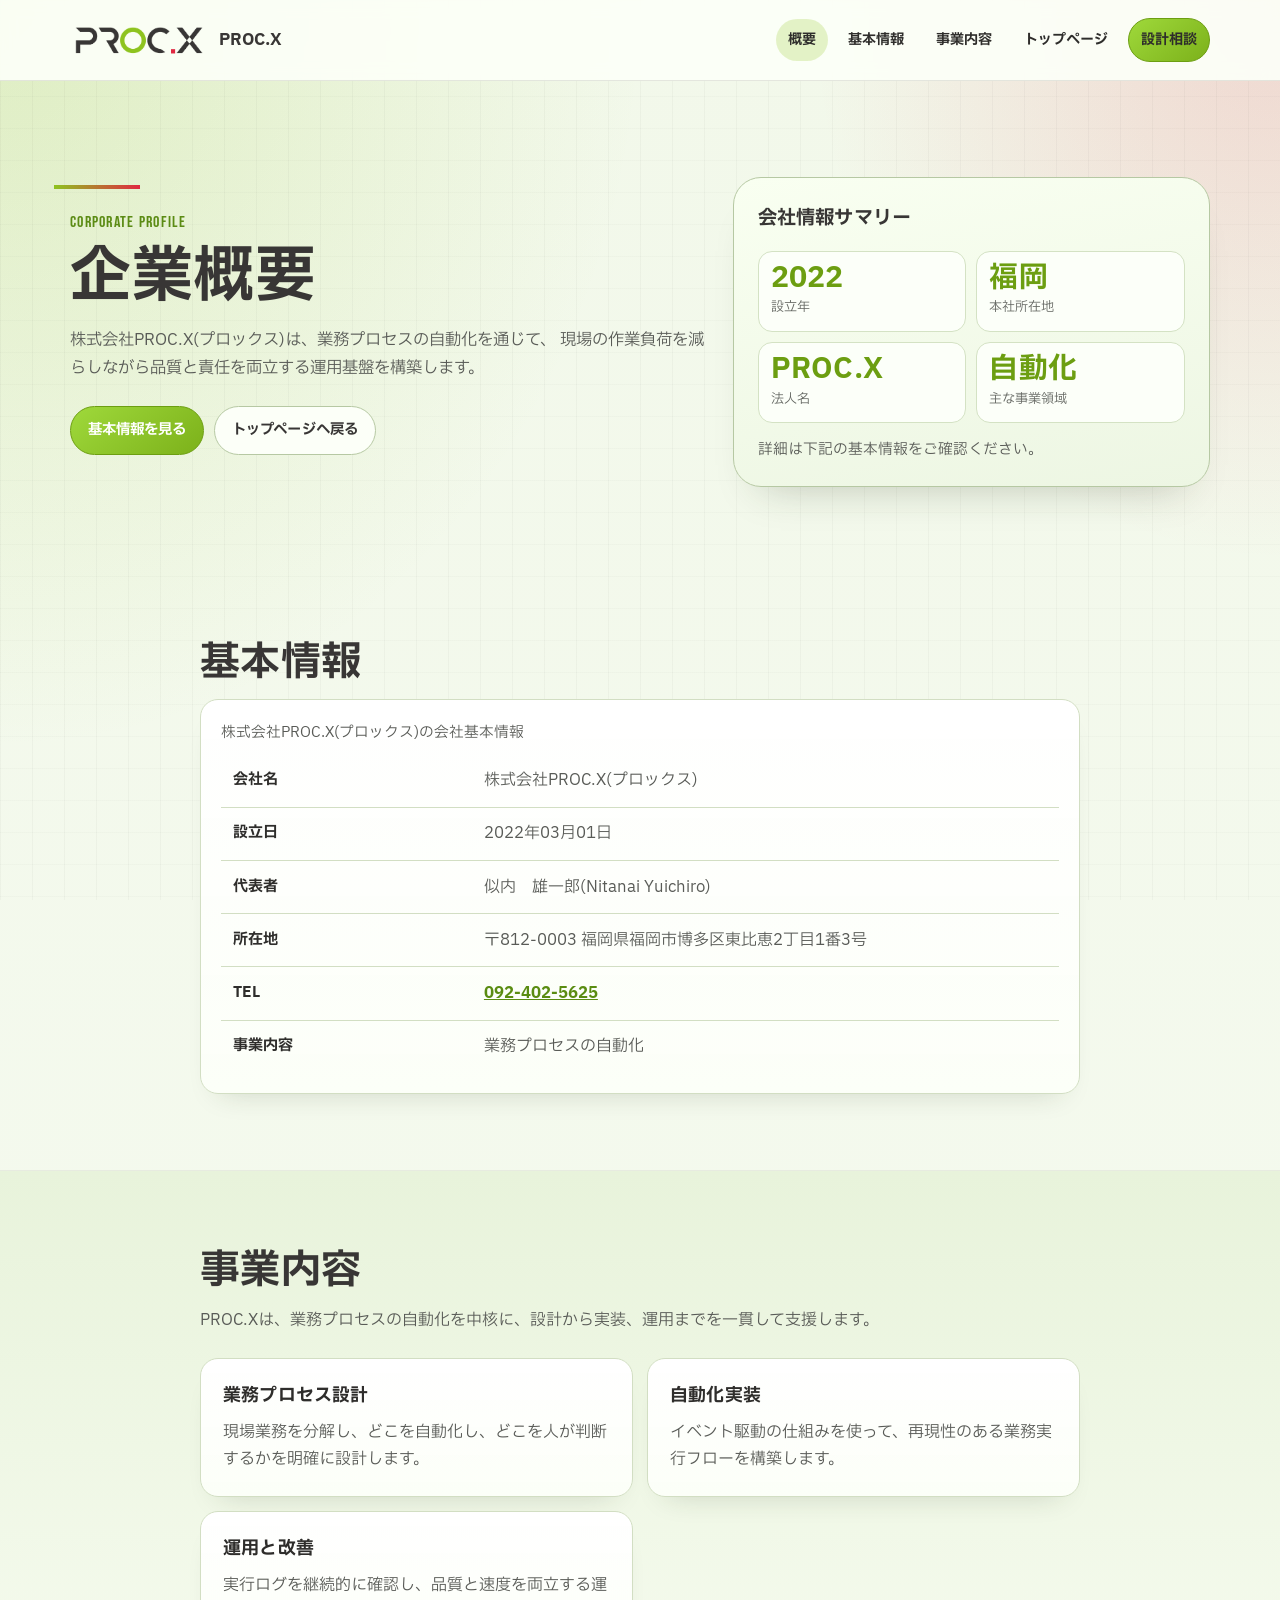
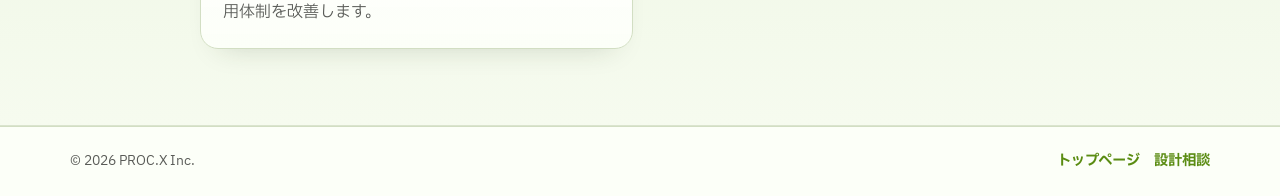
==== company.html @ 720117e8 "Revise navigation and company info" ====
<!doctype html>
<html lang="ja">
  <head>
    <meta charset="utf-8" />
    <meta name="viewport" content="width=device-width, initial-scale=1" />
    <title>企業概要 | PROC.X</title>
    <meta
      name="description"
      content="株式会社PROC.X(プロックス)の企業概要。会社名、設立日、代表者、所在地、連絡先、事業内容をご案内します。"
    />

    <meta property="og:type" content="website" />
    <meta property="og:title" content="企業概要 | PROC.X" />
    <meta
      property="og:description"
      content="株式会社PROC.X(プロックス)の企業概要。会社情報と事業内容をご確認いただけます。"
    />
    <meta property="og:image" content="images/logo.png" />

    <link rel="preconnect" href="https://fonts.googleapis.com" />
    <link rel="preconnect" href="https://fonts.gstatic.com" crossorigin />
    <link
      href="https://fonts.googleapis.com/css2?family=IBM+Plex+Sans+JP:wght@400;500;700&family=Bebas+Neue&display=swap"
      rel="stylesheet"
    />
    <link rel="stylesheet" href="styles/site.css" />
  </head>
  <body>
    <a class="skip-link" href="#main">本文へ移動</a>

    <header class="site-header">
      <div class="container header-inner">
        <a class="brand" href="index.html#overview" aria-label="PROC.X トップへ">
          <img src="images/logo.png" alt="PROC.X ロゴ" />
          <span>PROC.X</span>
        </a>
        <button class="nav-toggle" type="button" aria-expanded="false" aria-controls="site-nav">
          MENU
        </button>
        <nav class="site-nav" id="site-nav" aria-label="企業概要ページのナビゲーション">
          <a href="#company-overview" data-nav-target="company-overview">概要</a>
          <a href="#company-profile" data-nav-target="company-profile">基本情報</a>
          <a href="#business" data-nav-target="business">事業内容</a>
          <a href="index.html">トップページ</a>
          <a class="btn btn-primary" href="index.html#contact">設計相談</a>
        </nav>
      </div>
    </header>

    <main id="main">
      <section id="company-overview" class="hero company-hero" data-section="company-overview">
        <div class="container hero-grid">
          <div class="hero-copy">
            <p class="eyebrow">Corporate Profile</p>
            <h1>企業概要</h1>
            <p class="lead">
              株式会社PROC.X(プロックス)は、業務プロセスの自動化を通じて、
              現場の作業負荷を減らしながら品質と責任を両立する運用基盤を構築します。
            </p>
            <div class="hero-actions">
              <a class="btn btn-primary" href="#company-profile">基本情報を見る</a>
              <a class="btn" href="index.html">トップページへ戻る</a>
            </div>
          </div>

          <aside class="hero-panel" aria-label="会社情報サマリー">
            <h2>会社情報サマリー</h2>
            <div class="stat-grid">
              <article>
                <span class="value">2022</span>
                <span class="label">設立年</span>
              </article>
              <article>
                <span class="value">福岡</span>
                <span class="label">本社所在地</span>
              </article>
              <article>
                <span class="value">PROC.X</span>
                <span class="label">法人名</span>
              </article>
              <article>
                <span class="value">自動化</span>
                <span class="label">主な事業領域</span>
              </article>
            </div>
            <p>詳細は下記の基本情報をご確認ください。</p>
          </aside>
        </div>
      </section>

      <section id="company-profile" class="section" data-section="company-profile">
        <div class="container narrow">
          <h2>基本情報</h2>
          <div class="profile-card reveal">
            <table class="profile-table">
              <caption>株式会社PROC.X(プロックス)の会社基本情報</caption>
              <tbody>
                <tr>
                  <th scope="row">会社名</th>
                  <td>株式会社PROC.X(プロックス)</td>
                </tr>
                <tr>
                  <th scope="row">設立日</th>
                  <td>2022年03月01日</td>
                </tr>
                <tr>
                  <th scope="row">代表者</th>
                  <td>似内　雄一郎(Nitanai Yuichiro)</td>
                </tr>
                <tr>
                  <th scope="row">所在地</th>
                  <td>〒812-0003 福岡県福岡市博多区東比恵2丁目1番3号</td>
                </tr>
                <tr>
                  <th scope="row">TEL</th>
                  <td><a href="tel:0924025625">092-402-5625</a></td>
                </tr>
                <tr>
                  <th scope="row">事業内容</th>
                  <td>業務プロセスの自動化</td>
                </tr>
              </tbody>
            </table>
          </div>
        </div>
      </section>

      <section id="business" class="section section-alt" data-section="business">
        <div class="container narrow">
          <h2>事業内容</h2>
          <p class="section-lead">
            PROC.Xは、業務プロセスの自動化を中核に、設計から実装、運用までを一貫して支援します。
          </p>
          <div class="event-grid">
            <article class="card reveal">
              <h3>業務プロセス設計</h3>
              <p>現場業務を分解し、どこを自動化し、どこを人が判断するかを明確に設計します。</p>
            </article>
            <article class="card reveal">
              <h3>自動化実装</h3>
              <p>イベント駆動の仕組みを使って、再現性のある業務実行フローを構築します。</p>
            </article>
            <article class="card reveal">
              <h3>運用と改善</h3>
              <p>実行ログを継続的に確認し、品質と速度を両立する運用体制を改善します。</p>
            </article>
          </div>
        </div>
      </section>
    </main>

    <footer class="site-footer">
      <div class="container footer-inner">
        <small>&copy; 2026 PROC.X Inc.</small>
        <div class="footer-links" aria-label="フッターリンク">
          <a href="index.html">トップページ</a>
          <a href="index.html#contact">設計相談</a>
        </div>
      </div>
    </footer>

    <script src="scripts/main.js" defer></script>
  </body>
</html>
---- styles/site.css ----
:root {
  --bg: #f2f8ea;
  --bg-deep: #e3efd5;
  --surface: #fcfff8;
  --surface-soft: #eef6e4;
  --ink: #383635;
  --ink-soft: #2e2d2b;
  --muted: #595b57;
  --line: #d2dec3;
  --line-strong: #b6c8a3;
  --brand: #8ec31f;
  --brand-strong: #6c9e11;
  --accent: #e02841;
  --accent-strong: #b51d33;
  --accent-soft: #fde9ee;
  --danger: #b51d33;
  --radius: 18px;
  --radius-lg: 28px;
  --shadow: 0 26px 40px -28px rgba(41, 54, 28, 0.28);
  --shadow-soft: 0 16px 28px -20px rgba(41, 54, 28, 0.22);
  color-scheme: only light;
}

* {
  box-sizing: border-box;
}

html {
  scroll-behavior: smooth;
}

body {
  margin: 0;
  font-family: "IBM Plex Sans JP", "Hiragino Kaku Gothic ProN", "Yu Gothic", sans-serif;
  line-height: 1.7;
  color: var(--ink);
  background:
    radial-gradient(70% 58% at 0% 0%, rgba(142, 195, 31, 0.2), transparent 72%),
    radial-gradient(54% 46% at 100% 0%, rgba(224, 40, 65, 0.16), transparent 68%),
    linear-gradient(180deg, var(--bg) 0%, #f5faef 100%);
}

body::before {
  content: "";
  position: fixed;
  inset: 0;
  pointer-events: none;
  z-index: -1;
  background-image:
    linear-gradient(to right, rgba(56, 54, 53, 0.035) 1px, transparent 1px),
    linear-gradient(to bottom, rgba(56, 54, 53, 0.024) 1px, transparent 1px);
  background-size: 32px 32px;
}

h1,
h2,
h3,
h4,
.brand span,
.site-nav a,
.btn,
.value {
  font-family: "IBM Plex Sans JP", "Hiragino Kaku Gothic ProN", "Yu Gothic", sans-serif;
  letter-spacing: 0.01em;
}

.eyebrow,
.nav-toggle {
  font-family: "Bebas Neue", "IBM Plex Sans JP", sans-serif;
  letter-spacing: 0.08em;
}

img {
  display: block;
  max-width: 100%;
}

a {
  color: inherit;
}

.container {
  width: min(1140px, 100% - 56px);
  margin: 0 auto;
}

.narrow {
  width: min(880px, 100% - 56px);
  margin: 0 auto;
}

.skip-link {
  position: absolute;
  left: -9999px;
}

.skip-link:focus {
  left: 12px;
  top: 12px;
  z-index: 999;
  border: 2px solid var(--brand);
  border-radius: 10px;
  padding: 8px 12px;
  background: var(--surface);
}

.site-header {
  position: sticky;
  top: 0;
  z-index: 80;
  border-bottom: 1px solid rgba(56, 54, 53, 0.12);
  background: rgba(252, 255, 248, 0.92);
  backdrop-filter: blur(8px);
}

.header-inner {
  min-height: 80px;
  display: flex;
  align-items: center;
  gap: 18px;
}

.brand {
  display: inline-flex;
  align-items: center;
  gap: 11px;
  text-decoration: none;
}

.brand img {
  height: 36px;
  width: auto;
  border-radius: 8px;
}

.brand span {
  font-size: 1.04rem;
  font-weight: 700;
}

.nav-toggle {
  display: none;
  margin-left: auto;
  border: 1px solid var(--line-strong);
  border-radius: 12px;
  background: var(--surface);
  color: var(--ink);
  padding: 0.54rem 0.8rem;
  font-size: 0.9rem;
  cursor: pointer;
}

.site-nav {
  margin-left: auto;
  display: flex;
  align-items: center;
  gap: 8px;
  flex-wrap: wrap;
}

.site-nav a,
.site-nav summary {
  text-decoration: none;
  font-size: 0.88rem;
  font-weight: 700;
  color: var(--ink-soft);
  padding: 0.58rem 0.74rem;
  border-radius: 999px;
}

.site-nav summary {
  list-style: none;
  cursor: pointer;
  display: inline-flex;
  align-items: center;
  gap: 6px;
}

.site-nav summary::-webkit-details-marker {
  display: none;
}

.site-nav summary::marker {
  content: "";
}

.site-nav summary::after {
  content: "▾";
  font-size: 0.74rem;
  transform: translateY(-1px);
}

.nav-group[open] > summary::after {
  transform: rotate(180deg) translateY(1px);
}

.nav-group {
  position: relative;
}

.nav-group-menu {
  position: absolute;
  top: calc(100% + 6px);
  left: 0;
  min-width: 192px;
  padding: 8px;
  display: grid;
  gap: 4px;
  border: 1px solid var(--line);
  border-radius: 12px;
  background: var(--surface);
  box-shadow: var(--shadow-soft);
  z-index: 120;
}

.nav-group:not([open]) .nav-group-menu {
  display: none;
}

.nav-group-menu a {
  border-radius: 10px;
  white-space: nowrap;
}

.site-nav a:hover,
.site-nav a[aria-current="true"],
.site-nav summary:hover,
.site-nav summary:focus-visible,
.nav-group[open] > summary {
  background: rgba(142, 195, 31, 0.22);
  color: var(--ink-soft);
}

.btn {
  display: inline-flex;
  align-items: center;
  justify-content: center;
  border-radius: 999px;
  border: 1px solid var(--line-strong);
  text-decoration: none;
  color: var(--ink);
  background: var(--surface);
  font-size: 0.9rem;
  font-weight: 700;
  padding: 0.68rem 1.04rem;
  transition: transform 0.2s ease, border-color 0.2s ease, background 0.2s ease;
}

.btn:hover {
  transform: translateY(-1px);
  border-color: #7daf19;
}

.btn-primary {
  border-color: var(--brand-strong);
  color: #ffffff;
  background: linear-gradient(140deg, #9fd93b 0%, #7cb11a 100%);
}

.btn-primary:hover {
  border-color: #5f8f12;
  background: linear-gradient(140deg, #aedf4b 0%, #6f9f13 100%);
}

.hero,
.section {
  scroll-margin-top: 110px;
}

.hero {
  padding: 96px 0 76px;
}

.hero-grid {
  display: grid;
  gap: 26px;
}

.hero-copy {
  position: relative;
  animation: hero-rise 0.65s ease both;
}

.hero-copy::before {
  content: "";
  position: absolute;
  top: -24px;
  left: -16px;
  width: 86px;
  height: 4px;
  background: linear-gradient(90deg, var(--brand), var(--accent));
}

.eyebrow {
  margin: 0 0 10px;
  font-size: 1rem;
  color: #5b8b14;
}

.hero-copy h1 {
  margin: 0 0 16px;
  font-size: clamp(2.2rem, 5.4vw, 4.2rem);
  line-height: 1.06;
}

.lead {
  margin: 0;
  color: var(--muted);
  font-size: 1.02rem;
}

.hero-actions {
  margin-top: 24px;
  display: flex;
  flex-wrap: wrap;
  gap: 10px;
}

.hero-badges {
  margin: 24px 0 0;
  padding: 0;
  list-style: none;
  display: flex;
  gap: 10px;
  flex-wrap: wrap;
}

.hero-badges li {
  border: 1px solid #c3d8a8;
  border-radius: 999px;
  padding: 0.42rem 0.74rem;
  font-size: 0.82rem;
  font-weight: 700;
  color: #3f5f14;
  background: linear-gradient(155deg, rgba(142, 195, 31, 0.22), rgba(224, 40, 65, 0.1));
}

.hero-panel {
  margin: 0;
  border-radius: var(--radius-lg);
  border: 1px solid var(--line-strong);
  background:
    linear-gradient(170deg, #f9fff1 0%, #edf6e3 100%);
  padding: 24px;
  box-shadow: var(--shadow);
  animation: hero-rise 0.84s ease both;
}

.hero-panel h2 {
  margin: 0 0 16px;
  font-size: 1.2rem;
}

.hero-panel p {
  margin: 14px 0 0;
  font-size: 0.92rem;
  color: var(--muted);
}

.stat-grid {
  display: grid;
  grid-template-columns: repeat(2, minmax(0, 1fr));
  gap: 10px;
}

.stat-grid article {
  border: 1px solid #d4e2c4;
  border-radius: 14px;
  background: #fcfff9;
  padding: 12px;
  display: grid;
  gap: 4px;
}

.value {
  font-size: 1.8rem;
  font-weight: 700;
  line-height: 1;
  color: #d42a3f;
}

.label {
  font-size: 0.82rem;
  color: #61645f;
}

.section {
  padding: 76px 0;
}

.section h2 {
  margin: 0 0 12px;
  font-size: clamp(1.7rem, 3.2vw, 2.5rem);
  line-height: 1.2;
}

.section-lead {
  margin: 0 0 24px;
  color: var(--muted);
}

.section-alt {
  border-top: 1px solid rgba(56, 54, 53, 0.08);
  border-bottom: 1px solid rgba(56, 54, 53, 0.08);
  background:
    linear-gradient(180deg, #e8f3db 0%, #f6fbef 100%);
}

.event-grid,
.rollout-grid,
.agent-grid,
.category-grid,
.workflow-grid {
  display: grid;
  gap: 14px;
}

.card,
.case-card {
  border: 1px solid var(--line);
  border-radius: var(--radius);
  background: linear-gradient(180deg, rgba(255, 255, 255, 0.98), var(--surface));
  box-shadow: var(--shadow-soft);
  padding: 22px;
}

.card h3,
.case-card h3 {
  margin: 0 0 8px;
  font-size: 1.12rem;
  color: var(--ink-soft);
}

.card p,
.case-card p {
  margin: 0;
  color: var(--muted);
}

.case-card ul {
  margin: 12px 0 0;
  padding-left: 20px;
  color: var(--muted);
}

.work-list {
  margin: 12px 0 0;
  padding-left: 20px;
  color: var(--muted);
  display: grid;
  gap: 8px;
}

.workflow-grid .case-card {
  border-left: 4px solid var(--brand);
}

.workflow-grid .case-card:nth-child(even) {
  border-left-color: var(--accent);
}

.results-figure {
  margin-top: 18px;
}

.company-hero .hero-copy h1 {
  font-size: clamp(2.1rem, 5vw, 3.8rem);
}

.company-hero .value {
  color: var(--brand-strong);
}

.profile-card {
  border: 1px solid var(--line);
  border-radius: var(--radius);
  background: linear-gradient(180deg, rgba(255, 255, 255, 0.98), var(--surface));
  box-shadow: var(--shadow-soft);
  padding: 20px;
}

.profile-table {
  width: 100%;
  border-collapse: collapse;
}

.profile-table caption {
  caption-side: top;
  text-align: left;
  font-size: 0.92rem;
  color: var(--muted);
  margin-bottom: 10px;
}

.profile-table th,
.profile-table td {
  padding: 0.78rem 0.72rem;
  border-top: 1px solid var(--line);
  text-align: left;
  vertical-align: top;
}

.profile-table tbody tr:first-child th,
.profile-table tbody tr:first-child td {
  border-top: 0;
}

.profile-table th {
  width: 30%;
  color: var(--ink-soft);
  font-size: 0.94rem;
}

.profile-table td {
  color: var(--muted);
}

.profile-table a {
  color: #5a8c12;
  font-weight: 700;
}

.category-example {
  margin: 14px 0 0;
  border: 1px solid var(--line-strong);
  border-radius: var(--radius);
  background: var(--surface);
  padding: 20px;
  box-shadow: var(--shadow-soft);
}

.category-example h3 {
  margin: 0 0 10px;
  font-size: 1.12rem;
}

.category-example p {
  margin: 12px 0 0;
  color: var(--muted);
}

.simple-flow {
  margin: 0;
  padding-left: 20px;
  color: var(--muted);
  display: grid;
  gap: 6px;
}

.mapping-wrap {
  margin-top: 18px;
}

.mapping-table {
  width: 100%;
  border-collapse: collapse;
  border: 1px solid var(--line);
  border-radius: 14px;
  overflow: hidden;
  background: var(--surface);
  box-shadow: var(--shadow-soft);
}

.mapping-table caption {
  caption-side: top;
  text-align: left;
  font-size: 0.92rem;
  color: var(--muted);
  margin-bottom: 8px;
}

.mapping-table th,
.mapping-table td {
  border: 1px solid var(--line);
  padding: 0.72rem 0.78rem;
  text-align: left;
  vertical-align: top;
}

.mapping-table thead th {
  background: #ecf5e2;
  color: #2f352c;
  font-size: 0.9rem;
}

.mapping-table tbody th {
  width: 32%;
  background: #f5faef;
  font-size: 0.9rem;
}

.mapping-table td {
  color: var(--muted);
}

.mesh-layout,
.hitl-layout {
  display: grid;
  gap: 22px;
}

.flow-list {
  margin: 0;
  padding-left: 20px;
  color: var(--muted);
  display: grid;
  gap: 8px;
}

.subsection-title {
  margin: 30px 0 12px;
  font-size: 1.24rem;
}

.agent-grid h4 {
  margin: 0 0 8px;
  font-size: 1.02rem;
}

.agent-grid p {
  margin: 0;
  color: var(--muted);
}

.diagram-card,
.chart-card {
  margin: 0;
  border: 1px solid #c3d3ae;
  border-radius: var(--radius);
  background: #fcfff9;
  padding: 16px;
  box-shadow: var(--shadow-soft);
}

.diagram-card figcaption,
.chart-card figcaption {
  margin-top: 10px;
  color: var(--muted);
  font-size: 0.85rem;
}

.kpi-list {
  margin: 0;
  padding-left: 20px;
  color: var(--muted);
  display: grid;
  gap: 8px;
}

.note-box {
  margin-top: 16px;
  border-radius: 14px;
  border: 1px solid rgba(224, 40, 65, 0.28);
  background: var(--accent-soft);
  color: #6b1f30;
  padding: 14px;
}

.faq-list {
  display: grid;
  gap: 10px;
}

.faq-list details {
  border-radius: 14px;
  border: 1px solid var(--line);
  background: var(--surface);
  padding: 12px 14px;
}

.faq-list summary {
  cursor: pointer;
  font-weight: 700;
}

.faq-list p {
  margin: 8px 0 0;
  color: var(--muted);
}

.section-contact {
  background:
    radial-gradient(70% 90% at 100% 0%, rgba(224, 40, 65, 0.13), transparent 75%),
    radial-gradient(70% 80% at 0% 100%, rgba(142, 195, 31, 0.16), transparent 72%),
    var(--bg);
}

.contact-box {
  border-radius: var(--radius);
  border: 1px solid var(--line-strong);
  background: var(--surface);
  padding: 24px;
  box-shadow: var(--shadow-soft);
}

.contact-box p {
  margin: 0;
}

.contact-box p + p {
  margin-top: 12px;
}

.contact-note {
  color: var(--danger);
  font-size: 0.9rem;
}

.contact-form {
  margin-top: 16px;
  display: grid;
  gap: 12px;
}

.contact-trap {
  position: absolute;
  left: -9999px;
  width: 1px;
  height: 1px;
  overflow: hidden;
}

.form-grid {
  display: grid;
  grid-template-columns: repeat(2, minmax(0, 1fr));
  gap: 12px;
}

.field {
  display: grid;
  gap: 6px;
  font-size: 0.9rem;
  font-weight: 700;
  color: #2f312f;
}

.field-full {
  grid-column: 1 / -1;
}

.field input,
.field select,
.field textarea {
  width: 100%;
  border-radius: 12px;
  border: 1px solid var(--line-strong);
  background: #fff;
  color: var(--ink);
  font: inherit;
  padding: 0.72rem 0.78rem;
}

.field textarea {
  resize: vertical;
  min-height: 146px;
}

.field input:focus,
.field select:focus,
.field textarea:focus {
  outline: 2px solid rgba(142, 195, 31, 0.3);
  outline-offset: 1px;
  border-color: var(--brand-strong);
}

.checkbox-field {
  display: flex;
  align-items: flex-start;
  gap: 8px;
  font-size: 0.9rem;
  color: var(--muted);
}

.checkbox-field input {
  margin-top: 2px;
}

.contact-submit {
  display: grid;
  gap: 10px;
}

.contact-alt {
  margin: 0;
  color: var(--muted);
  font-size: 0.9rem;
}

.contact-alt a {
  color: #5a8c12;
  font-weight: 700;
}

.contact-status {
  margin: 0;
  min-height: 1.25em;
  font-size: 0.85rem;
  color: var(--danger);
}

.contact-status a {
  color: #5a8c12;
  font-weight: 700;
}
.floating-cta {
  position: fixed;
  right: 18px;
  bottom: 18px;
  opacity: 0;
  transform: translateY(10px);
  pointer-events: none;
  transition: opacity 0.24s ease, transform 0.24s ease;
  z-index: 90;
}

.floating-cta a {
  text-decoration: none;
  display: inline-flex;
  align-items: center;
  justify-content: center;
  border-radius: 999px;
  padding: 0.74rem 1rem;
  border: 1px solid var(--accent-strong);
  background: linear-gradient(140deg, #ef415a 0%, #c91f38 100%);
  color: #fff;
  font-weight: 700;
  box-shadow: 0 16px 28px -18px rgba(181, 29, 51, 0.5);
}

.floating-cta.is-visible {
  opacity: 1;
  transform: translateY(0);
  pointer-events: auto;
}

.site-footer {
  border-top: 1px solid var(--line);
  color: var(--muted);
  background: var(--surface);
  padding: 22px 0;
}

.footer-inner {
  display: flex;
  align-items: center;
  justify-content: space-between;
  gap: 12px;
  flex-wrap: wrap;
}

.footer-links {
  display: inline-flex;
  align-items: center;
  gap: 14px;
  font-size: 0.9rem;
  font-weight: 700;
}

.footer-links a {
  text-decoration: none;
  color: #5a8c12;
}

.footer-links a:hover {
  text-decoration: underline;
}

.reveal {
  opacity: 0;
  transform: translateY(14px);
  transition: opacity 0.55s ease, transform 0.55s ease;
}

.reveal.in {
  opacity: 1;
  transform: translateY(0);
}

@keyframes hero-rise {
  0% {
    opacity: 0;
    transform: translateY(16px);
  }

  100% {
    opacity: 1;
    transform: translateY(0);
  }
}

@media (min-width: 980px) {
  .hero-grid {
    grid-template-columns: 1.2fr 0.9fr;
    align-items: center;
  }

  .event-grid,
  .rollout-grid,
  .workflow-grid {
    grid-template-columns: repeat(2, minmax(0, 1fr));
  }

  .category-grid {
    grid-template-columns: repeat(3, minmax(0, 1fr));
  }

  .agent-grid {
    grid-template-columns: repeat(3, minmax(0, 1fr));
  }

  .mesh-layout,
  .hitl-layout {
    grid-template-columns: 1fr 1fr;
    align-items: center;
  }
}

@media (max-width: 860px) {
  .container,
  .narrow {
    width: min(1140px, 100% - 30px);
  }

  .header-inner {
    min-height: 68px;
    gap: 12px;
    flex-wrap: wrap;
  }

  .nav-toggle {
    display: inline-flex;
    align-items: center;
    justify-content: center;
  }

  .site-header.has-js .site-nav {
    width: 100%;
    margin-left: 0;
    flex-direction: column;
    align-items: stretch;
    gap: 6px;
    max-height: 0;
    opacity: 0;
    overflow: hidden;
    transform: translateY(-8px);
    pointer-events: none;
    transition: max-height 0.25s ease, opacity 0.2s ease, transform 0.2s ease;
  }

  .site-header.has-js.nav-open .site-nav {
    max-height: 560px;
    opacity: 1;
    transform: translateY(0);
    pointer-events: auto;
    padding-bottom: 12px;
  }

  .site-nav a,
  .site-nav summary {
    width: 100%;
    border-radius: 11px;
    border: 1px solid var(--line);
    background: var(--surface);
    padding: 11px 13px;
    font-size: 0.92rem;
  }

  .nav-group {
    width: 100%;
  }

  .nav-group-menu {
    position: static;
    min-width: 0;
    margin-top: 6px;
    padding: 6px;
    background: var(--surface-soft);
    border: 1px solid var(--line);
    box-shadow: none;
  }

  .nav-group-menu a {
    width: 100%;
    border: 1px solid var(--line);
    background: var(--surface);
  }

  .site-nav a.btn {
    justify-content: center;
  }

  .hero {
    padding: 72px 0 56px;
  }

  .section {
    padding: 58px 0;
  }

  .form-grid {
    grid-template-columns: 1fr;
  }

  .mapping-table,
  .mapping-table thead,
  .mapping-table tbody,
  .mapping-table tr,
  .mapping-table th,
  .mapping-table td {
    display: block;
    width: 100%;
  }

  .mapping-table thead {
    position: absolute;
    left: -9999px;
  }

  .mapping-table tbody tr + tr {
    border-top: 1px solid var(--line);
  }

  .mapping-table tbody th {
    width: 100%;
    border-bottom: 0;
    background: #ecf5e2;
  }

  .mapping-table tbody td {
    border-top: 0;
  }

  .floating-cta {
    right: 12px;
    left: 12px;
    bottom: 12px;
  }

  .floating-cta a {
    width: 100%;
  }

  .profile-table,
  .profile-table tbody,
  .profile-table tr,
  .profile-table th,
  .profile-table td {
    display: block;
    width: 100%;
  }

  .profile-table th {
    padding-bottom: 0.25rem;
    border-top: 1px solid var(--line);
  }

  .profile-table td {
    padding-top: 0.35rem;
  }

  .footer-inner {
    justify-content: center;
    text-align: center;
  }
}

@media (max-width: 620px) {
  .hero-copy h1 {
    font-size: clamp(1.95rem, 9vw, 2.7rem);
  }

  .lead {
    font-size: 0.97rem;
  }

  .stat-grid {
    grid-template-columns: 1fr;
  }

  .hero-actions {
    display: grid;
    grid-template-columns: 1fr;
  }

  .hero-actions .btn {
    width: 100%;
  }

  .section h2 {
    font-size: clamp(1.45rem, 6vw, 1.95rem);
  }
}

@media (prefers-reduced-motion: reduce) {
  html {
    scroll-behavior: auto;
  }

  * {
    animation-duration: 0.01ms !important;
    animation-iteration-count: 1 !important;
    transition-duration: 0.01ms !important;
  }
}
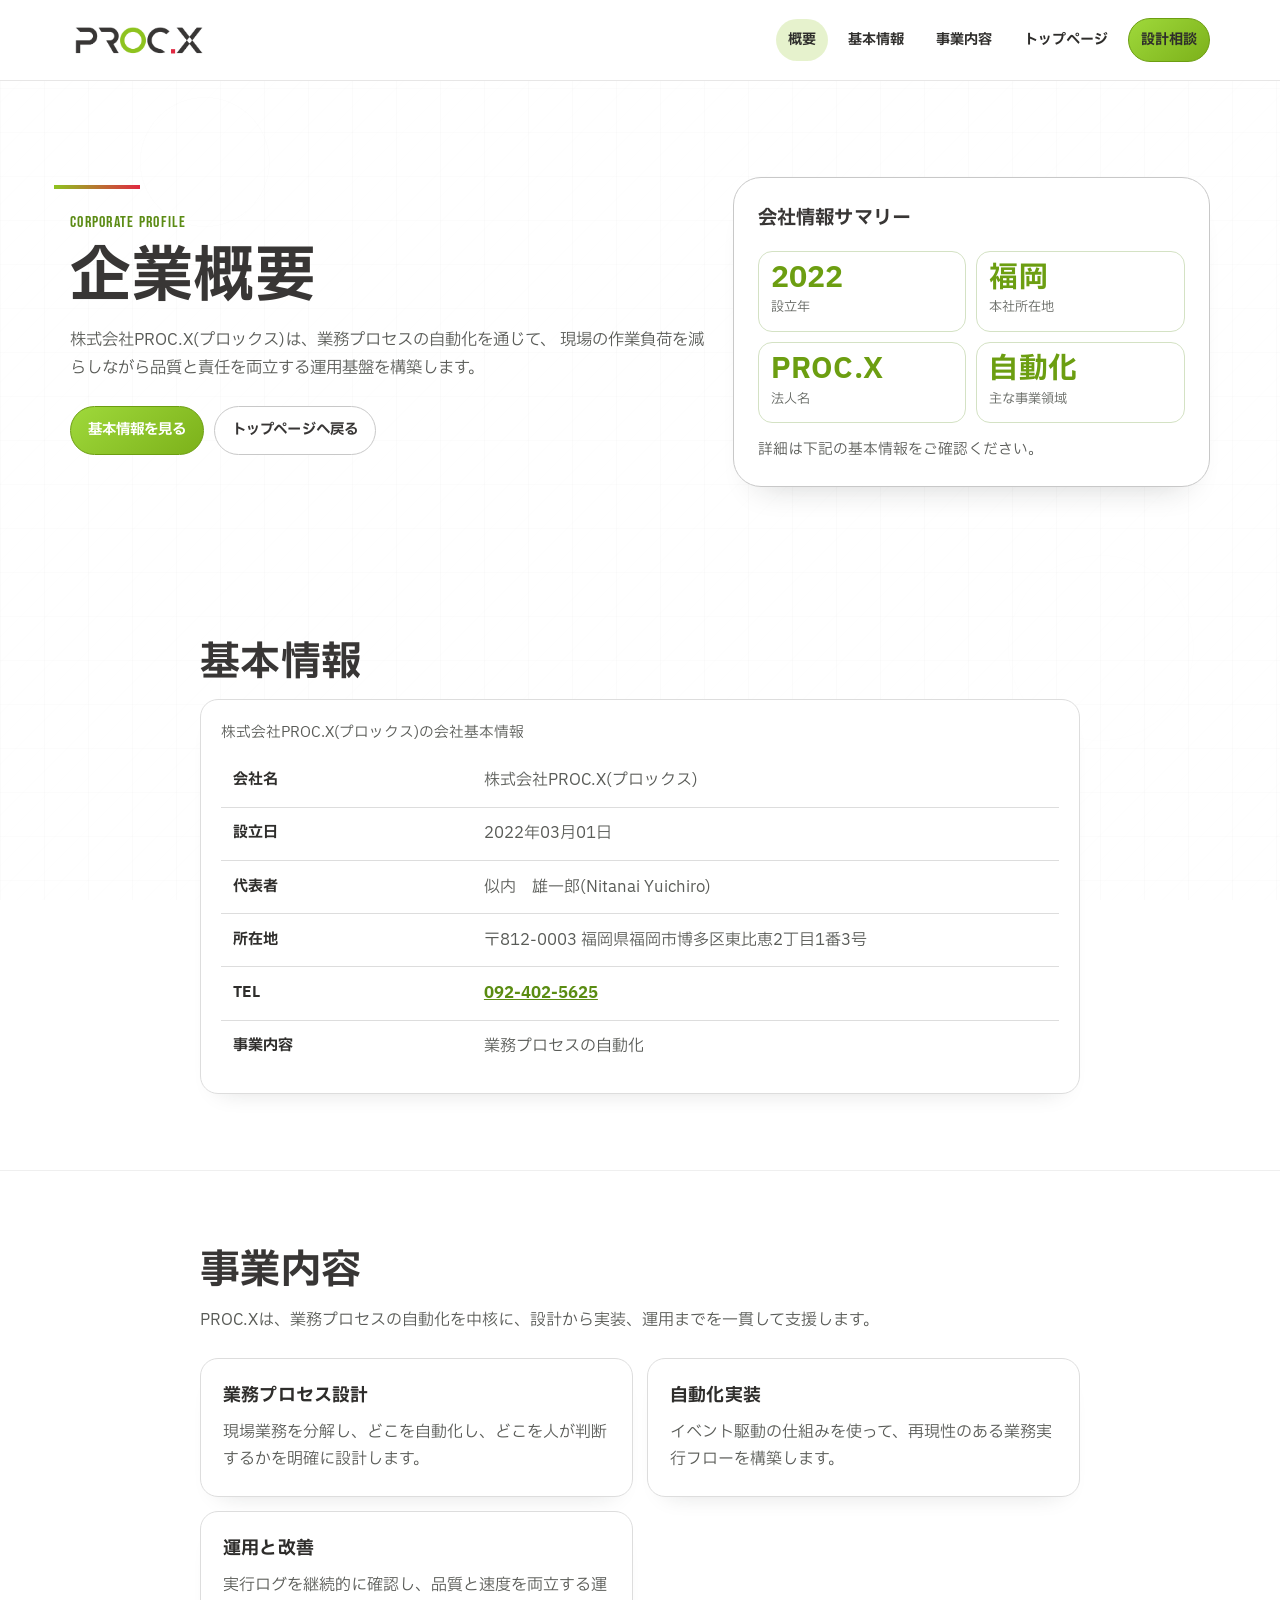
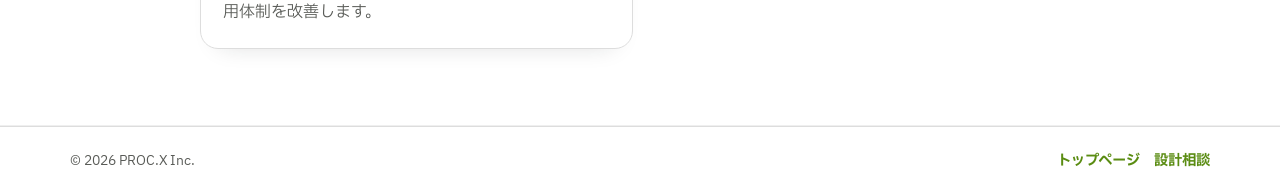
==== commit 19088173: "トップメニュー順とタイトル更新に対応" ====
--- a/company.html
+++ b/company.html
@@ -32,7 +32,6 @@
       <div class="container header-inner">
         <a class="brand" href="index.html#overview" aria-label="PROC.X トップへ">
           <img src="images/logo.png" alt="PROC.X ロゴ" />
-          <span>PROC.X</span>
         </a>
         <button class="nav-toggle" type="button" aria-expanded="false" aria-controls="site-nav">
           MENU
@@ -163,5 +162,3 @@
   </body>
 </html>
 
-
-
--- a/styles/site.css
+++ b/styles/site.css
@@ -1,13 +1,13 @@
 :root {
-  --bg: #f2f8ea;
-  --bg-deep: #e3efd5;
-  --surface: #fcfff8;
-  --surface-soft: #eef6e4;
+  --bg: #ffffff;
+  --bg-deep: #f6f6f6;
+  --surface: #ffffff;
+  --surface-soft: #fafafa;
   --ink: #383635;
   --ink-soft: #2e2d2b;
   --muted: #595b57;
-  --line: #d2dec3;
-  --line-strong: #b6c8a3;
+  --line: #dddddd;
+  --line-strong: #c8c8c8;
   --brand: #8ec31f;
   --brand-strong: #6c9e11;
   --accent: #e02841;
@@ -16,8 +16,8 @@
   --danger: #b51d33;
   --radius: 18px;
   --radius-lg: 28px;
-  --shadow: 0 26px 40px -28px rgba(41, 54, 28, 0.28);
-  --shadow-soft: 0 16px 28px -20px rgba(41, 54, 28, 0.22);
+  --shadow: 0 22px 34px -26px rgba(26, 28, 30, 0.24);
+  --shadow-soft: 0 14px 24px -20px rgba(26, 28, 30, 0.2);
   color-scheme: only light;
 }
 
@@ -34,10 +34,7 @@
   font-family: "IBM Plex Sans JP", "Hiragino Kaku Gothic ProN", "Yu Gothic", sans-serif;
   line-height: 1.7;
   color: var(--ink);
-  background:
-    radial-gradient(70% 58% at 0% 0%, rgba(142, 195, 31, 0.2), transparent 72%),
-    radial-gradient(54% 46% at 100% 0%, rgba(224, 40, 65, 0.16), transparent 68%),
-    linear-gradient(180deg, var(--bg) 0%, #f5faef 100%);
+  background: var(--bg);
 }
 
 body::before {
@@ -47,16 +44,29 @@
   pointer-events: none;
   z-index: -1;
   background-image:
-    linear-gradient(to right, rgba(56, 54, 53, 0.035) 1px, transparent 1px),
-    linear-gradient(to bottom, rgba(56, 54, 53, 0.024) 1px, transparent 1px);
-  background-size: 32px 32px;
+    linear-gradient(to right, rgba(90, 90, 90, 0.1) 1px, transparent 1px),
+    linear-gradient(to bottom, rgba(90, 90, 90, 0.07) 1px, transparent 1px);
+  background-size: 44px 44px;
+  opacity: 0.24;
+}
+
+body::after {
+  content: "";
+  position: fixed;
+  inset: 0;
+  pointer-events: none;
+  z-index: -1;
+  background-image:
+    repeating-linear-gradient(135deg, rgba(112, 112, 112, 0.06) 0 1px, transparent 1px 18px),
+    radial-gradient(circle at 16% 18%, transparent 0 64px, rgba(112, 112, 112, 0.12) 64px 65px, transparent 65px),
+    radial-gradient(circle at 86% 72%, transparent 0 92px, rgba(112, 112, 112, 0.09) 92px 93px, transparent 93px);
+  opacity: 0.12;
 }
 
 h1,
 h2,
 h3,
 h4,
-.brand span,
 .site-nav a,
 .btn,
 .value {
@@ -109,7 +119,7 @@
   top: 0;
   z-index: 80;
   border-bottom: 1px solid rgba(56, 54, 53, 0.12);
-  background: rgba(252, 255, 248, 0.92);
+  background: rgba(255, 255, 255, 0.94);
   backdrop-filter: blur(8px);
 }
 
@@ -133,10 +143,6 @@
   border-radius: 8px;
 }
 
-.brand span {
-  font-size: 1.04rem;
-  font-weight: 700;
-}
 
 .nav-toggle {
   display: none;
@@ -339,8 +345,7 @@
   margin: 0;
   border-radius: var(--radius-lg);
   border: 1px solid var(--line-strong);
-  background:
-    linear-gradient(170deg, #f9fff1 0%, #edf6e3 100%);
+  background: var(--surface);
   padding: 24px;
   box-shadow: var(--shadow);
   animation: hero-rise 0.84s ease both;
@@ -366,7 +371,7 @@
 .stat-grid article {
   border: 1px solid #d4e2c4;
   border-radius: 14px;
-  background: #fcfff9;
+  background: #ffffff;
   padding: 12px;
   display: grid;
   gap: 4px;
@@ -402,8 +407,7 @@
 .section-alt {
   border-top: 1px solid rgba(56, 54, 53, 0.08);
   border-bottom: 1px solid rgba(56, 54, 53, 0.08);
-  background:
-    linear-gradient(180deg, #e8f3db 0%, #f6fbef 100%);
+  background: rgba(255, 255, 255, 0.68);
 }
 
 .event-grid,
@@ -419,7 +423,7 @@
 .case-card {
   border: 1px solid var(--line);
   border-radius: var(--radius);
-  background: linear-gradient(180deg, rgba(255, 255, 255, 0.98), var(--surface));
+  background: var(--surface);
   box-shadow: var(--shadow-soft);
   padding: 22px;
 }
@@ -459,8 +463,12 @@
   border-left-color: var(--accent);
 }
 
+.results-grid {
+  margin-bottom: 36px;
+}
+
 .results-figure {
-  margin-top: 18px;
+  margin-top: 0;
 }
 
 .company-hero .hero-copy h1 {
@@ -474,7 +482,7 @@
 .profile-card {
   border: 1px solid var(--line);
   border-radius: var(--radius);
-  background: linear-gradient(180deg, rgba(255, 255, 255, 0.98), var(--surface));
+  background: var(--surface);
   box-shadow: var(--shadow-soft);
   padding: 20px;
 }
@@ -578,14 +586,14 @@
 }
 
 .mapping-table thead th {
-  background: #ecf5e2;
+  background: #f2f2f2;
   color: #2f352c;
   font-size: 0.9rem;
 }
 
 .mapping-table tbody th {
   width: 32%;
-  background: #f5faef;
+  background: #f8f8f8;
   font-size: 0.9rem;
 }
 
@@ -627,7 +635,7 @@
   margin: 0;
   border: 1px solid #c3d3ae;
   border-radius: var(--radius);
-  background: #fcfff9;
+  background: #ffffff;
   padding: 16px;
   box-shadow: var(--shadow-soft);
 }
@@ -679,10 +687,8 @@
 }
 
 .section-contact {
-  background:
-    radial-gradient(70% 90% at 100% 0%, rgba(224, 40, 65, 0.13), transparent 75%),
-    radial-gradient(70% 80% at 0% 100%, rgba(142, 195, 31, 0.16), transparent 72%),
-    var(--bg);
+  border-top: 1px solid rgba(56, 54, 53, 0.08);
+  background: rgba(255, 255, 255, 0.74);
 }
 
 .contact-box {
@@ -1023,7 +1029,7 @@
   .mapping-table tbody th {
     width: 100%;
     border-bottom: 0;
-    background: #ecf5e2;
+    background: #f2f2f2;
   }
 
   .mapping-table tbody td {
@@ -1103,4 +1109,3 @@
   }
 }
 
-
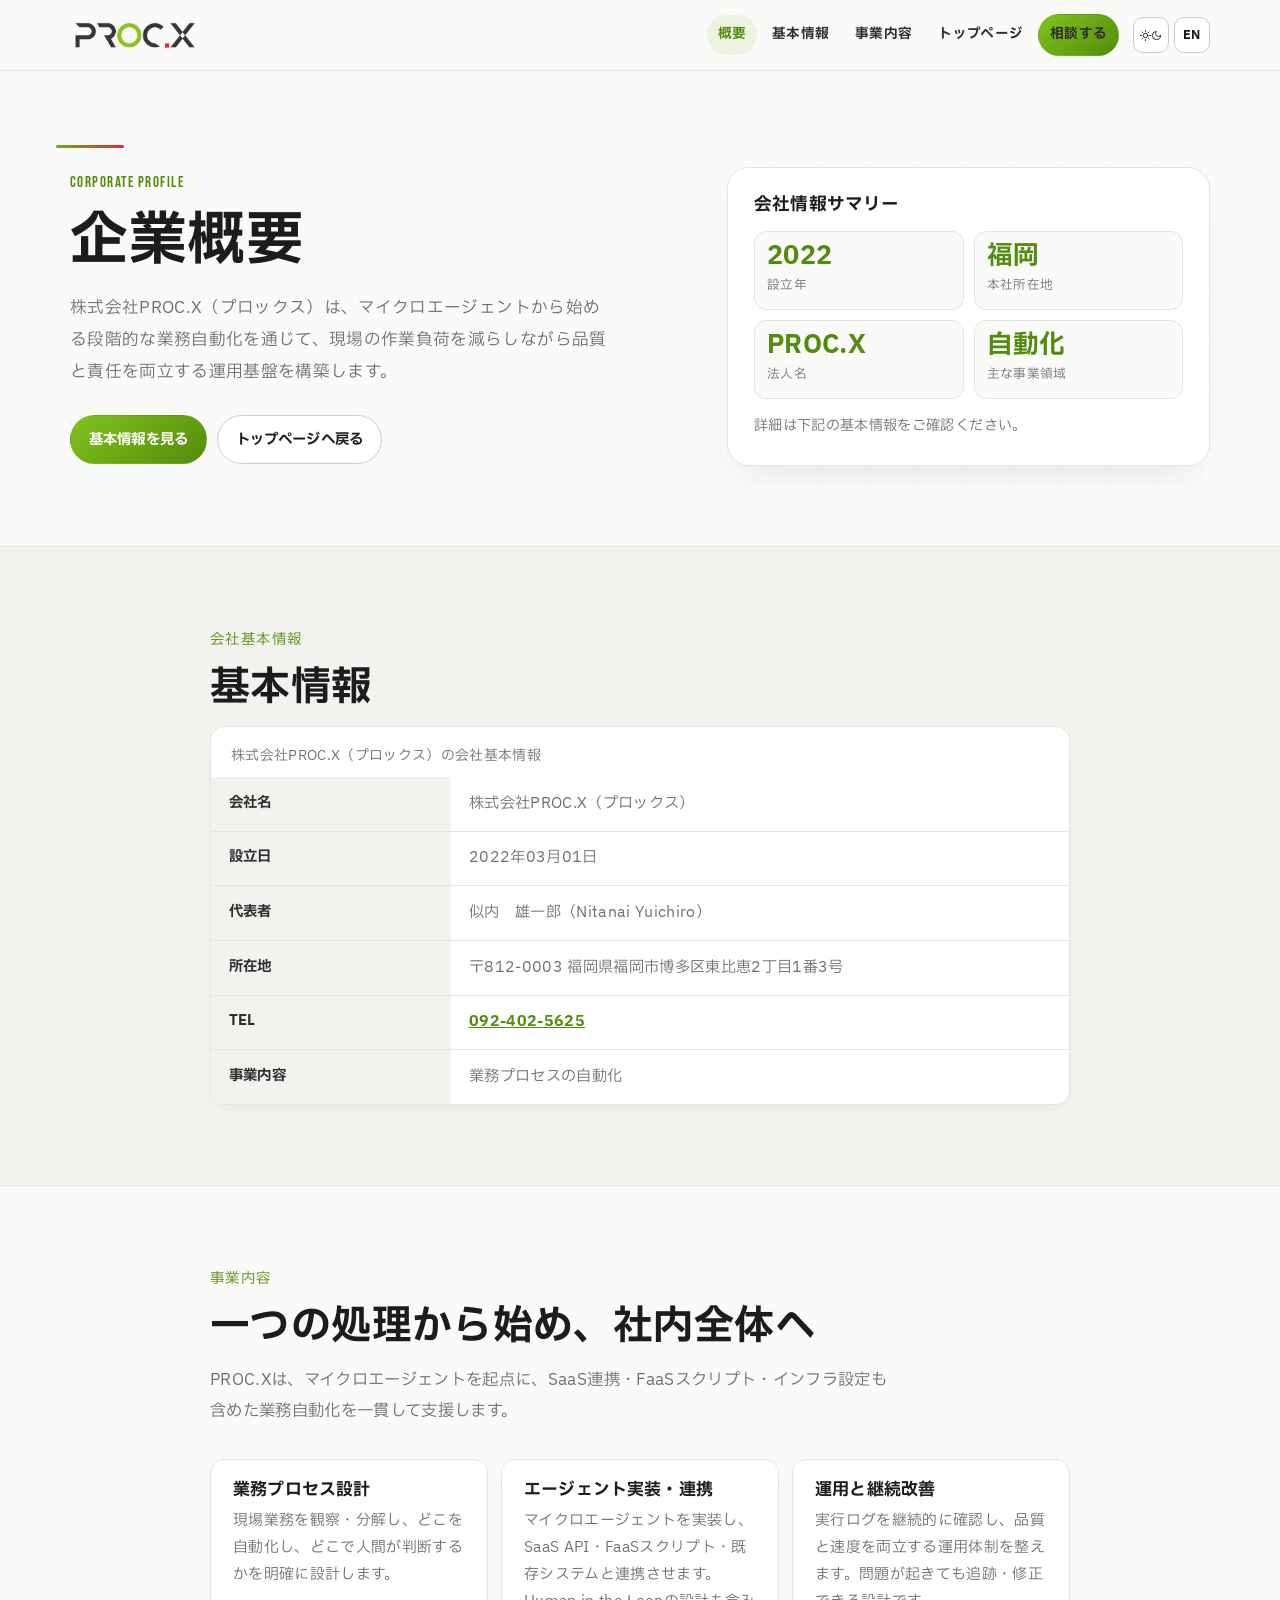
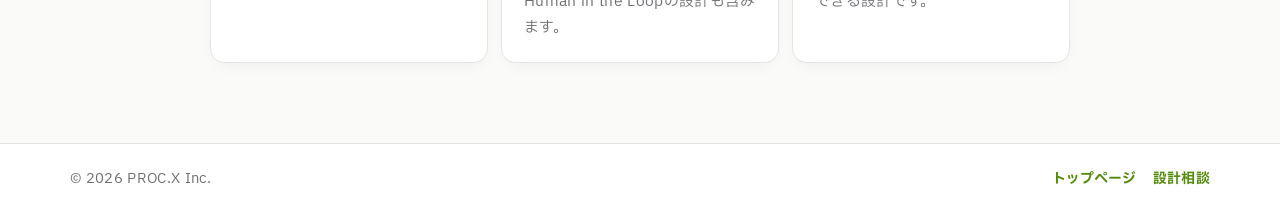
==== commit fe8c6242: "Redesign site with micro-agent messaging, dark mode, and lang toggle - Reframe content around micro-" ====
--- a/company.html
+++ b/company.html
@@ -1,19 +1,18 @@
 <!doctype html>
-<html lang="ja">
+<html lang="ja" data-theme="light" data-lang="ja">
   <head>
     <meta charset="utf-8" />
     <meta name="viewport" content="width=device-width, initial-scale=1" />
     <title>企業概要 | PROC.X</title>
     <meta
       name="description"
-      content="株式会社PROC.X(プロックス)の企業概要。会社名、設立日、代表者、所在地、連絡先、事業内容をご案内します。"
+      content="株式会社PROC.X（プロックス）の企業概要。会社名、設立日、代表者、所在地、連絡先、事業内容をご案内します。"
     />
-
     <meta property="og:type" content="website" />
     <meta property="og:title" content="企業概要 | PROC.X" />
     <meta
       property="og:description"
-      content="株式会社PROC.X(プロックス)の企業概要。会社情報と事業内容をご確認いただけます。"
+      content="株式会社PROC.X（プロックス）の企業概要。マイクロエージェントから始める業務自動化のパートナー。"
     />
     <meta property="og:image" content="images/logo.png" />
 
@@ -24,99 +23,185 @@
       rel="stylesheet"
     />
     <link rel="stylesheet" href="styles/site.css" />
+    <script>
+      (function () {
+        try {
+          var t = localStorage.getItem('theme');
+          if (t === 'dark' || t === 'light') document.documentElement.setAttribute('data-theme', t);
+          else if (window.matchMedia('(prefers-color-scheme: dark)').matches) document.documentElement.setAttribute('data-theme', 'dark');
+          var l = localStorage.getItem('lang');
+          if (l === 'en') { document.documentElement.setAttribute('data-lang', 'en'); document.documentElement.lang = 'en'; }
+        } catch (_) {}
+      })();
+    </script>
   </head>
   <body>
     <a class="skip-link" href="#main">本文へ移動</a>
 
     <header class="site-header">
       <div class="container header-inner">
-        <a class="brand" href="index.html#overview" aria-label="PROC.X トップへ">
-          <img src="images/logo.png" alt="PROC.X ロゴ" />
+        <a class="brand" href="index.html" aria-label="PROC.X トップへ">
+          <img src="images/logo.png" alt="PROC.X" />
         </a>
-        <button class="nav-toggle" type="button" aria-expanded="false" aria-controls="site-nav">
-          MENU
-        </button>
+
+        <button class="nav-toggle" type="button" aria-expanded="false" aria-controls="site-nav">MENU</button>
+
         <nav class="site-nav" id="site-nav" aria-label="企業概要ページのナビゲーション">
-          <a href="#company-overview" data-nav-target="company-overview">概要</a>
-          <a href="#company-profile" data-nav-target="company-profile">基本情報</a>
-          <a href="#business" data-nav-target="business">事業内容</a>
-          <a href="index.html">トップページ</a>
-          <a class="btn btn-primary" href="index.html#contact">設計相談</a>
+          <a href="#company-overview" data-nav-target="company-overview">
+            <span class="ja">概要</span><span class="en">Overview</span>
+          </a>
+          <a href="#company-profile" data-nav-target="company-profile">
+            <span class="ja">基本情報</span><span class="en">Profile</span>
+          </a>
+          <a href="#business" data-nav-target="business">
+            <span class="ja">事業内容</span><span class="en">Services</span>
+          </a>
+          <a href="index.html">
+            <span class="ja">トップページ</span><span class="en">Top</span>
+          </a>
+          <a class="btn btn-primary" href="index.html#contact">
+            <span class="ja">相談する</span><span class="en">Contact Us</span>
+          </a>
         </nav>
+
+        <div class="header-controls">
+          <button class="ctrl-btn" id="theme-toggle" aria-label="ダークモード切替">
+            <svg class="icon-sun" viewBox="0 0 24 24" fill="none" stroke="currentColor" stroke-width="2"
+              stroke-linecap="round" stroke-linejoin="round" width="17" height="17">
+              <circle cx="12" cy="12" r="5"/>
+              <line x1="12" y1="1" x2="12" y2="3"/><line x1="12" y1="21" x2="12" y2="23"/>
+              <line x1="4.22" y1="4.22" x2="5.64" y2="5.64"/><line x1="18.36" y1="18.36" x2="19.78" y2="19.78"/>
+              <line x1="1" y1="12" x2="3" y2="12"/><line x1="21" y1="12" x2="23" y2="12"/>
+              <line x1="4.22" y1="19.78" x2="5.64" y2="18.36"/><line x1="18.36" y1="5.64" x2="19.78" y2="4.22"/>
+            </svg>
+            <svg class="icon-moon" viewBox="0 0 24 24" fill="none" stroke="currentColor" stroke-width="2"
+              stroke-linecap="round" stroke-linejoin="round" width="17" height="17">
+              <path d="M21 12.79A9 9 0 1 1 11.21 3 7 7 0 0 0 21 12.79z"/>
+            </svg>
+          </button>
+          <button class="ctrl-btn" id="lang-toggle" aria-label="Switch language / 言語切替">
+            <span class="ja">EN</span><span class="en">JA</span>
+          </button>
+        </div>
       </div>
     </header>
 
     <main id="main">
+
+      <!-- ========== HERO ========== -->
       <section id="company-overview" class="hero company-hero" data-section="company-overview">
         <div class="container hero-grid">
           <div class="hero-copy">
             <p class="eyebrow">Corporate Profile</p>
-            <h1>企業概要</h1>
+            <h1>
+              <span class="ja">企業概要</span>
+              <span class="en">About PROC.X</span>
+            </h1>
             <p class="lead">
-              株式会社PROC.X(プロックス)は、業務プロセスの自動化を通じて、
-              現場の作業負荷を減らしながら品質と責任を両立する運用基盤を構築します。
+              <span class="ja">株式会社PROC.X（プロックス）は、マイクロエージェントから始める段階的な業務自動化を通じて、現場の作業負荷を減らしながら品質と責任を両立する運用基盤を構築します。</span>
+              <span class="en">PROC.X builds operational infrastructure that reduces workload while maintaining quality and accountability — through gradual automation starting with focused micro agents.</span>
             </p>
             <div class="hero-actions">
-              <a class="btn btn-primary" href="#company-profile">基本情報を見る</a>
-              <a class="btn" href="index.html">トップページへ戻る</a>
+              <a class="btn btn-primary" href="#company-profile">
+                <span class="ja">基本情報を見る</span>
+                <span class="en">Company Details</span>
+              </a>
+              <a class="btn" href="index.html">
+                <span class="ja">トップページへ戻る</span>
+                <span class="en">Back to Top</span>
+              </a>
             </div>
           </div>
 
-          <aside class="hero-panel" aria-label="会社情報サマリー">
-            <h2>会社情報サマリー</h2>
+          <aside class="company-stat-panel" aria-label="会社情報サマリー">
+            <h2>
+              <span class="ja">会社情報サマリー</span>
+              <span class="en">Company Summary</span>
+            </h2>
             <div class="stat-grid">
-              <article>
-                <span class="value">2022</span>
-                <span class="label">設立年</span>
-              </article>
-              <article>
-                <span class="value">福岡</span>
-                <span class="label">本社所在地</span>
-              </article>
-              <article>
-                <span class="value">PROC.X</span>
-                <span class="label">法人名</span>
-              </article>
-              <article>
-                <span class="value">自動化</span>
-                <span class="label">主な事業領域</span>
-              </article>
+              <div class="stat-item">
+                <span class="stat-value">2022</span>
+                <span class="stat-label"><span class="ja">設立年</span><span class="en">Founded</span></span>
+              </div>
+              <div class="stat-item">
+                <span class="stat-value"><span class="ja">福岡</span><span class="en">Fukuoka</span></span>
+                <span class="stat-label"><span class="ja">本社所在地</span><span class="en">Headquarters</span></span>
+              </div>
+              <div class="stat-item">
+                <span class="stat-value">PROC.X</span>
+                <span class="stat-label"><span class="ja">法人名</span><span class="en">Brand</span></span>
+              </div>
+              <div class="stat-item">
+                <span class="stat-value"><span class="ja">自動化</span><span class="en">Automation</span></span>
+                <span class="stat-label"><span class="ja">主な事業領域</span><span class="en">Core Service</span></span>
+              </div>
             </div>
-            <p>詳細は下記の基本情報をご確認ください。</p>
+            <p>
+              <span class="ja">詳細は下記の基本情報をご確認ください。</span>
+              <span class="en">See full details in the profile section below.</span>
+            </p>
           </aside>
         </div>
       </section>
 
-      <section id="company-profile" class="section" data-section="company-profile">
+
+      <!-- ========== PROFILE ========== -->
+      <section id="company-profile" class="section section-alt" data-section="company-profile">
         <div class="container narrow">
-          <h2>基本情報</h2>
+          <p class="section-eyebrow">
+            <span class="ja">会社基本情報</span>
+            <span class="en">Company Information</span>
+          </p>
+          <h2>
+            <span class="ja">基本情報</span>
+            <span class="en">Company Profile</span>
+          </h2>
+
           <div class="profile-card reveal">
             <table class="profile-table">
-              <caption>株式会社PROC.X(プロックス)の会社基本情報</caption>
+              <caption>
+                <span class="ja">株式会社PROC.X（プロックス）の会社基本情報</span>
+                <span class="en">Basic information for PROC.X Inc.</span>
+              </caption>
               <tbody>
                 <tr>
-                  <th scope="row">会社名</th>
-                  <td>株式会社PROC.X(プロックス)</td>
-                </tr>
-                <tr>
-                  <th scope="row">設立日</th>
-                  <td>2022年03月01日</td>
-                </tr>
-                <tr>
-                  <th scope="row">代表者</th>
-                  <td>似内　雄一郎(Nitanai Yuichiro)</td>
-                </tr>
-                <tr>
-                  <th scope="row">所在地</th>
-                  <td>〒812-0003 福岡県福岡市博多区東比恵2丁目1番3号</td>
+                  <th scope="row"><span class="ja">会社名</span><span class="en">Company Name</span></th>
+                  <td>
+                    <span class="ja">株式会社PROC.X（プロックス）</span>
+                    <span class="en">PROC.X Inc.</span>
+                  </td>
+                </tr>
+                <tr>
+                  <th scope="row"><span class="ja">設立日</span><span class="en">Founded</span></th>
+                  <td>
+                    <span class="ja">2022年03月01日</span>
+                    <span class="en">March 1, 2022</span>
+                  </td>
+                </tr>
+                <tr>
+                  <th scope="row"><span class="ja">代表者</span><span class="en">CEO</span></th>
+                  <td>
+                    <span class="ja">似内　雄一郎（Nitanai Yuichiro）</span>
+                    <span class="en">Yuichiro Nitanai</span>
+                  </td>
+                </tr>
+                <tr>
+                  <th scope="row"><span class="ja">所在地</span><span class="en">Address</span></th>
+                  <td>
+                    <span class="ja">〒812-0003 福岡県福岡市博多区東比恵2丁目1番3号</span>
+                    <span class="en">2-1-3 Higashihie, Hakata-ku, Fukuoka-shi, Fukuoka 812-0003</span>
+                  </td>
                 </tr>
                 <tr>
                   <th scope="row">TEL</th>
                   <td><a href="tel:0924025625">092-402-5625</a></td>
                 </tr>
                 <tr>
-                  <th scope="row">事業内容</th>
-                  <td>業務プロセスの自動化</td>
+                  <th scope="row"><span class="ja">事業内容</span><span class="en">Business</span></th>
+                  <td>
+                    <span class="ja">業務プロセスの自動化</span>
+                    <span class="en">Business Process Automation</span>
+                  </td>
                 </tr>
               </tbody>
             </table>
@@ -124,36 +209,59 @@
         </div>
       </section>
 
-      <section id="business" class="section section-alt" data-section="business">
+
+      <!-- ========== BUSINESS ========== -->
+      <section id="business" class="section" data-section="business">
         <div class="container narrow">
-          <h2>事業内容</h2>
+          <p class="section-eyebrow">
+            <span class="ja">事業内容</span>
+            <span class="en">What We Do</span>
+          </p>
+          <h2>
+            <span class="ja">一つの処理から始め、社内全体へ</span>
+            <span class="en">Start With One, Expand to All</span>
+          </h2>
           <p class="section-lead">
-            PROC.Xは、業務プロセスの自動化を中核に、設計から実装、運用までを一貫して支援します。
+            <span class="ja">PROC.Xは、マイクロエージェントを起点に、SaaS連携・FaaSスクリプト・インフラ設定も含めた業務自動化を一貫して支援します。</span>
+            <span class="en">PROC.X provides end-to-end business automation support — from micro agents to SaaS integrations, FaaS scripts, and infrastructure configuration.</span>
           </p>
-          <div class="event-grid">
-            <article class="card reveal">
-              <h3>業務プロセス設計</h3>
-              <p>現場業務を分解し、どこを自動化し、どこを人が判断するかを明確に設計します。</p>
+
+          <div class="business-grid">
+            <article class="business-card reveal">
+              <h3><span class="ja">業務プロセス設計</span><span class="en">Process Design</span></h3>
+              <p>
+                <span class="ja">現場業務を観察・分解し、どこを自動化し、どこで人間が判断するかを明確に設計します。</span>
+                <span class="en">Observe and decompose real workflows to clearly define what to automate and where human judgment is needed.</span>
+              </p>
             </article>
-            <article class="card reveal">
-              <h3>自動化実装</h3>
-              <p>イベント駆動の仕組みを使って、再現性のある業務実行フローを構築します。</p>
+
+            <article class="business-card reveal">
+              <h3><span class="ja">エージェント実装・連携</span><span class="en">Agent Implementation</span></h3>
+              <p>
+                <span class="ja">マイクロエージェントを実装し、SaaS API・FaaSスクリプト・既存システムと連携させます。Human in the Loopの設計も含みます。</span>
+                <span class="en">Implement micro agents and connect them with SaaS APIs, FaaS scripts, and existing systems. Includes Human in the Loop design.</span>
+              </p>
             </article>
-            <article class="card reveal">
-              <h3>運用と改善</h3>
-              <p>実行ログを継続的に確認し、品質と速度を両立する運用体制を改善します。</p>
+
+            <article class="business-card reveal">
+              <h3><span class="ja">運用と継続改善</span><span class="en">Operations &amp; Improvement</span></h3>
+              <p>
+                <span class="ja">実行ログを継続的に確認し、品質と速度を両立する運用体制を整えます。問題が起きても追跡・修正できる設計です。</span>
+                <span class="en">Continuously review execution logs and refine operations for both quality and speed. Designed so issues can always be traced and corrected.</span>
+              </p>
             </article>
           </div>
         </div>
       </section>
+
     </main>
 
     <footer class="site-footer">
       <div class="container footer-inner">
         <small>&copy; 2026 PROC.X Inc.</small>
         <div class="footer-links" aria-label="フッターリンク">
-          <a href="index.html">トップページ</a>
-          <a href="index.html#contact">設計相談</a>
+          <a href="index.html"><span class="ja">トップページ</span><span class="en">Top</span></a>
+          <a href="index.html#contact"><span class="ja">設計相談</span><span class="en">Contact</span></a>
         </div>
       </div>
     </footer>
@@ -161,4 +269,3 @@
     <script src="scripts/main.js" defer></script>
   </body>
 </html>
-
--- a/styles/site.css
+++ b/styles/site.css
@@ -1,40 +1,84 @@
+/* =============================================
+   CSS Custom Properties — Light & Dark Mode
+   ============================================= */
+
 :root {
-  --bg: #ffffff;
-  --bg-deep: #f6f6f6;
+  --bg: #fafaf8;
+  --bg-alt: #f2f2ef;
   --surface: #ffffff;
-  --surface-soft: #fafafa;
-  --ink: #383635;
-  --ink-soft: #2e2d2b;
-  --muted: #595b57;
-  --line: #dddddd;
-  --line-strong: #c8c8c8;
-  --brand: #8ec31f;
-  --brand-strong: #6c9e11;
+  --surface-soft: #f8f8f6;
+  --ink: #1c1c1e;
+  --ink-soft: #2d2d2f;
+  --muted: #6e6e73;
+  --line: #e4e4e2;
+  --line-strong: #cbcbc9;
+  --brand: #6dab14;
+  --brand-strong: #538c0c;
+  --brand-soft: rgba(109, 171, 20, 0.1);
   --accent: #e02841;
   --accent-strong: #b51d33;
-  --accent-soft: #fde9ee;
-  --danger: #b51d33;
-  --radius: 18px;
-  --radius-lg: 28px;
-  --shadow: 0 22px 34px -26px rgba(26, 28, 30, 0.24);
-  --shadow-soft: 0 14px 24px -20px rgba(26, 28, 30, 0.2);
-  color-scheme: only light;
-}
-
-* {
-  box-sizing: border-box;
-}
-
-html {
-  scroll-behavior: smooth;
-}
+  --accent-soft: rgba(224, 40, 65, 0.08);
+  --hitl: #c97900;
+  --hitl-dark: #9e5f00;
+  --hitl-soft: rgba(201, 121, 0, 0.09);
+  --radius: 14px;
+  --radius-lg: 22px;
+  --shadow: 0 16px 40px -20px rgba(0,0,0,0.14);
+  --shadow-soft: 0 6px 20px -10px rgba(0,0,0,0.1);
+  color-scheme: light;
+}
+
+[data-theme="dark"] {
+  --bg: #0d1117;
+  --bg-alt: #161b22;
+  --surface: #1c2128;
+  --surface-soft: #21262d;
+  --ink: #e6edf3;
+  --ink-soft: #c9d1d9;
+  --muted: #7d8590;
+  --line: #30363d;
+  --line-strong: #3d444d;
+  --brand: #8dcf1e;
+  --brand-strong: #a3d44e;
+  --brand-soft: rgba(141, 207, 30, 0.12);
+  --accent: #f05068;
+  --accent-strong: #d43a52;
+  --accent-soft: rgba(240, 80, 104, 0.1);
+  --hitl: #f59e0b;
+  --hitl-dark: #fbbf24;
+  --hitl-soft: rgba(245, 158, 11, 0.12);
+  --shadow: 0 16px 40px -20px rgba(0,0,0,0.55);
+  --shadow-soft: 0 6px 20px -10px rgba(0,0,0,0.4);
+  color-scheme: dark;
+}
+
+
+/* =============================================
+   Language Toggle
+   ============================================= */
+
+.en { display: none; }
+[data-lang="en"] .ja { display: none; }
+[data-lang="en"] .en { display: revert; }
+
+
+/* =============================================
+   Base
+   ============================================= */
+
+*, *::before, *::after { box-sizing: border-box; }
+
+html { scroll-behavior: smooth; }
 
 body {
   margin: 0;
   font-family: "IBM Plex Sans JP", "Hiragino Kaku Gothic ProN", "Yu Gothic", sans-serif;
-  line-height: 1.7;
+  font-size: 17px;
+  line-height: 1.85;
+  letter-spacing: 0.02em;
   color: var(--ink);
   background: var(--bg);
+  transition: background 0.25s ease, color 0.25s ease;
 }
 
 body::before {
@@ -44,69 +88,57 @@
   pointer-events: none;
   z-index: -1;
   background-image:
-    linear-gradient(to right, rgba(90, 90, 90, 0.1) 1px, transparent 1px),
-    linear-gradient(to bottom, rgba(90, 90, 90, 0.07) 1px, transparent 1px);
-  background-size: 44px 44px;
-  opacity: 0.24;
-}
-
-body::after {
-  content: "";
-  position: fixed;
-  inset: 0;
-  pointer-events: none;
-  z-index: -1;
-  background-image:
-    repeating-linear-gradient(135deg, rgba(112, 112, 112, 0.06) 0 1px, transparent 1px 18px),
-    radial-gradient(circle at 16% 18%, transparent 0 64px, rgba(112, 112, 112, 0.12) 64px 65px, transparent 65px),
-    radial-gradient(circle at 86% 72%, transparent 0 92px, rgba(112, 112, 112, 0.09) 92px 93px, transparent 93px);
-  opacity: 0.12;
-}
-
-h1,
-h2,
-h3,
-h4,
-.site-nav a,
-.btn,
-.value {
+    linear-gradient(to right,  rgba(100,100,100,0.06) 1px, transparent 1px),
+    linear-gradient(to bottom, rgba(100,100,100,0.04) 1px, transparent 1px);
+  background-size: 48px 48px;
+  opacity: 0.35;
+}
+
+h1, h2, h3, h4, h5 {
   font-family: "IBM Plex Sans JP", "Hiragino Kaku Gothic ProN", "Yu Gothic", sans-serif;
   letter-spacing: 0.01em;
-}
+  color: var(--ink);
+  line-height: 1.22;
+}
+
+img { display: block; max-width: 100%; }
+a { color: inherit; }
+p { margin: 0; }
+p + p { margin-top: 0.8em; }
+ul, ol { margin: 0; }
 
 .eyebrow,
-.nav-toggle {
+.section-eyebrow,
+.nav-toggle,
+.phase-num,
+.gate-badge,
+.flow-num,
+.flow-stat-num {
   font-family: "Bebas Neue", "IBM Plex Sans JP", sans-serif;
-  letter-spacing: 0.08em;
-}
-
-img {
-  display: block;
-  max-width: 100%;
-}
-
-a {
-  color: inherit;
-}
+  letter-spacing: 0.1em;
+}
+
+
+/* =============================================
+   Layout
+   ============================================= */
 
 .container {
   width: min(1140px, 100% - 56px);
-  margin: 0 auto;
+  margin-inline: auto;
 }
 
 .narrow {
-  width: min(880px, 100% - 56px);
-  margin: 0 auto;
+  width: min(860px, 100% - 56px);
+  margin-inline: auto;
 }
 
 .skip-link {
   position: absolute;
   left: -9999px;
 }
-
 .skip-link:focus {
-  left: 12px;
-  top: 12px;
+  left: 12px; top: 12px;
   z-index: 999;
   border: 2px solid var(--brand);
   border-radius: 10px;
@@ -114,45 +146,55 @@
   background: var(--surface);
 }
 
+
+/* =============================================
+   Header
+   ============================================= */
+
 .site-header {
   position: sticky;
   top: 0;
   z-index: 80;
-  border-bottom: 1px solid rgba(56, 54, 53, 0.12);
-  background: rgba(255, 255, 255, 0.94);
-  backdrop-filter: blur(8px);
+  border-bottom: 1px solid var(--line);
+  background: rgba(250,250,248,0.92);
+  backdrop-filter: blur(12px);
+  -webkit-backdrop-filter: blur(12px);
+  transition: background 0.25s ease, border-color 0.25s ease;
+}
+
+[data-theme="dark"] .site-header {
+  background: rgba(13,17,23,0.9);
 }
 
 .header-inner {
-  min-height: 80px;
-  display: flex;
-  align-items: center;
-  gap: 18px;
+  min-height: 70px;
+  display: flex;
+  align-items: center;
+  gap: 14px;
 }
 
 .brand {
   display: inline-flex;
   align-items: center;
-  gap: 11px;
   text-decoration: none;
+  flex-shrink: 0;
 }
 
 .brand img {
-  height: 36px;
+  height: 34px;
   width: auto;
-  border-radius: 8px;
-}
-
+  border-radius: 7px;
+}
 
 .nav-toggle {
   display: none;
   margin-left: auto;
   border: 1px solid var(--line-strong);
-  border-radius: 12px;
+  border-radius: 10px;
   background: var(--surface);
   color: var(--ink);
-  padding: 0.54rem 0.8rem;
-  font-size: 0.9rem;
+  padding: 0.46rem 0.76rem;
+  font-size: 0.8rem;
   cursor: pointer;
 }
 
@@ -160,18 +202,29 @@
   margin-left: auto;
   display: flex;
   align-items: center;
-  gap: 8px;
+  gap: 4px;
   flex-wrap: wrap;
 }
 
 .site-nav a,
 .site-nav summary {
   text-decoration: none;
-  font-size: 0.88rem;
+  font-size: 0.85rem;
   font-weight: 700;
   color: var(--ink-soft);
-  padding: 0.58rem 0.74rem;
+  padding: 0.48rem 0.68rem;
   border-radius: 999px;
+  transition: background 0.15s, color 0.15s;
+}
+
+.site-nav a:hover,
+.site-nav a[aria-current="true"] {
+  background: var(--brand-soft);
+  color: var(--brand-strong);
+}
+[data-theme="dark"] .site-nav a:hover,
+[data-theme="dark"] .site-nav a[aria-current="true"] {
+  color: var(--brand);
 }
 
 .site-nav summary {
@@ -179,543 +232,760 @@
   cursor: pointer;
   display: inline-flex;
   align-items: center;
-  gap: 6px;
-}
-
-.site-nav summary::-webkit-details-marker {
-  display: none;
-}
-
-.site-nav summary::marker {
-  content: "";
-}
-
-.site-nav summary::after {
-  content: "▾";
-  font-size: 0.74rem;
-  transform: translateY(-1px);
-}
-
-.nav-group[open] > summary::after {
-  transform: rotate(180deg) translateY(1px);
-}
-
-.nav-group {
-  position: relative;
-}
+  gap: 5px;
+}
+.site-nav summary::-webkit-details-marker { display: none; }
+.site-nav summary::marker { content: ""; }
+.site-nav summary::after { content: "▾"; font-size: 0.7rem; }
+.nav-group[open] > summary::after { display: inline-block; transform: rotate(180deg); }
+
+.nav-group { position: relative; }
 
 .nav-group-menu {
   position: absolute;
   top: calc(100% + 6px);
   left: 0;
-  min-width: 192px;
-  padding: 8px;
+  min-width: 180px;
+  padding: 6px;
   display: grid;
-  gap: 4px;
+  gap: 3px;
   border: 1px solid var(--line);
   border-radius: 12px;
   background: var(--surface);
   box-shadow: var(--shadow-soft);
   z-index: 120;
 }
-
-.nav-group:not([open]) .nav-group-menu {
-  display: none;
-}
-
-.nav-group-menu a {
+.nav-group:not([open]) .nav-group-menu { display: none; }
+.nav-group-menu a { border-radius: 8px; white-space: nowrap; }
+
+/* Header controls */
+.header-controls {
+  display: flex;
+  align-items: center;
+  gap: 5px;
+  flex-shrink: 0;
+}
+
+.ctrl-btn {
+  display: inline-flex;
+  align-items: center;
+  justify-content: center;
+  width: 36px;
+  height: 36px;
   border-radius: 10px;
-  white-space: nowrap;
-}
-
-.site-nav a:hover,
-.site-nav a[aria-current="true"],
-.site-nav summary:hover,
-.site-nav summary:focus-visible,
-.nav-group[open] > summary {
-  background: rgba(142, 195, 31, 0.22);
-  color: var(--ink-soft);
-}
+  border: 1px solid var(--line-strong);
+  background: var(--surface);
+  color: var(--ink);
+  cursor: pointer;
+  font-size: 0.77rem;
+  font-weight: 700;
+  font-family: "IBM Plex Sans JP", sans-serif;
+  letter-spacing: 0.04em;
+  transition: background 0.15s, border-color 0.15s, color 0.15s;
+}
+.ctrl-btn:hover {
+  border-color: var(--brand-strong);
+  background: var(--brand-soft);
+  color: var(--brand-strong);
+}
+[data-theme="dark"] .ctrl-btn:hover { color: var(--brand); }
+.ctrl-btn svg { display: block; }
+.icon-moon { display: none; }
+[data-theme="dark"] .icon-sun { display: none; }
+[data-theme="dark"] .icon-moon { display: block; }
+
+
+/* =============================================
+   Buttons
+   ============================================= */
 
 .btn {
   display: inline-flex;
   align-items: center;
   justify-content: center;
   border-radius: 999px;
-  border: 1px solid var(--line-strong);
+  border: 1.5px solid var(--line-strong);
   text-decoration: none;
   color: var(--ink);
   background: var(--surface);
   font-size: 0.9rem;
   font-weight: 700;
-  padding: 0.68rem 1.04rem;
+  padding: 0.64rem 1.1rem;
+  letter-spacing: 0.02em;
+  white-space: nowrap;
   transition: transform 0.2s ease, border-color 0.2s ease, background 0.2s ease;
 }
-
-.btn:hover {
-  transform: translateY(-1px);
-  border-color: #7daf19;
-}
+.btn:hover { transform: translateY(-1px); border-color: var(--brand-strong); }
 
 .btn-primary {
-  border-color: var(--brand-strong);
-  color: #ffffff;
-  background: linear-gradient(140deg, #9fd93b 0%, #7cb11a 100%);
-}
-
-.btn-primary:hover {
-  border-color: #5f8f12;
-  background: linear-gradient(140deg, #aedf4b 0%, #6f9f13 100%);
-}
-
-.hero,
-.section {
-  scroll-margin-top: 110px;
-}
-
-.hero {
-  padding: 96px 0 76px;
-}
+  border-color: transparent;
+  color: #fff;
+  background: linear-gradient(140deg, #80c31e 0%, #538c0c 100%);
+}
+[data-theme="dark"] .btn-primary { background: linear-gradient(140deg, #8dcf1e 0%, #669f12 100%); }
+.btn-primary:hover { background: linear-gradient(140deg, #8fd926 0%, #477a0a 100%); }
+
+
+/* =============================================
+   Sections
+   ============================================= */
+
+.hero, .section { scroll-margin-top: 88px; }
+
+.hero  { padding: 96px 0 80px; }
+.section { padding: 80px 0; }
+
+.section-alt {
+  background: var(--bg-alt);
+  border-top: 1px solid var(--line);
+  border-bottom: 1px solid var(--line);
+}
+
+.section-eyebrow {
+  display: block;
+  margin: 0 0 10px;
+  font-size: 0.9rem;
+  color: var(--brand-strong);
+}
+[data-theme="dark"] .section-eyebrow { color: var(--brand); }
+
+.section h2 {
+  margin: 0 0 14px;
+  font-size: clamp(1.7rem, 3.2vw, 2.5rem);
+  line-height: 1.2;
+}
+
+.section-lead {
+  margin: 0 0 32px;
+  color: var(--muted);
+  font-size: 1.02rem;
+  line-height: 1.9;
+  max-width: 680px;
+}
+
+
+/* =============================================
+   Hero
+   ============================================= */
 
 .hero-grid {
   display: grid;
-  gap: 26px;
+  gap: 40px;
+  align-items: center;
 }
 
 .hero-copy {
   position: relative;
-  animation: hero-rise 0.65s ease both;
+  animation: heroRise 0.6s ease both;
 }
 
 .hero-copy::before {
   content: "";
   position: absolute;
   top: -24px;
-  left: -16px;
-  width: 86px;
-  height: 4px;
+  left: -14px;
+  width: 68px;
+  height: 3px;
   background: linear-gradient(90deg, var(--brand), var(--accent));
+  border-radius: 999px;
 }
 
 .eyebrow {
-  margin: 0 0 10px;
-  font-size: 1rem;
-  color: #5b8b14;
-}
+  display: block;
+  margin: 0 0 14px;
+  font-size: 0.92rem;
+  color: var(--brand-strong);
+}
+[data-theme="dark"] .eyebrow { color: var(--brand); }
 
 .hero-copy h1 {
-  margin: 0 0 16px;
-  font-size: clamp(2.2rem, 5.4vw, 4.2rem);
-  line-height: 1.06;
+  margin: 0 0 20px;
+  font-size: clamp(2.1rem, 5.2vw, 4rem);
+  line-height: 1.08;
 }
 
 .lead {
   margin: 0;
   color: var(--muted);
-  font-size: 1.02rem;
+  font-size: 1.04rem;
+  line-height: 1.9;
+  max-width: 540px;
 }
 
 .hero-actions {
-  margin-top: 24px;
+  margin-top: 28px;
   display: flex;
   flex-wrap: wrap;
   gap: 10px;
 }
 
 .hero-badges {
-  margin: 24px 0 0;
+  margin: 26px 0 0;
   padding: 0;
   list-style: none;
   display: flex;
-  gap: 10px;
+  gap: 8px;
   flex-wrap: wrap;
 }
 
 .hero-badges li {
-  border: 1px solid #c3d8a8;
+  border: 1px solid rgba(109,171,20,0.28);
   border-radius: 999px;
-  padding: 0.42rem 0.74rem;
+  padding: 0.36rem 0.72rem;
+  font-size: 0.8rem;
+  font-weight: 700;
+  color: var(--brand-strong);
+  background: var(--brand-soft);
+}
+[data-theme="dark"] .hero-badges li { color: var(--brand); }
+
+/* Hero agent visual panel */
+.hero-agents-vis {
+  animation: heroRise 0.75s 0.2s ease both;
+  background: var(--surface);
+  border: 1.5px solid var(--line);
+  border-radius: var(--radius-lg);
+  padding: 28px 24px;
+  box-shadow: var(--shadow);
+}
+
+.agents-flow {
+  display: flex;
+  align-items: center;
+  justify-content: center;
+  flex-wrap: wrap;
+  gap: 6px;
+  margin-bottom: 18px;
+}
+
+.af-node {
+  display: flex;
+  flex-direction: column;
+  align-items: center;
+  gap: 6px;
+  border: 2px solid var(--line);
+  border-radius: 12px;
+  padding: 12px 10px;
+  min-width: 80px;
+  background: var(--surface);
+  transition: border-color 0.3s;
+}
+.af-agent { border-color: var(--brand); background: var(--brand-soft); }
+.af-hitl  { border-color: var(--hitl); background: var(--hitl-soft); }
+.af-icon  { font-size: 1.4rem; }
+.af-label { font-size: 0.76rem; font-weight: 700; color: var(--ink-soft); text-align: center; }
+.af-connector { width: 18px; height: 2px; background: var(--line); flex-shrink: 0; }
+.agents-note {
+  text-align: center;
+  font-size: 0.8rem;
+  color: var(--muted);
+  border-top: 1px solid var(--line);
+  padding-top: 14px;
+}
+
+
+/* =============================================
+   Concept Cards
+   ============================================= */
+
+.concept-grid { display: grid; gap: 14px; }
+
+.concept-card {
+  border: 1.5px solid var(--line);
+  border-radius: var(--radius);
+  background: var(--surface);
+  padding: 24px;
+  box-shadow: var(--shadow-soft);
+  transition: border-color 0.2s, box-shadow 0.2s, transform 0.2s;
+}
+.concept-card:hover {
+  border-color: var(--brand);
+  box-shadow: var(--shadow);
+  transform: translateY(-2px);
+}
+
+.concept-icon { font-size: 1.8rem; margin-bottom: 12px; }
+.concept-card h3 { margin: 0 0 10px; font-size: 1.1rem; }
+.concept-card p { color: var(--muted); font-size: 0.95rem; line-height: 1.8; }
+
+
+/* =============================================
+   Workflow Demo (Case Study)
+   ============================================= */
+
+.flow-toggle-wrap {
+  display: flex;
+  margin-bottom: 20px;
+  border: 1.5px solid var(--line-strong);
+  border-radius: 12px;
+  overflow: hidden;
+  width: fit-content;
+  background: var(--bg-alt);
+}
+
+.flow-toggle-btn {
+  border: none;
+  background: transparent;
+  color: var(--muted);
+  font-family: "IBM Plex Sans JP", sans-serif;
+  font-size: 0.88rem;
+  font-weight: 700;
+  padding: 0.56rem 1.1rem;
+  cursor: pointer;
+  transition: background 0.2s, color 0.2s;
+  letter-spacing: 0.01em;
+}
+.flow-toggle-btn:hover { background: var(--surface); color: var(--ink); }
+.flow-toggle-btn.active {
+  background: var(--brand);
+  color: #fff;
+}
+[data-theme="dark"] .flow-toggle-btn.active { color: #0d1117; }
+
+.flow-demo { display: grid; gap: 6px; }
+
+.flow-step {
+  border: 1.5px solid var(--line);
+  border-left: 4px solid var(--line);
+  border-radius: var(--radius);
+  background: var(--surface);
+  transition: background 0.4s ease, border-color 0.4s ease, border-left-color 0.4s ease;
+}
+
+/* Stagger transition delays for step backgrounds */
+.flow-step:nth-child(1)  { transition-delay: 0ms; }
+.flow-step:nth-child(2)  { transition-delay: 55ms; }
+.flow-step:nth-child(3)  { transition-delay: 110ms; }
+.flow-step:nth-child(4)  { transition-delay: 165ms; }
+.flow-step:nth-child(5)  { transition-delay: 220ms; }
+.flow-step:nth-child(6)  { transition-delay: 275ms; }
+.flow-step:nth-child(7)  { transition-delay: 330ms; }
+.flow-step:nth-child(8)  { transition-delay: 385ms; }
+.flow-step:nth-child(9)  { transition-delay: 440ms; }
+.flow-step:nth-child(10) { transition-delay: 495ms; }
+
+[data-view="after"] .flow-step[data-role="agent"] {
+  background: var(--brand-soft);
+  border-left-color: var(--brand);
+  border-color: rgba(109, 171, 20, 0.22);
+}
+[data-view="after"] .flow-step[data-role="hitl"] {
+  background: var(--hitl-soft);
+  border-left-color: var(--hitl);
+  border-color: rgba(201, 121, 0, 0.22);
+}
+
+.flow-step-inner {
+  display: flex;
+  align-items: flex-start;
+  gap: 14px;
+  padding: 14px 18px;
+}
+
+.flow-num {
+  flex-shrink: 0;
   font-size: 0.82rem;
-  font-weight: 700;
-  color: #3f5f14;
-  background: linear-gradient(155deg, rgba(142, 195, 31, 0.22), rgba(224, 40, 65, 0.1));
-}
-
-.hero-panel {
-  margin: 0;
-  border-radius: var(--radius-lg);
-  border: 1px solid var(--line-strong);
-  background: var(--surface);
-  padding: 24px;
-  box-shadow: var(--shadow);
-  animation: hero-rise 0.84s ease both;
-}
-
-.hero-panel h2 {
-  margin: 0 0 16px;
-  font-size: 1.2rem;
-}
-
-.hero-panel p {
-  margin: 14px 0 0;
-  font-size: 0.92rem;
-  color: var(--muted);
-}
-
-.stat-grid {
+  color: var(--muted);
+  margin-top: 1px;
+  min-width: 22px;
+}
+
+.flow-body { flex: 1; min-width: 0; }
+
+.flow-name {
+  display: block;
+  font-size: 0.96rem;
+  font-weight: 700;
+  color: var(--ink);
+}
+
+/* Flow description: revealed in "after" state */
+.flow-desc {
+  font-size: 0.85rem;
+  color: var(--muted);
+  line-height: 1.7;
+  max-height: 0;
+  overflow: hidden;
+  opacity: 0;
+  margin-top: 0;
+  transition: max-height 0.4s ease, opacity 0.35s ease, margin-top 0.3s ease;
+}
+.flow-step:nth-child(1)  .flow-desc { transition-delay: 0ms; }
+.flow-step:nth-child(2)  .flow-desc { transition-delay: 55ms; }
+.flow-step:nth-child(3)  .flow-desc { transition-delay: 110ms; }
+.flow-step:nth-child(4)  .flow-desc { transition-delay: 165ms; }
+.flow-step:nth-child(5)  .flow-desc { transition-delay: 220ms; }
+.flow-step:nth-child(6)  .flow-desc { transition-delay: 275ms; }
+.flow-step:nth-child(7)  .flow-desc { transition-delay: 330ms; }
+.flow-step:nth-child(8)  .flow-desc { transition-delay: 385ms; }
+.flow-step:nth-child(9)  .flow-desc { transition-delay: 440ms; }
+.flow-step:nth-child(10) .flow-desc { transition-delay: 495ms; }
+
+[data-view="after"] .flow-desc {
+  max-height: 5em;
+  opacity: 1;
+  margin-top: 5px;
+}
+
+/* Badge wrap: grid overlay technique for crossfade */
+.flow-badge-wrap {
+  flex-shrink: 0;
   display: grid;
-  grid-template-columns: repeat(2, minmax(0, 1fr));
-  gap: 10px;
-}
-
-.stat-grid article {
-  border: 1px solid #d4e2c4;
-  border-radius: 14px;
-  background: #ffffff;
-  padding: 12px;
+  grid-template-columns: 1fr;
+  min-width: 86px;
+  align-self: flex-start;
+  margin-top: 1px;
+}
+
+.flow-badge {
+  grid-row: 1;
+  grid-column: 1;
+  border-radius: 999px;
+  padding: 0.26rem 0.66rem;
+  font-size: 0.77rem;
+  font-weight: 700;
+  white-space: nowrap;
+  justify-self: end;
+  transition: opacity 0.3s ease;
+}
+.flow-step:nth-child(1)  .flow-badge { transition-delay: 0ms; }
+.flow-step:nth-child(2)  .flow-badge { transition-delay: 55ms; }
+.flow-step:nth-child(3)  .flow-badge { transition-delay: 110ms; }
+.flow-step:nth-child(4)  .flow-badge { transition-delay: 165ms; }
+.flow-step:nth-child(5)  .flow-badge { transition-delay: 220ms; }
+.flow-step:nth-child(6)  .flow-badge { transition-delay: 275ms; }
+.flow-step:nth-child(7)  .flow-badge { transition-delay: 330ms; }
+.flow-step:nth-child(8)  .flow-badge { transition-delay: 385ms; }
+.flow-step:nth-child(9)  .flow-badge { transition-delay: 440ms; }
+.flow-step:nth-child(10) .flow-badge { transition-delay: 495ms; }
+
+.badge-manual {
+  background: var(--bg-alt);
+  color: var(--muted);
+  border: 1px solid var(--line);
+  opacity: 1;
+  pointer-events: auto;
+}
+.badge-agent,
+.badge-hitl {
+  opacity: 0;
+  pointer-events: none;
+}
+
+.badge-agent {
+  background: var(--brand-soft);
+  color: var(--brand-strong);
+  border: 1px solid rgba(109,171,20,0.3);
+}
+[data-theme="dark"] .badge-agent { color: var(--brand); }
+
+.badge-hitl {
+  background: var(--hitl-soft);
+  color: var(--hitl);
+  border: 1px solid rgba(201,121,0,0.3);
+}
+[data-theme="dark"] .badge-hitl { color: var(--hitl); }
+
+/* After state badge transitions */
+[data-view="after"] .badge-manual { opacity: 0; pointer-events: none; }
+[data-view="after"] .flow-step[data-role="agent"] .badge-agent { opacity: 1; pointer-events: auto; }
+[data-view="after"] .flow-step[data-role="hitl"]  .badge-hitl  { opacity: 1; pointer-events: auto; }
+
+/* Flow Summary Stats */
+.flow-summary {
+  max-height: 0;
+  overflow: hidden;
+  opacity: 0;
+  margin-top: 0;
+  transition: max-height 0.5s ease 0.52s, opacity 0.4s ease 0.52s, margin-top 0.4s ease 0.52s;
+}
+.flow-summary.is-visible {
+  max-height: 220px;
+  opacity: 1;
+  margin-top: 22px;
+}
+
+.flow-summary-inner {
+  display: flex;
+  border: 1.5px solid var(--line);
+  border-radius: var(--radius);
+  background: var(--surface);
+  overflow: hidden;
+  flex-wrap: wrap;
+}
+
+.flow-stat {
+  flex: 1;
+  min-width: 130px;
+  padding: 18px 22px;
+  display: flex;
+  flex-direction: column;
+  gap: 4px;
+}
+.flow-stat + .flow-stat { border-left: 1px solid var(--line); }
+
+.flow-stat-num {
+  font-size: 2.1rem;
+  font-weight: 700;
+  color: var(--brand-strong);
+  line-height: 1;
+}
+[data-theme="dark"] .flow-stat-num { color: var(--brand); }
+.flow-stat-num small { font-size: 1.1rem; opacity: 0.6; }
+
+.flow-stat-label { font-size: 0.82rem; color: var(--muted); }
+
+.flow-summary-note {
+  margin-top: 10px;
+  font-size: 0.83rem;
+  color: var(--muted);
+}
+
+
+/* =============================================
+   Phases
+   ============================================= */
+
+.phases-grid { display: grid; gap: 14px; }
+
+.phase-card {
+  border: 1.5px solid var(--line);
+  border-radius: var(--radius);
+  background: var(--surface);
+  padding: 22px 22px 22px 22px;
+  box-shadow: var(--shadow-soft);
+  position: relative;
+}
+
+.phase-num {
+  display: inline-block;
+  margin-bottom: 12px;
+  font-size: 0.82rem;
+  color: var(--brand-strong);
+  background: var(--brand-soft);
+  border-radius: 999px;
+  padding: 0.2rem 0.7rem;
+}
+[data-theme="dark"] .phase-num { color: var(--brand); }
+
+.phase-card h3 { margin: 0 0 10px; font-size: 1.08rem; }
+.phase-card > p { color: var(--muted); font-size: 0.95rem; line-height: 1.8; }
+
+.phase-list {
+  margin-top: 14px;
+  padding-left: 18px;
+  color: var(--muted);
+  font-size: 0.9rem;
   display: grid;
-  gap: 4px;
-}
-
-.value {
-  font-size: 1.8rem;
-  font-weight: 700;
-  line-height: 1;
-  color: #d42a3f;
-}
-
-.label {
-  font-size: 0.82rem;
-  color: #61645f;
-}
-
-.section {
-  padding: 76px 0;
-}
-
-.section h2 {
-  margin: 0 0 12px;
-  font-size: clamp(1.7rem, 3.2vw, 2.5rem);
-  line-height: 1.2;
-}
-
-.section-lead {
-  margin: 0 0 24px;
-  color: var(--muted);
-}
-
-.section-alt {
-  border-top: 1px solid rgba(56, 54, 53, 0.08);
-  border-bottom: 1px solid rgba(56, 54, 53, 0.08);
-  background: rgba(255, 255, 255, 0.68);
-}
-
-.event-grid,
-.rollout-grid,
-.agent-grid,
-.category-grid,
-.workflow-grid {
-  display: grid;
-  gap: 14px;
-}
-
-.card,
-.case-card {
-  border: 1px solid var(--line);
-  border-radius: var(--radius);
-  background: var(--surface);
-  box-shadow: var(--shadow-soft);
-  padding: 22px;
-}
-
-.card h3,
-.case-card h3 {
-  margin: 0 0 8px;
-  font-size: 1.12rem;
-  color: var(--ink-soft);
-}
-
-.card p,
-.case-card p {
-  margin: 0;
-  color: var(--muted);
-}
-
-.case-card ul {
-  margin: 12px 0 0;
-  padding-left: 20px;
-  color: var(--muted);
-}
-
-.work-list {
-  margin: 12px 0 0;
-  padding-left: 20px;
-  color: var(--muted);
-  display: grid;
-  gap: 8px;
-}
-
-.workflow-grid .case-card {
-  border-left: 4px solid var(--brand);
-}
-
-.workflow-grid .case-card:nth-child(even) {
-  border-left-color: var(--accent);
-}
-
-.results-grid {
-  margin-bottom: 36px;
-}
-
-.results-figure {
-  margin-top: 0;
-}
-
-.company-hero .hero-copy h1 {
-  font-size: clamp(2.1rem, 5vw, 3.8rem);
-}
-
-.company-hero .value {
-  color: var(--brand-strong);
-}
-
-.profile-card {
-  border: 1px solid var(--line);
-  border-radius: var(--radius);
-  background: var(--surface);
-  box-shadow: var(--shadow-soft);
-  padding: 20px;
-}
-
-.profile-table {
-  width: 100%;
-  border-collapse: collapse;
-}
-
-.profile-table caption {
-  caption-side: top;
-  text-align: left;
-  font-size: 0.92rem;
-  color: var(--muted);
-  margin-bottom: 10px;
-}
-
-.profile-table th,
-.profile-table td {
-  padding: 0.78rem 0.72rem;
-  border-top: 1px solid var(--line);
-  text-align: left;
-  vertical-align: top;
-}
-
-.profile-table tbody tr:first-child th,
-.profile-table tbody tr:first-child td {
-  border-top: 0;
-}
-
-.profile-table th {
-  width: 30%;
-  color: var(--ink-soft);
-  font-size: 0.94rem;
-}
-
-.profile-table td {
-  color: var(--muted);
-}
-
-.profile-table a {
-  color: #5a8c12;
-  font-weight: 700;
-}
-
-.category-example {
-  margin: 14px 0 0;
-  border: 1px solid var(--line-strong);
-  border-radius: var(--radius);
-  background: var(--surface);
-  padding: 20px;
-  box-shadow: var(--shadow-soft);
-}
-
-.category-example h3 {
-  margin: 0 0 10px;
-  font-size: 1.12rem;
-}
-
-.category-example p {
-  margin: 12px 0 0;
-  color: var(--muted);
-}
-
-.simple-flow {
-  margin: 0;
-  padding-left: 20px;
-  color: var(--muted);
-  display: grid;
-  gap: 6px;
-}
-
-.mapping-wrap {
-  margin-top: 18px;
-}
-
-.mapping-table {
-  width: 100%;
-  border-collapse: collapse;
-  border: 1px solid var(--line);
-  border-radius: 14px;
-  overflow: hidden;
-  background: var(--surface);
-  box-shadow: var(--shadow-soft);
-}
-
-.mapping-table caption {
-  caption-side: top;
-  text-align: left;
-  font-size: 0.92rem;
-  color: var(--muted);
-  margin-bottom: 8px;
-}
-
-.mapping-table th,
-.mapping-table td {
-  border: 1px solid var(--line);
-  padding: 0.72rem 0.78rem;
-  text-align: left;
-  vertical-align: top;
-}
-
-.mapping-table thead th {
-  background: #f2f2f2;
-  color: #2f352c;
-  font-size: 0.9rem;
-}
-
-.mapping-table tbody th {
-  width: 32%;
-  background: #f8f8f8;
-  font-size: 0.9rem;
-}
-
-.mapping-table td {
-  color: var(--muted);
-}
-
-.mesh-layout,
-.hitl-layout {
-  display: grid;
-  gap: 22px;
-}
-
-.flow-list {
-  margin: 0;
-  padding-left: 20px;
-  color: var(--muted);
-  display: grid;
-  gap: 8px;
-}
-
-.subsection-title {
-  margin: 30px 0 12px;
-  font-size: 1.24rem;
-}
-
-.agent-grid h4 {
-  margin: 0 0 8px;
-  font-size: 1.02rem;
-}
-
-.agent-grid p {
-  margin: 0;
-  color: var(--muted);
-}
-
-.diagram-card,
-.chart-card {
-  margin: 0;
-  border: 1px solid #c3d3ae;
-  border-radius: var(--radius);
-  background: #ffffff;
-  padding: 16px;
-  box-shadow: var(--shadow-soft);
-}
-
-.diagram-card figcaption,
-.chart-card figcaption {
-  margin-top: 10px;
-  color: var(--muted);
-  font-size: 0.85rem;
-}
-
-.kpi-list {
-  margin: 0;
-  padding-left: 20px;
-  color: var(--muted);
-  display: grid;
-  gap: 8px;
-}
-
-.note-box {
-  margin-top: 16px;
-  border-radius: 14px;
-  border: 1px solid rgba(224, 40, 65, 0.28);
-  background: var(--accent-soft);
-  color: #6b1f30;
-  padding: 14px;
-}
-
-.faq-list {
+  gap: 5px;
+}
+
+
+/* =============================================
+   Human in the Loop
+   ============================================= */
+
+.hitl-container { display: grid; gap: 40px; align-items: start; }
+.hitl-text .section-lead { margin-bottom: 22px; }
+
+.hitl-gates {
+  list-style: none;
+  padding: 0;
   display: grid;
   gap: 10px;
 }
 
+.hitl-gate {
+  display: flex;
+  gap: 14px;
+  align-items: flex-start;
+  border: 1.5px solid var(--line);
+  border-radius: var(--radius);
+  background: var(--surface);
+  padding: 14px 16px;
+  box-shadow: var(--shadow-soft);
+}
+
+.gate-badge {
+  flex-shrink: 0;
+  font-size: 0.72rem;
+  color: var(--hitl);
+  border: 1.5px solid rgba(201,121,0,0.35);
+  background: var(--hitl-soft);
+  border-radius: 8px;
+  padding: 0.24rem 0.56rem;
+  margin-top: 2px;
+}
+
+.hitl-gate strong {
+  display: block;
+  font-size: 0.96rem;
+  margin-bottom: 3px;
+}
+.hitl-gate p { font-size: 0.88rem; color: var(--muted); line-height: 1.7; }
+
+/* HITL diagram */
+.hitl-visual {
+  background: var(--surface);
+  border: 1.5px solid var(--line);
+  border-radius: var(--radius-lg);
+  padding: 26px;
+  box-shadow: var(--shadow-soft);
+}
+
+.hd-row {
+  display: flex;
+  align-items: center;
+  justify-content: center;
+  gap: 8px;
+  flex-wrap: wrap;
+  margin-bottom: 12px;
+}
+
+.hd-agent {
+  font-size: 1.5rem;
+  background: var(--brand-soft);
+  border: 2px solid var(--brand);
+  border-radius: 50%;
+  width: 50px;
+  height: 50px;
+  display: flex;
+  align-items: center;
+  justify-content: center;
+}
+
+.hd-gate {
+  display: flex;
+  flex-direction: column;
+  align-items: center;
+  gap: 3px;
+  background: var(--hitl-soft);
+  border: 2px solid var(--hitl);
+  border-radius: 10px;
+  padding: 7px 12px;
+}
+.hd-gate-label {
+  font-size: 0.7rem;
+  font-weight: 700;
+  color: var(--hitl);
+  letter-spacing: 0.04em;
+}
+.hd-gate-icon { font-size: 1.4rem; }
+.hd-arrow { color: var(--muted); font-size: 1rem; font-weight: 700; }
+
+.hd-labels {
+  display: flex;
+  justify-content: space-around;
+  margin-top: 4px;
+  flex-wrap: wrap;
+  gap: 6px;
+}
+.hd-label {
+  font-size: 0.74rem;
+  color: var(--muted);
+  background: var(--bg-alt);
+  border-radius: 999px;
+  padding: 0.2rem 0.58rem;
+}
+.hd-label-hitl { color: var(--hitl); background: var(--hitl-soft); }
+
+.hitl-note { font-size: 0.84rem; color: var(--muted); line-height: 1.75; margin-top: 14px; }
+
+
+/* =============================================
+   Tech Grid
+   ============================================= */
+
+.tech-grid { display: grid; gap: 13px; }
+
+.tech-card {
+  border: 1.5px solid var(--line);
+  border-radius: var(--radius);
+  background: var(--surface);
+  padding: 20px 22px;
+  box-shadow: var(--shadow-soft);
+  transition: border-color 0.2s, box-shadow 0.2s, transform 0.2s;
+}
+.tech-card:hover {
+  border-color: var(--brand);
+  box-shadow: var(--shadow);
+  transform: translateY(-2px);
+}
+.tech-icon { font-size: 1.6rem; margin-bottom: 10px; }
+.tech-card h3 { margin: 0 0 8px; font-size: 1.06rem; }
+.tech-card p { font-size: 0.93rem; color: var(--muted); line-height: 1.8; }
+
+
+/* =============================================
+   FAQ
+   ============================================= */
+
+.faq-list { display: grid; gap: 8px; }
+
 .faq-list details {
-  border-radius: 14px;
-  border: 1px solid var(--line);
-  background: var(--surface);
-  padding: 12px 14px;
-}
+  border-radius: var(--radius);
+  border: 1.5px solid var(--line);
+  background: var(--surface);
+  padding: 14px 18px;
+  transition: border-color 0.2s;
+}
+.faq-list details[open] { border-color: var(--brand); }
 
 .faq-list summary {
   cursor: pointer;
   font-weight: 700;
-}
+  font-size: 0.97rem;
+  list-style: none;
+  display: flex;
+  align-items: flex-start;
+  gap: 10px;
+  user-select: none;
+}
+.faq-list summary::-webkit-details-marker { display: none; }
+.faq-list summary::before {
+  content: "Q";
+  flex-shrink: 0;
+  font-family: "Bebas Neue", sans-serif;
+  font-size: 0.72rem;
+  letter-spacing: 0.1em;
+  color: var(--brand-strong);
+  background: var(--brand-soft);
+  border: 1px solid rgba(109,171,20,0.28);
+  border-radius: 6px;
+  padding: 0.14rem 0.38rem;
+  margin-top: 0.18em;
+}
+[data-theme="dark"] .faq-list summary::before { color: var(--brand); }
 
 .faq-list p {
-  margin: 8px 0 0;
-  color: var(--muted);
-}
-
-.section-contact {
-  border-top: 1px solid rgba(56, 54, 53, 0.08);
-  background: rgba(255, 255, 255, 0.74);
-}
+  margin-top: 10px;
+  font-size: 0.93rem;
+  color: var(--muted);
+  padding-left: 28px;
+  line-height: 1.85;
+}
+
+
+/* =============================================
+   Contact
+   ============================================= */
+
+.section-contact { border-top: 1px solid var(--line); }
 
 .contact-box {
-  border-radius: var(--radius);
-  border: 1px solid var(--line-strong);
-  background: var(--surface);
-  padding: 24px;
+  border-radius: var(--radius-lg);
+  border: 1.5px solid var(--line-strong);
+  background: var(--surface);
+  padding: 28px;
   box-shadow: var(--shadow-soft);
-}
-
-.contact-box p {
-  margin: 0;
-}
-
-.contact-box p + p {
-  margin-top: 12px;
-}
-
-.contact-note {
-  color: var(--danger);
-  font-size: 0.9rem;
-}
+  margin-top: 24px;
+}
+.contact-box > p { font-size: 0.88rem; color: var(--muted); }
 
 .contact-form {
-  margin-top: 16px;
+  margin-top: 20px;
   display: grid;
-  gap: 12px;
+  gap: 13px;
 }
 
 .contact-trap {
@@ -735,38 +1005,38 @@
 .field {
   display: grid;
   gap: 6px;
-  font-size: 0.9rem;
-  font-weight: 700;
-  color: #2f312f;
-}
-
-.field-full {
-  grid-column: 1 / -1;
-}
+  font-size: 0.87rem;
+  font-weight: 700;
+  color: var(--ink-soft);
+  letter-spacing: 0.01em;
+}
+.field-full { grid-column: 1 / -1; }
 
 .field input,
 .field select,
 .field textarea {
   width: 100%;
-  border-radius: 12px;
-  border: 1px solid var(--line-strong);
-  background: #fff;
+  border-radius: 10px;
+  border: 1.5px solid var(--line-strong);
+  background: var(--bg);
   color: var(--ink);
   font: inherit;
-  padding: 0.72rem 0.78rem;
-}
-
+  font-size: 0.95rem;
+  padding: 0.68rem 0.82rem;
+  letter-spacing: 0.01em;
+  transition: border-color 0.2s, box-shadow 0.2s;
+}
 .field textarea {
   resize: vertical;
-  min-height: 146px;
-}
-
+  min-height: 138px;
+  line-height: 1.7;
+}
 .field input:focus,
 .field select:focus,
 .field textarea:focus {
-  outline: 2px solid rgba(142, 195, 31, 0.3);
-  outline-offset: 1px;
+  outline: none;
   border-color: var(--brand-strong);
+  box-shadow: 0 0 0 3px var(--brand-soft);
 }
 
 .checkbox-field {
@@ -776,38 +1046,35 @@
   font-size: 0.9rem;
   color: var(--muted);
 }
-
-.checkbox-field input {
-  margin-top: 2px;
-}
-
-.contact-submit {
-  display: grid;
-  gap: 10px;
-}
+.checkbox-field input { margin-top: 3px; }
+
+.contact-submit { display: grid; gap: 10px; }
 
 .contact-alt {
   margin: 0;
   color: var(--muted);
-  font-size: 0.9rem;
-}
-
-.contact-alt a {
-  color: #5a8c12;
-  font-weight: 700;
-}
+  font-size: 0.87rem;
+}
+.contact-alt a,
+.contact-status a {
+  color: var(--brand-strong);
+  font-weight: 700;
+}
+[data-theme="dark"] .contact-alt a,
+[data-theme="dark"] .contact-status a { color: var(--brand); }
 
 .contact-status {
   margin: 0;
-  min-height: 1.25em;
-  font-size: 0.85rem;
-  color: var(--danger);
-}
-
-.contact-status a {
-  color: #5a8c12;
-  font-weight: 700;
-}
+  min-height: 1.3em;
+  font-size: 0.84rem;
+  color: var(--accent);
+}
+
+
+/* =============================================
+   Floating CTA
+   ============================================= */
+
 .floating-cta {
   position: fixed;
   right: 18px;
@@ -815,30 +1082,34 @@
   opacity: 0;
   transform: translateY(10px);
   pointer-events: none;
-  transition: opacity 0.24s ease, transform 0.24s ease;
+  transition: opacity 0.22s ease, transform 0.22s ease;
   z-index: 90;
 }
-
 .floating-cta a {
   text-decoration: none;
   display: inline-flex;
   align-items: center;
   justify-content: center;
   border-radius: 999px;
-  padding: 0.74rem 1rem;
-  border: 1px solid var(--accent-strong);
+  padding: 0.7rem 1.1rem;
+  border: 1.5px solid var(--accent-strong);
   background: linear-gradient(140deg, #ef415a 0%, #c91f38 100%);
   color: #fff;
   font-weight: 700;
-  box-shadow: 0 16px 28px -18px rgba(181, 29, 51, 0.5);
-}
-
+  font-size: 0.9rem;
+  box-shadow: 0 12px 24px -14px rgba(181,29,51,0.5);
+}
 .floating-cta.is-visible {
   opacity: 1;
   transform: translateY(0);
   pointer-events: auto;
 }
 
+
+/* =============================================
+   Footer
+   ============================================= */
+
 .site-footer {
   border-top: 1px solid var(--line);
   color: var(--muted);
@@ -857,255 +1128,249 @@
 .footer-links {
   display: inline-flex;
   align-items: center;
-  gap: 14px;
-  font-size: 0.9rem;
-  font-weight: 700;
-}
-
+  gap: 16px;
+  font-size: 0.87rem;
+  font-weight: 700;
+}
 .footer-links a {
   text-decoration: none;
-  color: #5a8c12;
-}
-
-.footer-links a:hover {
-  text-decoration: underline;
-}
+  color: var(--brand-strong);
+}
+[data-theme="dark"] .footer-links a { color: var(--brand); }
+.footer-links a:hover { opacity: 0.75; }
+
+
+/* =============================================
+   Scroll Reveal
+   ============================================= */
 
 .reveal {
   opacity: 0;
   transform: translateY(14px);
-  transition: opacity 0.55s ease, transform 0.55s ease;
-}
-
+  transition: opacity 0.5s ease, transform 0.5s ease;
+}
 .reveal.in {
   opacity: 1;
   transform: translateY(0);
 }
 
-@keyframes hero-rise {
-  0% {
-    opacity: 0;
-    transform: translateY(16px);
-  }
-
-  100% {
-    opacity: 1;
-    transform: translateY(0);
-  }
-}
+@keyframes heroRise {
+  from { opacity: 0; transform: translateY(20px); }
+  to   { opacity: 1; transform: translateY(0); }
+}
+
+
+/* =============================================
+   Company Page
+   ============================================= */
+
+.company-hero h1 { font-size: clamp(1.9rem, 5vw, 3.6rem); }
+
+.company-stat-panel {
+  background: var(--surface);
+  border: 1.5px solid var(--line);
+  border-radius: var(--radius-lg);
+  padding: 26px;
+  box-shadow: var(--shadow);
+  animation: heroRise 0.75s 0.2s ease both;
+}
+.company-stat-panel h2 { margin: 0 0 16px; font-size: 1.1rem; }
+.company-stat-panel > p { margin-top: 14px; font-size: 0.88rem; color: var(--muted); }
+
+.stat-grid {
+  display: grid;
+  grid-template-columns: repeat(2, 1fr);
+  gap: 10px;
+}
+
+.stat-item {
+  border: 1px solid var(--line);
+  border-radius: 12px;
+  background: var(--bg);
+  padding: 12px;
+  display: grid;
+  gap: 4px;
+}
+
+.stat-value {
+  font-size: 1.6rem;
+  font-weight: 700;
+  line-height: 1;
+  color: var(--brand-strong);
+}
+[data-theme="dark"] .stat-value { color: var(--brand); }
+.stat-label { font-size: 0.79rem; color: var(--muted); }
+
+.profile-card {
+  border: 1.5px solid var(--line);
+  border-radius: var(--radius);
+  background: var(--surface);
+  box-shadow: var(--shadow-soft);
+  overflow: hidden;
+}
+
+.profile-table {
+  width: 100%;
+  border-collapse: collapse;
+}
+.profile-table caption {
+  caption-side: top;
+  text-align: left;
+  font-size: 0.87rem;
+  color: var(--muted);
+  padding: 16px 20px 8px;
+}
+.profile-table th,
+.profile-table td {
+  padding: 0.8rem 1.1rem;
+  border-top: 1px solid var(--line);
+  text-align: left;
+  vertical-align: top;
+}
+.profile-table tbody tr:first-child th,
+.profile-table tbody tr:first-child td { border-top: none; }
+.profile-table th {
+  width: 28%;
+  color: var(--ink-soft);
+  font-size: 0.9rem;
+  font-weight: 700;
+  background: var(--bg-alt);
+}
+.profile-table td { color: var(--muted); font-size: 0.95rem; }
+.profile-table a { color: var(--brand-strong); font-weight: 700; }
+[data-theme="dark"] .profile-table a { color: var(--brand); }
+
+.business-grid { display: grid; gap: 13px; }
+.business-card {
+  border: 1.5px solid var(--line);
+  border-radius: var(--radius);
+  background: var(--surface);
+  padding: 20px 22px;
+  box-shadow: var(--shadow-soft);
+  transition: border-color 0.2s, box-shadow 0.2s, transform 0.2s;
+}
+.business-card:hover { border-color: var(--brand); box-shadow: var(--shadow); transform: translateY(-2px); }
+.business-card h3 { margin: 0 0 8px; font-size: 1.06rem; }
+.business-card p { font-size: 0.93rem; color: var(--muted); line-height: 1.8; }
+
+
+/* =============================================
+   Responsive — Large
+   ============================================= */
 
 @media (min-width: 980px) {
-  .hero-grid {
-    grid-template-columns: 1.2fr 0.9fr;
-    align-items: center;
-  }
-
-  .event-grid,
-  .rollout-grid,
-  .workflow-grid {
-    grid-template-columns: repeat(2, minmax(0, 1fr));
-  }
-
-  .category-grid {
-    grid-template-columns: repeat(3, minmax(0, 1fr));
-  }
-
-  .agent-grid {
-    grid-template-columns: repeat(3, minmax(0, 1fr));
-  }
-
-  .mesh-layout,
-  .hitl-layout {
-    grid-template-columns: 1fr 1fr;
-    align-items: center;
-  }
-}
+  .hero-grid { grid-template-columns: 1.15fr 0.9fr; }
+  .concept-grid { grid-template-columns: repeat(3, 1fr); }
+  .phases-grid  { grid-template-columns: repeat(3, 1fr); }
+  .hitl-container { grid-template-columns: 1fr 1fr; }
+  .tech-grid { grid-template-columns: repeat(2, 1fr); }
+  .business-grid { grid-template-columns: repeat(3, 1fr); }
+}
+
+
+/* =============================================
+   Responsive — Medium
+   ============================================= */
 
 @media (max-width: 860px) {
-  .container,
-  .narrow {
-    width: min(1140px, 100% - 30px);
-  }
-
-  .header-inner {
-    min-height: 68px;
-    gap: 12px;
-    flex-wrap: wrap;
-  }
-
-  .nav-toggle {
-    display: inline-flex;
-    align-items: center;
-    justify-content: center;
-  }
+  .container, .narrow { width: min(1140px, 100% - 28px); }
+
+  .header-inner { min-height: 62px; gap: 10px; flex-wrap: wrap; }
+  .nav-toggle { display: inline-flex; align-items: center; justify-content: center; }
 
   .site-header.has-js .site-nav {
     width: 100%;
+    order: 9;
     margin-left: 0;
     flex-direction: column;
     align-items: stretch;
-    gap: 6px;
+    gap: 5px;
     max-height: 0;
     opacity: 0;
     overflow: hidden;
-    transform: translateY(-8px);
+    transform: translateY(-6px);
     pointer-events: none;
     transition: max-height 0.25s ease, opacity 0.2s ease, transform 0.2s ease;
   }
-
   .site-header.has-js.nav-open .site-nav {
-    max-height: 560px;
+    max-height: 540px;
     opacity: 1;
     transform: translateY(0);
     pointer-events: auto;
-    padding-bottom: 12px;
+    padding-bottom: 10px;
   }
 
-  .site-nav a,
-  .site-nav summary {
+  .site-nav a, .site-nav summary {
     width: 100%;
-    border-radius: 11px;
+    border-radius: 10px;
     border: 1px solid var(--line);
     background: var(--surface);
-    padding: 11px 13px;
+    padding: 11px 14px;
     font-size: 0.92rem;
   }
-
-  .nav-group {
-    width: 100%;
-  }
-
-  .nav-group-menu {
-    position: static;
-    min-width: 0;
-    margin-top: 6px;
-    padding: 6px;
-    background: var(--surface-soft);
-    border: 1px solid var(--line);
-    box-shadow: none;
-  }
-
-  .nav-group-menu a {
-    width: 100%;
-    border: 1px solid var(--line);
-    background: var(--surface);
-  }
-
-  .site-nav a.btn {
-    justify-content: center;
-  }
-
-  .hero {
-    padding: 72px 0 56px;
-  }
-
-  .section {
-    padding: 58px 0;
-  }
-
-  .form-grid {
-    grid-template-columns: 1fr;
-  }
-
-  .mapping-table,
-  .mapping-table thead,
-  .mapping-table tbody,
-  .mapping-table tr,
-  .mapping-table th,
-  .mapping-table td {
-    display: block;
-    width: 100%;
-  }
-
-  .mapping-table thead {
-    position: absolute;
-    left: -9999px;
-  }
-
-  .mapping-table tbody tr + tr {
-    border-top: 1px solid var(--line);
-  }
-
-  .mapping-table tbody th {
-    width: 100%;
-    border-bottom: 0;
-    background: #f2f2f2;
-  }
-
-  .mapping-table tbody td {
-    border-top: 0;
-  }
-
-  .floating-cta {
-    right: 12px;
-    left: 12px;
-    bottom: 12px;
-  }
-
-  .floating-cta a {
-    width: 100%;
-  }
+  .nav-group { width: 100%; }
+  .nav-group-menu { position: static; min-width: 0; margin-top: 5px; background: var(--bg-alt); box-shadow: none; }
+  .site-nav a.btn { justify-content: center; }
+
+  .hero { padding: 64px 0 54px; }
+  .section { padding: 60px 0; }
+
+  .form-grid { grid-template-columns: 1fr; }
+
+  .flow-toggle-wrap { width: 100%; }
+  .flow-toggle-btn { flex: 1; text-align: center; }
+
+  .floating-cta { right: 12px; left: 12px; bottom: 12px; }
+  .floating-cta a { width: 100%; justify-content: center; }
 
   .profile-table,
   .profile-table tbody,
   .profile-table tr,
   .profile-table th,
-  .profile-table td {
-    display: block;
-    width: 100%;
-  }
-
-  .profile-table th {
-    padding-bottom: 0.25rem;
-    border-top: 1px solid var(--line);
-  }
-
-  .profile-table td {
-    padding-top: 0.35rem;
-  }
-
-  .footer-inner {
-    justify-content: center;
-    text-align: center;
-  }
-}
+  .profile-table td { display: block; width: 100%; }
+  .profile-table th { border-top: 1px solid var(--line); padding-bottom: 4px; width: 100%; }
+  .profile-table tbody tr:first-child th { border-top: none; }
+  .profile-table td { padding-top: 4px; padding-bottom: 14px; }
+
+  .footer-inner { justify-content: center; text-align: center; }
+}
+
+
+/* =============================================
+   Responsive — Small
+   ============================================= */
 
 @media (max-width: 620px) {
-  .hero-copy h1 {
-    font-size: clamp(1.95rem, 9vw, 2.7rem);
-  }
-
-  .lead {
-    font-size: 0.97rem;
-  }
-
-  .stat-grid {
-    grid-template-columns: 1fr;
-  }
-
-  .hero-actions {
-    display: grid;
-    grid-template-columns: 1fr;
-  }
-
-  .hero-actions .btn {
-    width: 100%;
-  }
-
-  .section h2 {
-    font-size: clamp(1.45rem, 6vw, 1.95rem);
-  }
-}
+  body { font-size: 16px; }
+  .hero-copy h1 { font-size: clamp(1.9rem, 9vw, 2.6rem); }
+  .lead { font-size: 0.97rem; }
+  .section h2 { font-size: clamp(1.5rem, 6.5vw, 2rem); }
+
+  .hero-actions { display: grid; grid-template-columns: 1fr; }
+  .hero-actions .btn { width: 100%; }
+
+  .af-node { min-width: 72px; padding: 10px 8px; }
+
+  .flow-step-inner { flex-wrap: wrap; }
+  .flow-badge-wrap { margin-left: 36px; }
+
+  .flow-summary-inner { flex-direction: column; }
+  .flow-stat + .flow-stat { border-left: none; border-top: 1px solid var(--line); }
+
+  .stat-grid { grid-template-columns: 1fr 1fr; }
+}
+
+
+/* =============================================
+   Reduced Motion
+   ============================================= */
 
 @media (prefers-reduced-motion: reduce) {
-  html {
-    scroll-behavior: auto;
-  }
-
-  * {
+  html { scroll-behavior: auto; }
+  *, *::before, *::after {
     animation-duration: 0.01ms !important;
     animation-iteration-count: 1 !important;
     transition-duration: 0.01ms !important;
+    transition-delay: 0ms !important;
   }
 }
-
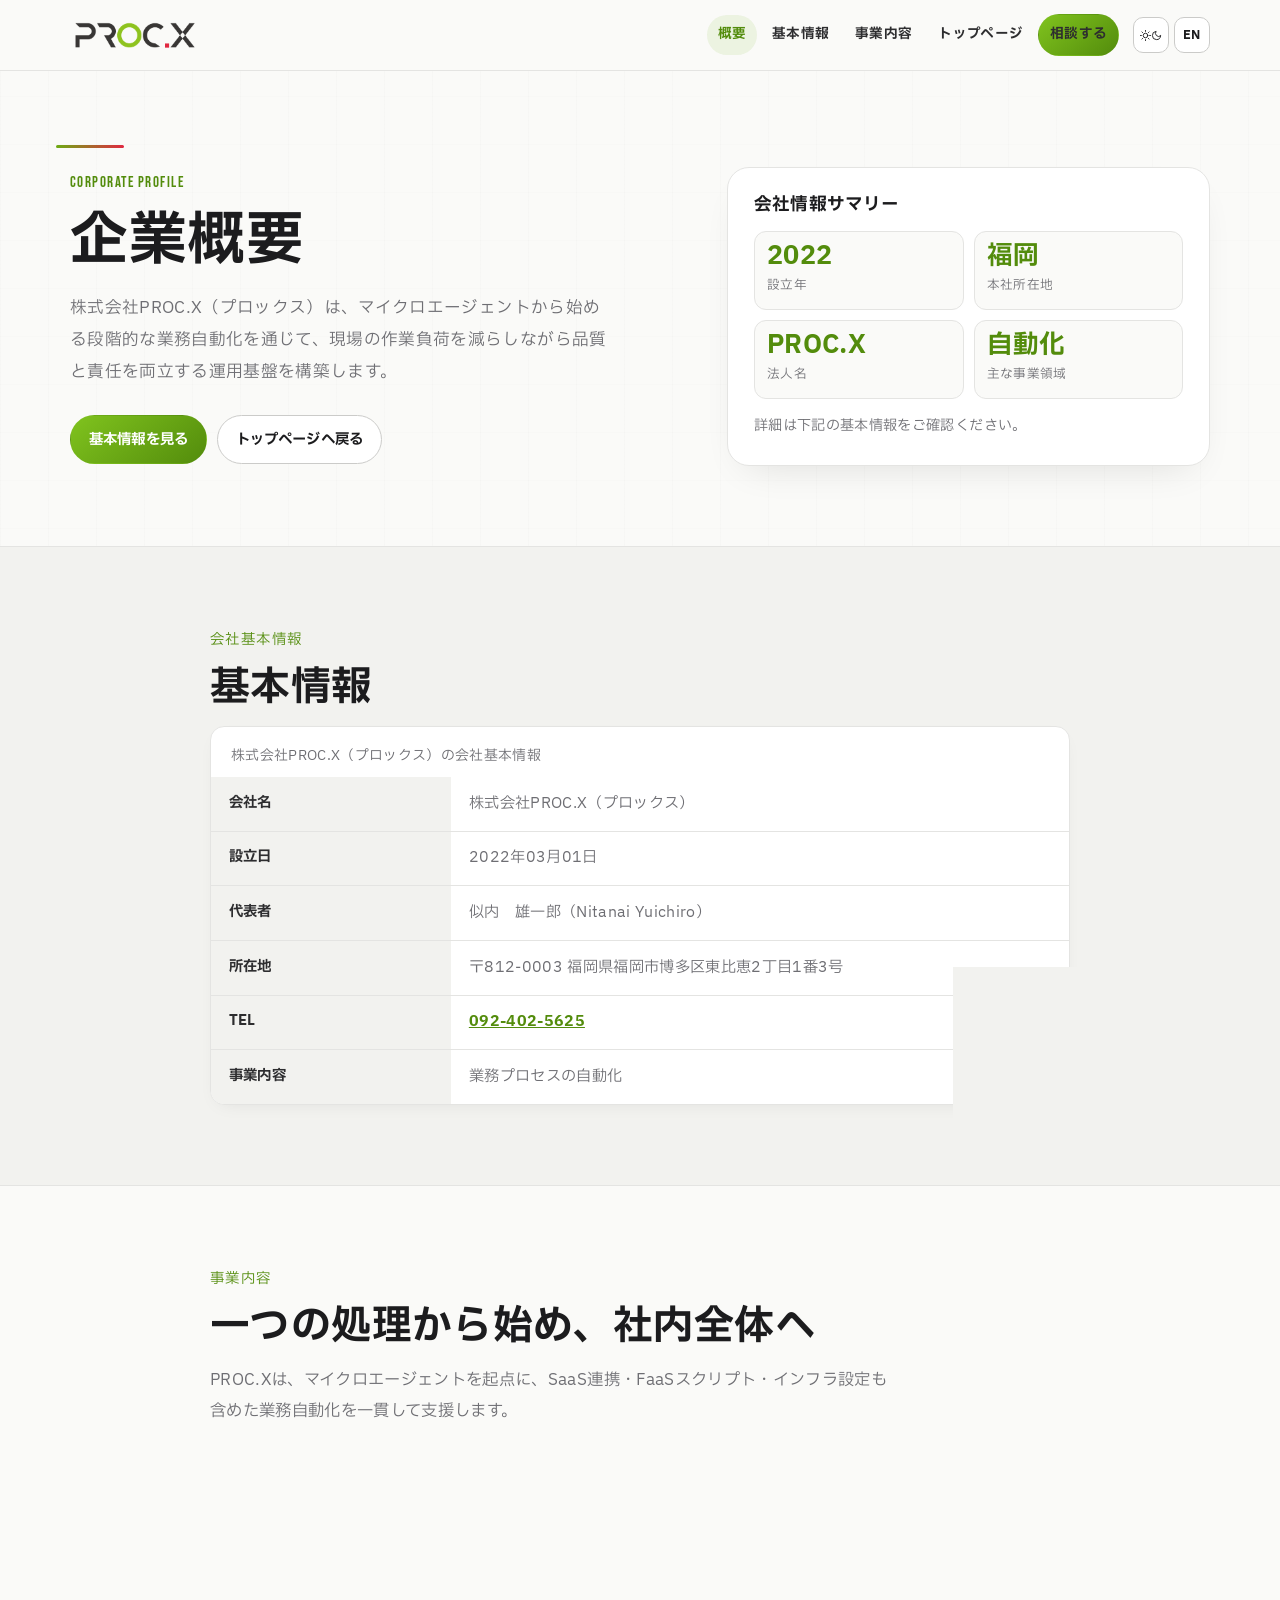
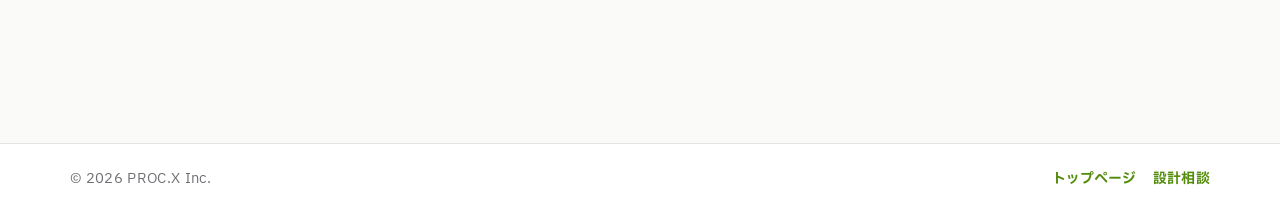
==== commit dc28f26a: "Fix inconsistent English labels" ====
--- a/company.html
+++ b/company.html
@@ -54,10 +54,10 @@
             <span class="ja">基本情報</span><span class="en">Profile</span>
           </a>
           <a href="#business" data-nav-target="business">
-            <span class="ja">事業内容</span><span class="en">Services</span>
+            <span class="ja">事業内容</span><span class="en">Business</span>
           </a>
           <a href="index.html">
-            <span class="ja">トップページ</span><span class="en">Top</span>
+            <span class="ja">トップページ</span><span class="en">Home</span>
           </a>
           <a class="btn btn-primary" href="index.html#contact">
             <span class="ja">相談する</span><span class="en">Contact Us</span>
@@ -104,11 +104,11 @@
             <div class="hero-actions">
               <a class="btn btn-primary" href="#company-profile">
                 <span class="ja">基本情報を見る</span>
-                <span class="en">Company Details</span>
+                <span class="en">View Profile</span>
               </a>
               <a class="btn" href="index.html">
                 <span class="ja">トップページへ戻る</span>
-                <span class="en">Back to Top</span>
+                <span class="en">Back to Home</span>
               </a>
             </div>
           </div>
@@ -129,11 +129,11 @@
               </div>
               <div class="stat-item">
                 <span class="stat-value">PROC.X</span>
-                <span class="stat-label"><span class="ja">法人名</span><span class="en">Brand</span></span>
+                <span class="stat-label"><span class="ja">法人名</span><span class="en">Legal Name</span></span>
               </div>
               <div class="stat-item">
                 <span class="stat-value"><span class="ja">自動化</span><span class="en">Automation</span></span>
-                <span class="stat-label"><span class="ja">主な事業領域</span><span class="en">Core Service</span></span>
+                <span class="stat-label"><span class="ja">主な事業領域</span><span class="en">Core Business</span></span>
               </div>
             </div>
             <p>
@@ -260,7 +260,7 @@
       <div class="container footer-inner">
         <small>&copy; 2026 PROC.X Inc.</small>
         <div class="footer-links" aria-label="フッターリンク">
-          <a href="index.html"><span class="ja">トップページ</span><span class="en">Top</span></a>
+          <a href="index.html"><span class="ja">トップページ</span><span class="en">Home</span></a>
           <a href="index.html#contact"><span class="ja">設計相談</span><span class="en">Contact</span></a>
         </div>
       </div>
--- a/styles/site.css
+++ b/styles/site.css
@@ -488,7 +488,14 @@
    Concept Cards
    ============================================= */
 
+.definition-grid {
+  display: grid;
+  gap: 18px;
+  margin-bottom: 30px;
+}
+
 .concept-grid { display: grid; gap: 14px; }
+.concept-grid + .concept-grid { margin-top: 14px; }
 
 .concept-card {
   border: 1.5px solid var(--line);
@@ -982,6 +989,33 @@
 }
 .contact-box > p { font-size: 0.88rem; color: var(--muted); }
 
+.contact-direct {
+  margin-top: 20px;
+  display: grid;
+  gap: 12px;
+}
+
+.contact-mail {
+  margin: 0;
+}
+
+.contact-mail a {
+  display: inline-flex;
+  align-items: center;
+  justify-content: center;
+  padding: 0.8rem 1rem;
+  border-radius: 14px;
+  border: 1.5px solid var(--line-strong);
+  background: var(--bg);
+  color: var(--brand-strong);
+  font-size: 1.02rem;
+  font-weight: 700;
+  letter-spacing: 0.01em;
+  text-decoration: none;
+}
+
+[data-theme="dark"] .contact-mail a { color: var(--brand); }
+
 .contact-form {
   margin-top: 20px;
   display: grid;
@@ -1260,6 +1294,7 @@
 
 @media (min-width: 980px) {
   .hero-grid { grid-template-columns: 1.15fr 0.9fr; }
+  .definition-grid { grid-template-columns: repeat(2, 1fr); }
   .concept-grid { grid-template-columns: repeat(3, 1fr); }
   .phases-grid  { grid-template-columns: repeat(3, 1fr); }
   .hitl-container { grid-template-columns: 1fr 1fr; }
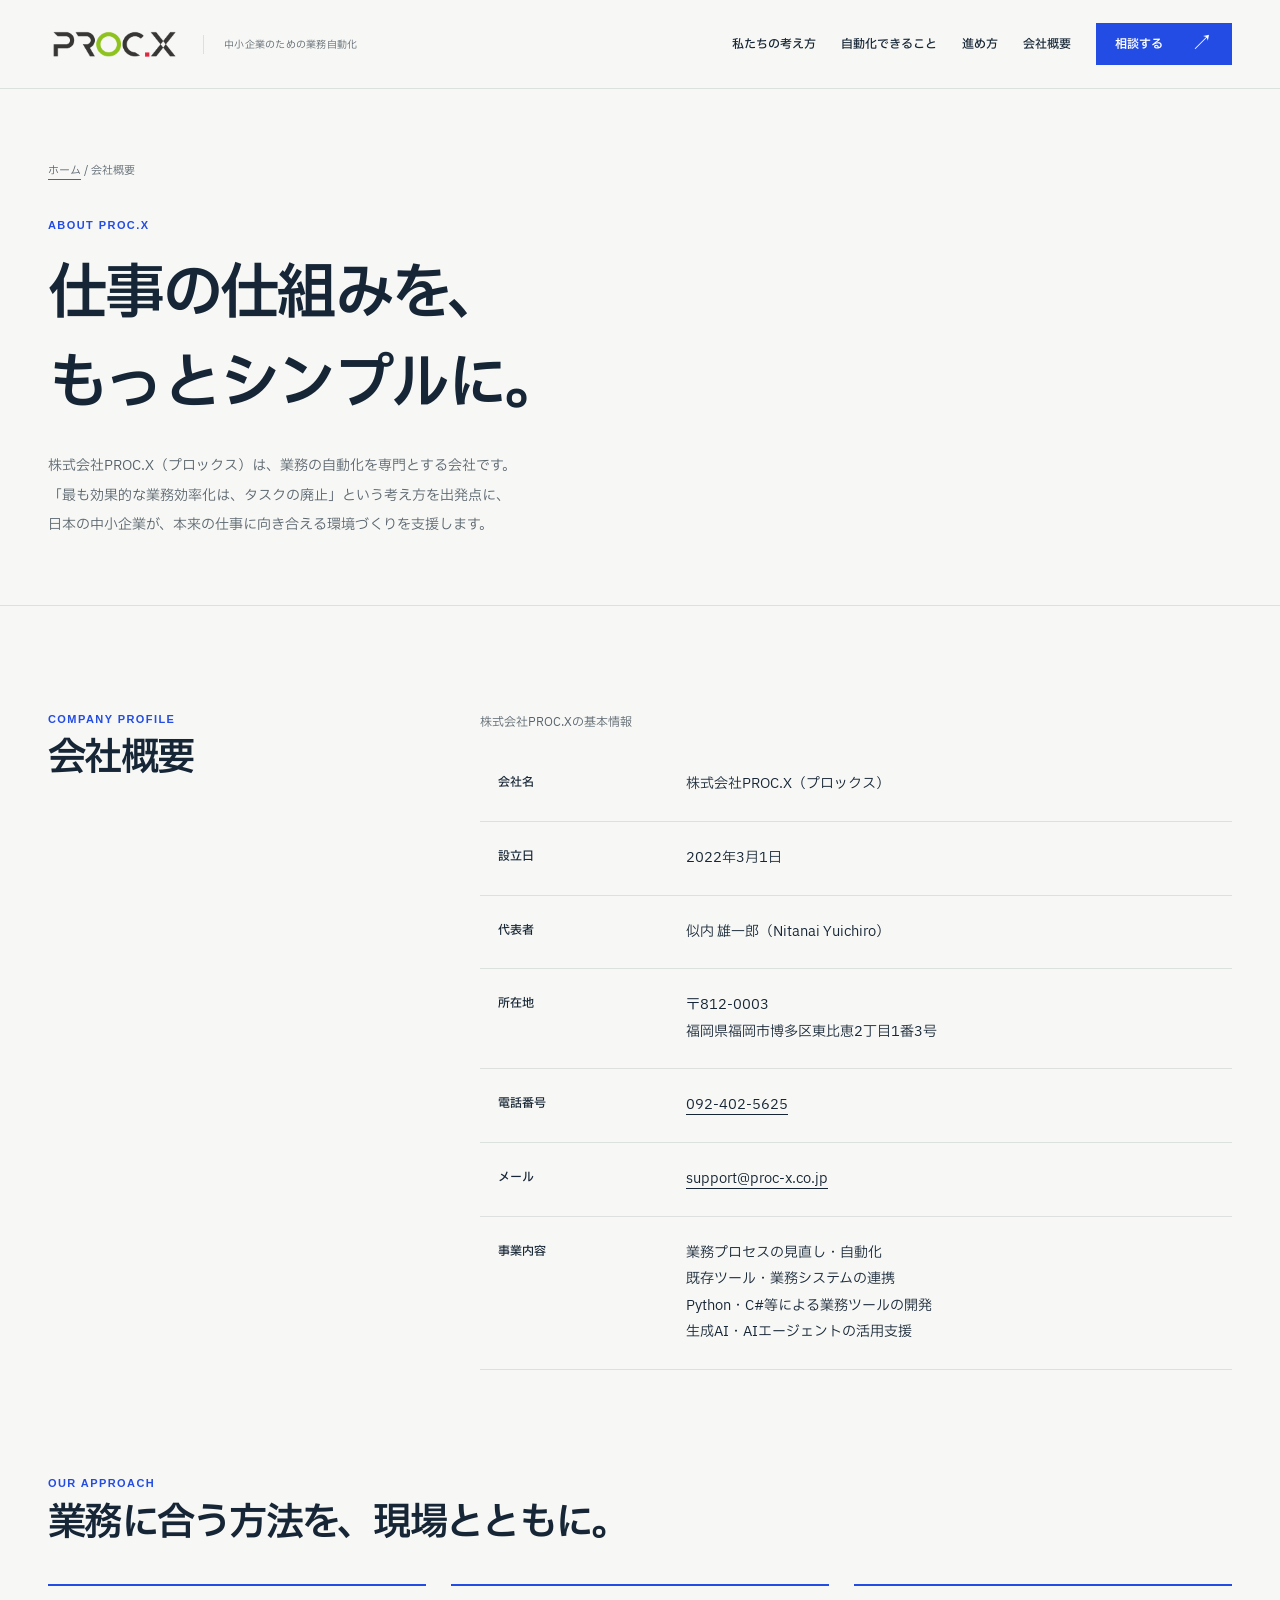
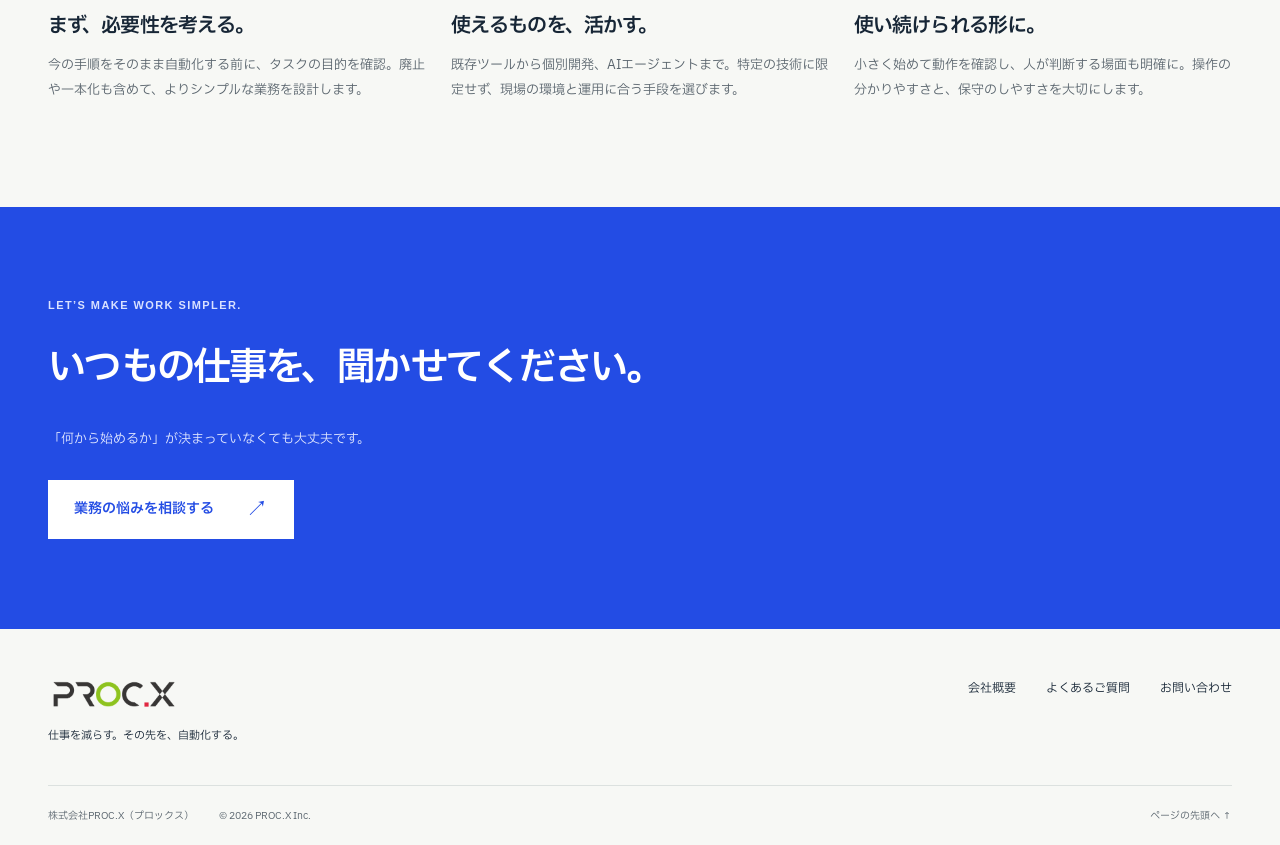
==== commit 64b26303: "Refresh site around eliminating unnecessary work and business automation" ====
--- a/company.html
+++ b/company.html
@@ -1,271 +1,187 @@
 <!doctype html>
-<html lang="ja" data-theme="light" data-lang="ja">
+<html lang="ja">
   <head>
     <meta charset="utf-8" />
     <meta name="viewport" content="width=device-width, initial-scale=1" />
-    <title>企業概要 | PROC.X</title>
+    <title>会社概要｜株式会社PROC.X（プロックス）</title>
     <meta
       name="description"
-      content="株式会社PROC.X（プロックス）の企業概要。会社名、設立日、代表者、所在地、連絡先、事業内容をご案内します。"
+      content="株式会社PROC.X（プロックス）の会社概要。業務の廃止・整理から、既存ツールの連携、Python・C#による開発、AIエージェントの活用まで、中小企業の業務自動化を支援します。"
     />
     <meta property="og:type" content="website" />
-    <meta property="og:title" content="企業概要 | PROC.X" />
+    <meta
+      property="og:title"
+      content="会社概要｜株式会社PROC.X（プロックス）"
+    />
     <meta
       property="og:description"
-      content="株式会社PROC.X（プロックス）の企業概要。マイクロエージェントから始める業務自動化のパートナー。"
+      content="転記、集計、書類作成。毎日の「またこの作業」を、なくすところから。中小企業のための業務自動化。"
     />
-    <meta property="og:image" content="images/logo.png" />
-
+    <meta property="og:url" content="https://proc-x.github.io/company.html" />
+    <meta
+      property="og:image"
+      content="https://proc-x.github.io/images/logo.png"
+    />
+    <link rel="canonical" href="https://proc-x.github.io/company.html" />
+    <link rel="icon" href="images/logo.png" type="image/png" />
     <link rel="preconnect" href="https://fonts.googleapis.com" />
     <link rel="preconnect" href="https://fonts.gstatic.com" crossorigin />
     <link
-      href="https://fonts.googleapis.com/css2?family=IBM+Plex+Sans+JP:wght@400;500;700&family=Bebas+Neue&display=swap"
+      href="https://fonts.googleapis.com/css2?family=IBM+Plex+Sans+JP:wght@400;500;600;700&display=swap"
       rel="stylesheet"
     />
-    <link rel="stylesheet" href="styles/site.css" />
-    <script>
-      (function () {
-        try {
-          var t = localStorage.getItem('theme');
-          if (t === 'dark' || t === 'light') document.documentElement.setAttribute('data-theme', t);
-          else if (window.matchMedia('(prefers-color-scheme: dark)').matches) document.documentElement.setAttribute('data-theme', 'dark');
-          var l = localStorage.getItem('lang');
-          if (l === 'en') { document.documentElement.setAttribute('data-lang', 'en'); document.documentElement.lang = 'en'; }
-        } catch (_) {}
-      })();
-    </script>
+    <link rel="stylesheet" href="styles/site.css?v=20260905" />
+    <script src="scripts/main.js?v=20260905" defer></script>
   </head>
   <body>
     <a class="skip-link" href="#main">本文へ移動</a>
-
     <header class="site-header">
       <div class="container header-inner">
-        <a class="brand" href="index.html" aria-label="PROC.X トップへ">
-          <img src="images/logo.png" alt="PROC.X" />
-        </a>
-
-        <button class="nav-toggle" type="button" aria-expanded="false" aria-controls="site-nav">MENU</button>
-
-        <nav class="site-nav" id="site-nav" aria-label="企業概要ページのナビゲーション">
-          <a href="#company-overview" data-nav-target="company-overview">
-            <span class="ja">概要</span><span class="en">Overview</span>
-          </a>
-          <a href="#company-profile" data-nav-target="company-profile">
-            <span class="ja">基本情報</span><span class="en">Profile</span>
-          </a>
-          <a href="#business" data-nav-target="business">
-            <span class="ja">事業内容</span><span class="en">Business</span>
-          </a>
-          <a href="index.html">
-            <span class="ja">トップページ</span><span class="en">Home</span>
-          </a>
-          <a class="btn btn-primary" href="index.html#contact">
-            <span class="ja">相談する</span><span class="en">Contact Us</span>
-          </a>
+        <a class="brand" href="index.html" aria-label="PROC.X トップへ"
+          ><img
+            src="images/logo.png"
+            alt="PROC.X"
+            width="386"
+            height="101" /></a
+        ><span class="brand-caption">中小企業のための業務自動化</span
+        ><button
+          class="nav-toggle"
+          type="button"
+          aria-expanded="false"
+          aria-controls="site-nav"
+        >
+          メニュー
+        </button>
+        <nav class="site-nav" id="site-nav" aria-label="メインナビゲーション">
+          <a href="index.html#philosophy">私たちの考え方</a
+          ><a href="index.html#examples">自動化できること</a
+          ><a href="index.html#approach">進め方</a
+          ><a href="company.html">会社概要</a
+          ><a class="button button-small" href="index.html#contact"
+            >相談する <span aria-hidden="true">↗</span></a
+          >
         </nav>
-
-        <div class="header-controls">
-          <button class="ctrl-btn" id="theme-toggle" aria-label="ダークモード切替">
-            <svg class="icon-sun" viewBox="0 0 24 24" fill="none" stroke="currentColor" stroke-width="2"
-              stroke-linecap="round" stroke-linejoin="round" width="17" height="17">
-              <circle cx="12" cy="12" r="5"/>
-              <line x1="12" y1="1" x2="12" y2="3"/><line x1="12" y1="21" x2="12" y2="23"/>
-              <line x1="4.22" y1="4.22" x2="5.64" y2="5.64"/><line x1="18.36" y1="18.36" x2="19.78" y2="19.78"/>
-              <line x1="1" y1="12" x2="3" y2="12"/><line x1="21" y1="12" x2="23" y2="12"/>
-              <line x1="4.22" y1="19.78" x2="5.64" y2="18.36"/><line x1="18.36" y1="5.64" x2="19.78" y2="4.22"/>
-            </svg>
-            <svg class="icon-moon" viewBox="0 0 24 24" fill="none" stroke="currentColor" stroke-width="2"
-              stroke-linecap="round" stroke-linejoin="round" width="17" height="17">
-              <path d="M21 12.79A9 9 0 1 1 11.21 3 7 7 0 0 0 21 12.79z"/>
-            </svg>
-          </button>
-          <button class="ctrl-btn" id="lang-toggle" aria-label="Switch language / 言語切替">
-            <span class="ja">EN</span><span class="en">JA</span>
-          </button>
-        </div>
       </div>
     </header>
-
     <main id="main">
-
-      <!-- ========== HERO ========== -->
-      <section id="company-overview" class="hero company-hero" data-section="company-overview">
-        <div class="container hero-grid">
-          <div class="hero-copy">
-            <p class="eyebrow">Corporate Profile</p>
-            <h1>
-              <span class="ja">企業概要</span>
-              <span class="en">About PROC.X</span>
-            </h1>
-            <p class="lead">
-              <span class="ja">株式会社PROC.X（プロックス）は、マイクロエージェントから始める段階的な業務自動化を通じて、現場の作業負荷を減らしながら品質と責任を両立する運用基盤を構築します。</span>
-              <span class="en">PROC.X builds operational infrastructure that reduces workload while maintaining quality and accountability — through gradual automation starting with focused micro agents.</span>
-            </p>
-            <div class="hero-actions">
-              <a class="btn btn-primary" href="#company-profile">
-                <span class="ja">基本情報を見る</span>
-                <span class="en">View Profile</span>
-              </a>
-              <a class="btn" href="index.html">
-                <span class="ja">トップページへ戻る</span>
-                <span class="en">Back to Home</span>
-              </a>
-            </div>
-          </div>
-
-          <aside class="company-stat-panel" aria-label="会社情報サマリー">
-            <h2>
-              <span class="ja">会社情報サマリー</span>
-              <span class="en">Company Summary</span>
-            </h2>
-            <div class="stat-grid">
-              <div class="stat-item">
-                <span class="stat-value">2022</span>
-                <span class="stat-label"><span class="ja">設立年</span><span class="en">Founded</span></span>
-              </div>
-              <div class="stat-item">
-                <span class="stat-value"><span class="ja">福岡</span><span class="en">Fukuoka</span></span>
-                <span class="stat-label"><span class="ja">本社所在地</span><span class="en">Headquarters</span></span>
-              </div>
-              <div class="stat-item">
-                <span class="stat-value">PROC.X</span>
-                <span class="stat-label"><span class="ja">法人名</span><span class="en">Legal Name</span></span>
-              </div>
-              <div class="stat-item">
-                <span class="stat-value"><span class="ja">自動化</span><span class="en">Automation</span></span>
-                <span class="stat-label"><span class="ja">主な事業領域</span><span class="en">Core Business</span></span>
-              </div>
-            </div>
-            <p>
-              <span class="ja">詳細は下記の基本情報をご確認ください。</span>
-              <span class="en">See full details in the profile section below.</span>
-            </p>
-          </aside>
+      <section class="page-hero">
+        <div class="container">
+          <p class="breadcrumbs"><a href="index.html">ホーム</a> / 会社概要</p>
+          <p class="eyebrow">ABOUT PROC.X</p>
+          <h1>仕事の仕組みを、<br />もっとシンプルに。</h1>
+          <p class="section-lead">
+            株式会社PROC.X（プロックス）は、業務の自動化を専門とする会社です。<br />「最も効果的な業務効率化は、タスクの廃止」という考え方を出発点に、<br />日本の中小企業が、本来の仕事に向き合える環境づくりを支援します。
+          </p>
         </div>
       </section>
-
-
-      <!-- ========== PROFILE ========== -->
-      <section id="company-profile" class="section section-alt" data-section="company-profile">
-        <div class="container narrow">
-          <p class="section-eyebrow">
-            <span class="ja">会社基本情報</span>
-            <span class="en">Company Information</span>
-          </p>
-          <h2>
-            <span class="ja">基本情報</span>
-            <span class="en">Company Profile</span>
-          </h2>
-
-          <div class="profile-card reveal">
-            <table class="profile-table">
-              <caption>
-                <span class="ja">株式会社PROC.X（プロックス）の会社基本情報</span>
-                <span class="en">Basic information for PROC.X Inc.</span>
-              </caption>
-              <tbody>
-                <tr>
-                  <th scope="row"><span class="ja">会社名</span><span class="en">Company Name</span></th>
-                  <td>
-                    <span class="ja">株式会社PROC.X（プロックス）</span>
-                    <span class="en">PROC.X Inc.</span>
-                  </td>
-                </tr>
-                <tr>
-                  <th scope="row"><span class="ja">設立日</span><span class="en">Founded</span></th>
-                  <td>
-                    <span class="ja">2022年03月01日</span>
-                    <span class="en">March 1, 2022</span>
-                  </td>
-                </tr>
-                <tr>
-                  <th scope="row"><span class="ja">代表者</span><span class="en">CEO</span></th>
-                  <td>
-                    <span class="ja">似内　雄一郎（Nitanai Yuichiro）</span>
-                    <span class="en">Yuichiro Nitanai</span>
-                  </td>
-                </tr>
-                <tr>
-                  <th scope="row"><span class="ja">所在地</span><span class="en">Address</span></th>
-                  <td>
-                    <span class="ja">〒812-0003 福岡県福岡市博多区東比恵2丁目1番3号</span>
-                    <span class="en">2-1-3 Higashihie, Hakata-ku, Fukuoka-shi, Fukuoka 812-0003</span>
-                  </td>
-                </tr>
-                <tr>
-                  <th scope="row">TEL</th>
-                  <td><a href="tel:0924025625">092-402-5625</a></td>
-                </tr>
-                <tr>
-                  <th scope="row"><span class="ja">事業内容</span><span class="en">Business</span></th>
-                  <td>
-                    <span class="ja">業務プロセスの自動化</span>
-                    <span class="en">Business Process Automation</span>
-                  </td>
-                </tr>
-              </tbody>
-            </table>
+      <section class="section">
+        <div class="container company-layout">
+          <div>
+            <p class="eyebrow">COMPANY PROFILE</p>
+            <h2>会社概要</h2>
           </div>
+          <table class="profile-table">
+            <caption>
+              株式会社PROC.Xの基本情報
+            </caption>
+            <tbody>
+              <tr>
+                <th scope="row">会社名</th>
+                <td>株式会社PROC.X（プロックス）</td>
+              </tr>
+              <tr>
+                <th scope="row">設立日</th>
+                <td>2022年3月1日</td>
+              </tr>
+              <tr>
+                <th scope="row">代表者</th>
+                <td>似内 雄一郎（Nitanai Yuichiro）</td>
+              </tr>
+              <tr>
+                <th scope="row">所在地</th>
+                <td>〒812-0003<br />福岡県福岡市博多区東比恵2丁目1番3号</td>
+              </tr>
+              <tr>
+                <th scope="row">電話番号</th>
+                <td><a href="tel:0924025625">092-402-5625</a></td>
+              </tr>
+              <tr>
+                <th scope="row">メール</th>
+                <td>
+                  <a href="mailto:support@proc-x.co.jp">support@proc-x.co.jp</a>
+                </td>
+              </tr>
+              <tr>
+                <th scope="row">事業内容</th>
+                <td>
+                  業務プロセスの見直し・自動化<br />既存ツール・業務システムの連携<br />Python・C#等による業務ツールの開発<br />生成AI・AIエージェントの活用支援
+                </td>
+              </tr>
+            </tbody>
+          </table>
         </div>
       </section>
-
-
-      <!-- ========== BUSINESS ========== -->
-      <section id="business" class="section" data-section="business">
-        <div class="container narrow">
-          <p class="section-eyebrow">
-            <span class="ja">事業内容</span>
-            <span class="en">What We Do</span>
-          </p>
-          <h2>
-            <span class="ja">一つの処理から始め、社内全体へ</span>
-            <span class="en">Start With One, Expand to All</span>
-          </h2>
-          <p class="section-lead">
-            <span class="ja">PROC.Xは、マイクロエージェントを起点に、SaaS連携・FaaSスクリプト・インフラ設定も含めた業務自動化を一貫して支援します。</span>
-            <span class="en">PROC.X provides end-to-end business automation support — from micro agents to SaaS integrations, FaaS scripts, and infrastructure configuration.</span>
-          </p>
-
-          <div class="business-grid">
-            <article class="business-card reveal">
-              <h3><span class="ja">業務プロセス設計</span><span class="en">Process Design</span></h3>
+      <section class="section company-services">
+        <div class="container">
+          <p class="eyebrow">OUR APPROACH</p>
+          <h2>業務に合う方法を、現場とともに。</h2>
+          <div class="company-service-list">
+            <article>
+              <h3>まず、必要性を考える。</h3>
               <p>
-                <span class="ja">現場業務を観察・分解し、どこを自動化し、どこで人間が判断するかを明確に設計します。</span>
-                <span class="en">Observe and decompose real workflows to clearly define what to automate and where human judgment is needed.</span>
+                今の手順をそのまま自動化する前に、タスクの目的を確認。廃止や一本化も含めて、よりシンプルな業務を設計します。
               </p>
             </article>
-
-            <article class="business-card reveal">
-              <h3><span class="ja">エージェント実装・連携</span><span class="en">Agent Implementation</span></h3>
+            <article>
+              <h3>使えるものを、活かす。</h3>
               <p>
-                <span class="ja">マイクロエージェントを実装し、SaaS API・FaaSスクリプト・既存システムと連携させます。Human in the Loopの設計も含みます。</span>
-                <span class="en">Implement micro agents and connect them with SaaS APIs, FaaS scripts, and existing systems. Includes Human in the Loop design.</span>
+                既存ツールから個別開発、AIエージェントまで。特定の技術に限定せず、現場の環境と運用に合う手段を選びます。
               </p>
             </article>
-
-            <article class="business-card reveal">
-              <h3><span class="ja">運用と継続改善</span><span class="en">Operations &amp; Improvement</span></h3>
+            <article>
+              <h3>使い続けられる形に。</h3>
               <p>
-                <span class="ja">実行ログを継続的に確認し、品質と速度を両立する運用体制を整えます。問題が起きても追跡・修正できる設計です。</span>
-                <span class="en">Continuously review execution logs and refine operations for both quality and speed. Designed so issues can always be traced and corrected.</span>
+                小さく始めて動作を確認し、人が判断する場面も明確に。操作の分かりやすさと、保守のしやすさを大切にします。
               </p>
             </article>
           </div>
         </div>
       </section>
-
+      <section class="contact-section">
+        <div class="container">
+          <p class="eyebrow">LET’S MAKE WORK SIMPLER.</p>
+          <h2>いつもの仕事を、聞かせてください。</h2>
+          <p>「何から始めるか」が決まっていなくても大丈夫です。</p>
+          <a class="button contact-page-button" href="index.html#contact"
+            >業務の悩みを相談する <span aria-hidden="true">↗</span></a
+          >
+        </div>
+      </section>
     </main>
-
     <footer class="site-footer">
-      <div class="container footer-inner">
-        <small>&copy; 2026 PROC.X Inc.</small>
-        <div class="footer-links" aria-label="フッターリンク">
-          <a href="index.html"><span class="ja">トップページ</span><span class="en">Home</span></a>
-          <a href="index.html#contact"><span class="ja">設計相談</span><span class="en">Contact</span></a>
+      <div class="container footer-top">
+        <div>
+          <a class="brand" href="index.html" aria-label="PROC.X トップへ"
+            ><img
+              src="images/logo.png"
+              alt="PROC.X"
+              width="386"
+              height="101"
+              loading="lazy"
+          /></a>
+          <p>仕事を減らす。その先を、自動化する。</p>
+        </div>
+        <div class="footer-links">
+          <a href="company.html">会社概要</a
+          ><a href="index.html#faq">よくあるご質問</a
+          ><a href="index.html#contact">お問い合わせ</a>
         </div>
       </div>
+      <div class="container footer-bottom">
+        <span>株式会社PROC.X（プロックス）</span
+        ><small>© 2026 PROC.X Inc.</small
+        ><a href="index.html#main">ページの先頭へ ↑</a>
+      </div>
     </footer>
-
-    <script src="scripts/main.js" defer></script>
   </body>
 </html>
--- a/styles/site.css
+++ b/styles/site.css
@@ -1,1411 +1,1546 @@
-/* =============================================
-   CSS Custom Properties — Light & Dark Mode
-   ============================================= */
-
+/* Shared visual system. No runtime dependencies. */
 :root {
-  --bg: #fafaf8;
-  --bg-alt: #f2f2ef;
-  --surface: #ffffff;
-  --surface-soft: #f8f8f6;
-  --ink: #1c1c1e;
-  --ink-soft: #2d2d2f;
-  --muted: #6e6e73;
-  --line: #e4e4e2;
-  --line-strong: #cbcbc9;
-  --brand: #6dab14;
-  --brand-strong: #538c0c;
-  --brand-soft: rgba(109, 171, 20, 0.1);
-  --accent: #e02841;
-  --accent-strong: #b51d33;
-  --accent-soft: rgba(224, 40, 65, 0.08);
-  --hitl: #c97900;
-  --hitl-dark: #9e5f00;
-  --hitl-soft: rgba(201, 121, 0, 0.09);
-  --radius: 14px;
-  --radius-lg: 22px;
-  --shadow: 0 16px 40px -20px rgba(0,0,0,0.14);
-  --shadow-soft: 0 6px 20px -10px rgba(0,0,0,0.1);
   color-scheme: light;
-}
-
-[data-theme="dark"] {
-  --bg: #0d1117;
-  --bg-alt: #161b22;
-  --surface: #1c2128;
-  --surface-soft: #21262d;
-  --ink: #e6edf3;
-  --ink-soft: #c9d1d9;
-  --muted: #7d8590;
-  --line: #30363d;
-  --line-strong: #3d444d;
-  --brand: #8dcf1e;
-  --brand-strong: #a3d44e;
-  --brand-soft: rgba(141, 207, 30, 0.12);
-  --accent: #f05068;
-  --accent-strong: #d43a52;
-  --accent-soft: rgba(240, 80, 104, 0.1);
-  --hitl: #f59e0b;
-  --hitl-dark: #fbbf24;
-  --hitl-soft: rgba(245, 158, 11, 0.12);
-  --shadow: 0 16px 40px -20px rgba(0,0,0,0.55);
-  --shadow-soft: 0 6px 20px -10px rgba(0,0,0,0.4);
-  color-scheme: dark;
-}
-
-
-/* =============================================
-   Language Toggle
-   ============================================= */
-
-.en { display: none; }
-[data-lang="en"] .ja { display: none; }
-[data-lang="en"] .en { display: revert; }
-
-
-/* =============================================
-   Base
-   ============================================= */
-
-*, *::before, *::after { box-sizing: border-box; }
-
-html { scroll-behavior: smooth; }
-
+  --paper: #f7f8f5;
+  --white: #fff;
+  --ink: #172636;
+  --muted: #59646d;
+  --blue: #234ce4;
+  --line: #dce1df;
+  --soft: #eaf0fb;
+  --lime: #e3eeae;
+  --container: 1200px;
+  font-family: "IBM Plex Sans JP", sans-serif;
+  font-synthesis: none;
+}
+* {
+  box-sizing: border-box;
+}
+html {
+  scroll-behavior: smooth;
+  scroll-padding-top: 100px;
+}
 body {
   margin: 0;
-  font-family: "IBM Plex Sans JP", "Hiragino Kaku Gothic ProN", "Yu Gothic", sans-serif;
-  font-size: 17px;
-  line-height: 1.85;
-  letter-spacing: 0.02em;
+  background: var(--paper);
   color: var(--ink);
-  background: var(--bg);
-  transition: background 0.25s ease, color 0.25s ease;
-}
-
-body::before {
-  content: "";
+  font-size: 15px;
+  line-height: 1.9;
+  -webkit-font-smoothing: antialiased;
+}
+h1,
+h2,
+h3,
+p {
+  margin: 0;
+}
+h1,
+h2,
+h3 {
+  line-height: 1.5;
+  font-weight: 600;
+  letter-spacing: -0.045em;
+}
+a {
+  color: inherit;
+  text-underline-offset: 5px;
+}
+button {
+  font: inherit;
+  cursor: pointer;
+}
+button,
+a {
+  -webkit-tap-highlight-color: transparent;
+}
+button:focus-visible,
+a:focus-visible,
+summary:focus-visible {
+  outline: 3px solid #ce6a20;
+  outline-offset: 5px;
+}
+img {
+  display: block;
+  max-width: 100%;
+  height: auto;
+}
+em {
+  font-style: normal;
+  color: var(--blue);
+}
+[hidden] {
+  display: none !important;
+}
+.container {
+  width: min(var(--container), calc(100% - 96px));
+  margin-inline: auto;
+}
+.skip-link {
   position: fixed;
-  inset: 0;
-  pointer-events: none;
-  z-index: -1;
-  background-image:
-    linear-gradient(to right,  rgba(100,100,100,0.06) 1px, transparent 1px),
-    linear-gradient(to bottom, rgba(100,100,100,0.04) 1px, transparent 1px);
-  background-size: 48px 48px;
-  opacity: 0.35;
-}
-
-h1, h2, h3, h4, h5 {
-  font-family: "IBM Plex Sans JP", "Hiragino Kaku Gothic ProN", "Yu Gothic", sans-serif;
-  letter-spacing: 0.01em;
-  color: var(--ink);
-  line-height: 1.22;
-}
-
-img { display: block; max-width: 100%; }
-a { color: inherit; }
-p { margin: 0; }
-p + p { margin-top: 0.8em; }
-ul, ol { margin: 0; }
-
-.eyebrow,
-.section-eyebrow,
-.nav-toggle,
-.phase-num,
-.gate-badge,
-.flow-num,
-.flow-stat-num {
-  font-family: "Bebas Neue", "IBM Plex Sans JP", sans-serif;
-  letter-spacing: 0.1em;
-}
-
-
-/* =============================================
-   Layout
-   ============================================= */
-
-.container {
-  width: min(1140px, 100% - 56px);
-  margin-inline: auto;
-}
-
-.narrow {
-  width: min(860px, 100% - 56px);
-  margin-inline: auto;
-}
-
-.skip-link {
-  position: absolute;
-  left: -9999px;
+  top: -80px;
+  left: 16px;
+  z-index: 100;
+  padding: 12px 20px;
+  background: var(--ink);
+  color: white;
 }
 .skip-link:focus {
-  left: 12px; top: 12px;
-  z-index: 999;
-  border: 2px solid var(--brand);
-  border-radius: 10px;
-  padding: 8px 12px;
-  background: var(--surface);
-}
-
-
-/* =============================================
-   Header
-   ============================================= */
-
+  top: 10px;
+}
+.eyebrow {
+  font-family: Arial, sans-serif;
+  font-size: 11px;
+  font-weight: 600;
+  line-height: 1.6;
+  letter-spacing: 0.13em;
+  color: var(--blue);
+}
+.status-dot {
+  display: inline-block;
+  width: 7px;
+  height: 7px;
+  border-radius: 50%;
+  background: var(--blue);
+  margin-right: 9px;
+  flex-shrink: 0;
+}
+.button {
+  display: inline-flex;
+  align-items: center;
+  justify-content: space-between;
+  gap: 32px;
+  min-height: 58px;
+  padding: 15px 25px;
+  background: var(--blue);
+  border: 1px solid var(--blue);
+  color: white;
+  text-decoration: none;
+  font-weight: 600;
+  font-size: 14px;
+  transition:
+    background 0.2s,
+    transform 0.2s;
+}
+.button:hover {
+  background: #1636b2;
+  transform: translateY(-2px);
+}
+.button span {
+  font-size: 22px;
+  line-height: 1;
+}
+.button-small {
+  min-height: 42px;
+  padding: 9px 18px;
+  font-size: 12px;
+  gap: 28px;
+}
+.text-link {
+  display: inline-flex;
+  align-items: center;
+  gap: 24px;
+  font-size: 13px;
+  font-weight: 600;
+  text-decoration: none;
+  border-bottom: 1px solid var(--ink);
+  padding-bottom: 5px;
+}
+.text-link:hover {
+  color: var(--blue);
+  border-color: var(--blue);
+}
+.small-note {
+  color: var(--muted);
+  font-size: 11px;
+  line-height: 1.8;
+}
+.mobile-break {
+  display: none;
+}
+/* Header */
 .site-header {
+  background: rgba(247, 248, 245, 0.97);
+  border-bottom: 1px solid var(--line);
   position: sticky;
   top: 0;
-  z-index: 80;
-  border-bottom: 1px solid var(--line);
-  background: rgba(250,250,248,0.92);
-  backdrop-filter: blur(12px);
-  -webkit-backdrop-filter: blur(12px);
-  transition: background 0.25s ease, border-color 0.25s ease;
-}
-
-[data-theme="dark"] .site-header {
-  background: rgba(13,17,23,0.9);
-}
-
+  z-index: 20;
+}
 .header-inner {
-  min-height: 70px;
   display: flex;
   align-items: center;
-  gap: 14px;
-}
-
+  gap: 22px;
+  min-height: 88px;
+}
 .brand {
-  display: inline-flex;
+  display: block;
+  width: 133px;
+  flex-shrink: 0;
+}
+.brand-caption {
+  font-size: 10px;
+  letter-spacing: 0.025em;
+  color: var(--muted);
+  padding-left: 20px;
+  border-left: 1px solid var(--line);
+}
+.site-nav {
+  display: flex;
   align-items: center;
+  gap: 25px;
+  margin-left: auto;
+}
+.site-nav > a:not(.button) {
+  font-size: 12px;
   text-decoration: none;
-  flex-shrink: 0;
-}
-
-.brand img {
-  height: 34px;
-  width: auto;
-  border-radius: 7px;
-}
-
+  font-weight: 500;
+}
+.site-nav > a:hover {
+  color: var(--blue);
+}
+.site-nav > .button:hover {
+  color: white;
+}
 .nav-toggle {
   display: none;
+}
+/* Hero and the before/after workflow */
+.hero {
+  padding-top: 80px;
+}
+.hero-grid {
+  display: grid;
+  grid-template-columns: 1fr 1fr;
+  gap: 64px;
+  align-items: center;
+}
+.hero-copy > .eyebrow {
+  margin-bottom: 26px;
+  display: flex;
+  align-items: center;
+}
+.hero h1 {
+  font-size: clamp(48px, 4.4vw, 66px);
+  line-height: 1.42;
+  letter-spacing: -0.06em;
+}
+.hero-lead {
+  font-size: 18px;
+  font-weight: 500;
+  line-height: 1.85;
+  margin-top: 25px;
+}
+.hero-description {
+  font-size: 13px;
+  line-height: 2;
+  margin-top: 16px;
+  color: var(--muted);
+}
+.hero-actions {
+  display: flex;
+  align-items: center;
+  gap: 26px;
+  margin-top: 32px;
+}
+.hero-copy > .small-note {
+  margin-top: 15px;
+}
+.hero-board {
+  background: #eef1ed;
+  padding: 22px 25px 18px;
+  border: 1px solid var(--line);
+  border-radius: 4px;
+  box-shadow: 16px 16px 0 #e9eddf;
+  transform: rotate(-1deg);
+}
+.board-top {
+  display: flex;
+  align-items: center;
+  justify-content: space-between;
+  font-size: 12px;
+  font-weight: 500;
+  gap: 10px;
+  margin-bottom: 20px;
+}
+.board-index {
+  font-family: Arial, sans-serif;
+  font-size: 9px;
+  letter-spacing: 0.1em;
+  color: var(--muted);
+}
+.board-before {
+  padding: 17px 21px;
+  background: var(--white);
+  border: 1px solid var(--line);
+  border-radius: 3px;
+}
+.board-label {
+  font-size: 10px;
+  font-weight: 600;
+  letter-spacing: 0.04em;
+  color: var(--muted);
+  margin-bottom: 11px;
+}
+.task-line {
+  display: flex;
+  align-items: center;
+  gap: 12px;
+  padding: 10px 0;
+  border-top: 1px solid #edf0ed;
+  font-size: 12px;
+}
+.task-number {
+  font-family: Arial, sans-serif;
+  font-size: 10px;
+  color: #6c757b;
+}
+.mini-label {
   margin-left: auto;
-  border: 1px solid var(--line-strong);
-  border-radius: 10px;
-  background: var(--surface);
-  color: var(--ink);
-  padding: 0.46rem 0.76rem;
-  font-size: 0.8rem;
-  cursor: pointer;
-}
-
-.site-nav {
-  margin-left: auto;
-  display: flex;
-  align-items: center;
-  gap: 4px;
-  flex-wrap: wrap;
-}
-
-.site-nav a,
-.site-nav summary {
-  text-decoration: none;
-  font-size: 0.85rem;
-  font-weight: 700;
-  color: var(--ink-soft);
-  padding: 0.48rem 0.68rem;
-  border-radius: 999px;
-  transition: background 0.15s, color 0.15s;
-}
-
-.site-nav a:hover,
-.site-nav a[aria-current="true"] {
-  background: var(--brand-soft);
-  color: var(--brand-strong);
-}
-[data-theme="dark"] .site-nav a:hover,
-[data-theme="dark"] .site-nav a[aria-current="true"] {
-  color: var(--brand);
-}
-
-.site-nav summary {
-  list-style: none;
-  cursor: pointer;
-  display: inline-flex;
-  align-items: center;
-  gap: 5px;
-}
-.site-nav summary::-webkit-details-marker { display: none; }
-.site-nav summary::marker { content: ""; }
-.site-nav summary::after { content: "▾"; font-size: 0.7rem; }
-.nav-group[open] > summary::after { display: inline-block; transform: rotate(180deg); }
-
-.nav-group { position: relative; }
-
-.nav-group-menu {
-  position: absolute;
-  top: calc(100% + 6px);
-  left: 0;
-  min-width: 180px;
-  padding: 6px;
-  display: grid;
-  gap: 3px;
+  font-size: 9px;
   border: 1px solid var(--line);
-  border-radius: 12px;
-  background: var(--surface);
-  box-shadow: var(--shadow-soft);
-  z-index: 120;
-}
-.nav-group:not([open]) .nav-group-menu { display: none; }
-.nav-group-menu a { border-radius: 8px; white-space: nowrap; }
-
-/* Header controls */
-.header-controls {
-  display: flex;
-  align-items: center;
-  gap: 5px;
-  flex-shrink: 0;
-}
-
-.ctrl-btn {
-  display: inline-flex;
+  padding: 1px 6px;
+  white-space: nowrap;
+  color: var(--muted);
+}
+.board-divider {
+  display: flex;
   align-items: center;
   justify-content: center;
-  width: 36px;
-  height: 36px;
-  border-radius: 10px;
-  border: 1px solid var(--line-strong);
-  background: var(--surface);
-  color: var(--ink);
-  cursor: pointer;
-  font-size: 0.77rem;
-  font-weight: 700;
-  font-family: "IBM Plex Sans JP", sans-serif;
+  gap: 30px;
+  font-size: 10px;
   letter-spacing: 0.04em;
-  transition: background 0.15s, border-color 0.15s, color 0.15s;
-}
-.ctrl-btn:hover {
-  border-color: var(--brand-strong);
-  background: var(--brand-soft);
-  color: var(--brand-strong);
-}
-[data-theme="dark"] .ctrl-btn:hover { color: var(--brand); }
-.ctrl-btn svg { display: block; }
-.icon-moon { display: none; }
-[data-theme="dark"] .icon-sun { display: none; }
-[data-theme="dark"] .icon-moon { display: block; }
-
-
-/* =============================================
-   Buttons
-   ============================================= */
-
-.btn {
-  display: inline-flex;
+  padding: 15px 0;
+  color: var(--muted);
+}
+.board-divider > span:last-child {
+  color: var(--blue);
+  font-size: 21px;
+}
+.board-after {
+  padding: 18px 21px;
+  background: white;
+  border: 1px solid #cbd7f9;
+  border-radius: 3px;
+}
+.board-after > .board-label {
+  color: var(--blue);
+}
+.result-row {
+  display: flex;
+  gap: 13px;
+  align-items: start;
+  padding: 12px 0;
+  border-top: 1px solid #edf0ed;
+}
+.result-tag {
+  font-size: 9px;
+  font-weight: 500;
+  padding: 2px 6px;
+  min-width: 49px;
+  text-align: center;
+  flex-shrink: 0;
+  margin-top: 2px;
+  border-radius: 2px;
+}
+.eliminated .result-tag {
+  background: #eef0ed;
+  color: #4c5c51;
+}
+.automated .result-tag {
+  background: var(--blue);
+  color: white;
+}
+.human .result-tag {
+  background: var(--lime);
+  color: #334418;
+}
+.result-row strong {
+  font-size: 12px;
+  font-weight: 500;
+}
+.result-row p {
+  font-size: 10px;
+  color: var(--muted);
+  margin-top: 2px;
+}
+.eliminated strong {
+  text-decoration: line-through;
+  text-decoration-color: #748673;
+}
+.board-bottom {
+  display: flex;
   align-items: center;
   justify-content: center;
-  border-radius: 999px;
-  border: 1.5px solid var(--line-strong);
-  text-decoration: none;
+  margin-top: 18px;
+  font-size: 10px;
+}
+.board-bottom strong {
+  font-weight: 500;
+}
+.board-note {
+  font-size: 8px;
+  color: var(--muted);
+  text-align: center;
+  margin-top: 8px;
+}
+.hero-bottom {
+  display: flex;
+  justify-content: space-between;
+  gap: 20px;
+  border-top: 1px solid var(--line);
+  margin-top: 72px;
+  padding: 21px 0;
+  color: var(--muted);
+  font-size: 10px;
+  letter-spacing: 0.045em;
+}
+.hero-bottom > span:first-child {
+  font-family: Arial, sans-serif;
+  letter-spacing: 0.12em;
+}
+/* Philosophy */
+.section {
+  padding: 105px 0;
+}
+.section h2 {
+  font-size: clamp(30px, 3vw, 42px);
+  line-height: 1.6;
+}
+.section-intro {
+  display: grid;
+  grid-template-columns: 1fr 2fr;
+  gap: 56px;
+}
+.section-intro > .eyebrow {
+  padding-top: 12px;
+}
+.section-lead {
+  font-size: 14px;
+  color: var(--muted);
+  line-height: 2.1;
+  margin-top: 22px;
+}
+.philosophy {
+  background: white;
+  border-top: 1px solid var(--line);
+}
+.principle-grid {
+  display: grid;
+  grid-template-columns: repeat(3, 1fr);
+  gap: 0;
+  margin-top: 50px;
+  border: 1px solid var(--line);
+}
+.principle {
+  padding: 30px 30px 25px;
+}
+.principle + .principle {
+  border-left: 1px solid var(--line);
+}
+.principle-top {
+  display: flex;
+  justify-content: space-between;
+  gap: 12px;
+  font-family: Arial, sans-serif;
+  letter-spacing: 0.08em;
+  color: var(--muted);
+  font-size: 9px;
+}
+.principle h3 {
+  font-size: 37px;
+  margin: 25px 0 17px;
+  letter-spacing: -0.06em;
+}
+.principle h3 span {
+  color: var(--blue);
+}
+.principle p {
+  font-size: 13px;
+  color: var(--muted);
+  line-height: 2;
+}
+.principle-example {
+  font-size: 10px;
+  border-top: 1px solid var(--line);
+  padding-top: 22px;
+  margin-top: 25px;
+}
+.principle-example strong {
+  display: block;
+  font-size: 12px;
+  font-weight: 500;
+  margin-top: 4px;
+}
+.principle-blue {
+  background: var(--blue);
+  color: white;
+}
+.principle-blue h3 span,
+.principle-blue p,
+.principle-blue .principle-top {
+  color: white;
+}
+.principle-blue .principle-example {
+  border-color: #ffffff40;
+}
+.philosophy-note {
+  text-align: center;
+  font-size: 14px;
+  margin-top: 32px;
+  color: var(--muted);
+}
+.philosophy-note strong {
   color: var(--ink);
-  background: var(--surface);
-  font-size: 0.9rem;
-  font-weight: 700;
-  padding: 0.64rem 1.1rem;
-  letter-spacing: 0.02em;
+  font-weight: 600;
+}
+/* Interactive examples */
+.section-heading {
+  display: flex;
+  justify-content: space-between;
+  align-items: end;
+  gap: 40px;
+  margin-bottom: 42px;
+}
+.section-heading h2 {
+  margin-top: 17px;
+}
+.section-heading > p {
+  font-size: 13px;
+  color: var(--muted);
+  line-height: 2;
+}
+.example-picker {
+  display: grid;
+  grid-template-columns: repeat(3, 1fr);
+  border-bottom: 1px solid var(--line);
+  gap: 16px;
+}
+.example-picker button {
+  border: 0;
+  background: transparent;
+  text-align: left;
+  color: var(--muted);
+  font-size: 13px;
+  padding: 18px 14px;
+  border-bottom: 3px solid transparent;
+  margin-bottom: -1px;
+}
+.example-picker button[aria-pressed="true"] {
+  color: var(--blue);
+  border-color: var(--blue);
+  font-weight: 600;
+}
+.example-picker button:hover {
+  background: #edf0e9;
+}
+.example-panel {
+  display: grid;
+  grid-template-columns: 0.85fr 1.15fr;
+  background: white;
+  border: 1px solid var(--line);
+  min-height: 402px;
+}
+.example-context {
+  padding: 40px;
+  border-right: 1px solid var(--line);
+}
+.example-category {
+  font-size: 11px;
+  color: var(--blue);
+}
+.example-context h3 {
+  font-size: 25px;
+  line-height: 1.7;
+  margin: 16px 0;
+}
+.example-context > p {
+  font-size: 13px;
+  line-height: 2;
+  color: var(--muted);
+}
+.example-context > .example-tools {
+  font-size: 10px;
+  border-top: 1px solid var(--line);
+  padding-top: 19px;
+  margin-top: 26px;
+}
+.example-change {
+  padding: 28px 35px;
+}
+.example-view-switch {
+  display: flex;
+  justify-content: flex-end;
+  gap: 0;
+  margin-bottom: 13px;
+}
+.example-view-switch button {
+  font-size: 10px;
+  min-height: 38px;
+  padding: 5px 20px;
+  background: #f0f2ef;
+  color: var(--muted);
+  border: 1px solid var(--line);
+}
+.example-view-switch button[aria-pressed="true"] {
+  background: var(--ink);
+  color: white;
+  border-color: var(--ink);
+}
+.example-state {
+  font-size: 11px;
+  color: var(--muted);
+  margin-bottom: 12px;
+}
+.example-steps {
+  list-style: none;
+  padding: 0;
+  margin: 0;
+}
+.example-steps li {
+  display: flex;
+  gap: 15px;
+  align-items: start;
+  border-top: 1px solid var(--line);
+  padding: 15px 0;
+}
+.step-tag {
+  font-size: 10px;
+  min-width: 61px;
   white-space: nowrap;
-  transition: transform 0.2s ease, border-color 0.2s ease, background 0.2s ease;
-}
-.btn:hover { transform: translateY(-1px); border-color: var(--brand-strong); }
-
-.btn-primary {
-  border-color: transparent;
-  color: #fff;
-  background: linear-gradient(140deg, #80c31e 0%, #538c0c 100%);
-}
-[data-theme="dark"] .btn-primary { background: linear-gradient(140deg, #8dcf1e 0%, #669f12 100%); }
-.btn-primary:hover { background: linear-gradient(140deg, #8fd926 0%, #477a0a 100%); }
-
-
-/* =============================================
-   Sections
-   ============================================= */
-
-.hero, .section { scroll-margin-top: 88px; }
-
-.hero  { padding: 96px 0 80px; }
-.section { padding: 80px 0; }
-
-.section-alt {
-  background: var(--bg-alt);
+  text-align: center;
+  display: inline-block;
+  padding: 3px 6px;
+  margin-top: 2px;
+  flex-shrink: 0;
+}
+.tag-remove {
+  background: #eceeea;
+  color: #4c5c51;
+}
+.tag-auto {
+  background: var(--blue);
+  color: white;
+}
+.tag-human {
+  background: var(--lime);
+  color: #334418;
+}
+.tag-manual {
+  background: #f0f1f0;
+  color: var(--muted);
+}
+.example-steps strong {
+  font-size: 13px;
+  font-weight: 500;
+}
+.example-steps p {
+  font-size: 11px;
+  color: var(--muted);
+  margin-top: 4px;
+  line-height: 1.8;
+}
+.example-outcome {
   border-top: 1px solid var(--line);
-  border-bottom: 1px solid var(--line);
-}
-
-.section-eyebrow {
-  display: block;
-  margin: 0 0 10px;
-  font-size: 0.9rem;
-  color: var(--brand-strong);
-}
-[data-theme="dark"] .section-eyebrow { color: var(--brand); }
-
-.section h2 {
-  margin: 0 0 14px;
-  font-size: clamp(1.7rem, 3.2vw, 2.5rem);
-  line-height: 1.2;
-}
-
-.section-lead {
-  margin: 0 0 32px;
-  color: var(--muted);
-  font-size: 1.02rem;
-  line-height: 1.9;
-  max-width: 680px;
-}
-
-
-/* =============================================
-   Hero
-   ============================================= */
-
-.hero-grid {
+  padding-top: 16px;
+  font-size: 12px;
+  font-weight: 500;
+  color: var(--blue);
+}
+.examples .small-note {
+  margin-top: 16px;
+}
+/* Capabilities */
+.capabilities {
+  background: var(--ink);
+  color: white;
+}
+.capabilities .eyebrow {
+  color: #b8c7ff;
+}
+.capabilities .section-heading > p {
+  color: #bdc5cd;
+}
+.capability-grid {
   display: grid;
-  gap: 40px;
-  align-items: center;
-}
-
-.hero-copy {
-  position: relative;
-  animation: heroRise 0.6s ease both;
-}
-
-.hero-copy::before {
-  content: "";
-  position: absolute;
-  top: -24px;
-  left: -14px;
-  width: 68px;
-  height: 3px;
-  background: linear-gradient(90deg, var(--brand), var(--accent));
-  border-radius: 999px;
-}
-
-.eyebrow {
-  display: block;
-  margin: 0 0 14px;
-  font-size: 0.92rem;
-  color: var(--brand-strong);
-}
-[data-theme="dark"] .eyebrow { color: var(--brand); }
-
-.hero-copy h1 {
-  margin: 0 0 20px;
-  font-size: clamp(2.1rem, 5.2vw, 4rem);
-  line-height: 1.08;
-}
-
-.lead {
-  margin: 0;
-  color: var(--muted);
-  font-size: 1.04rem;
-  line-height: 1.9;
-  max-width: 540px;
-}
-
-.hero-actions {
-  margin-top: 28px;
-  display: flex;
-  flex-wrap: wrap;
-  gap: 10px;
-}
-
-.hero-badges {
-  margin: 26px 0 0;
-  padding: 0;
-  list-style: none;
-  display: flex;
-  gap: 8px;
-  flex-wrap: wrap;
-}
-
-.hero-badges li {
-  border: 1px solid rgba(109,171,20,0.28);
-  border-radius: 999px;
-  padding: 0.36rem 0.72rem;
-  font-size: 0.8rem;
-  font-weight: 700;
-  color: var(--brand-strong);
-  background: var(--brand-soft);
-}
-[data-theme="dark"] .hero-badges li { color: var(--brand); }
-
-/* Hero agent visual panel */
-.hero-agents-vis {
-  animation: heroRise 0.75s 0.2s ease both;
-  background: var(--surface);
-  border: 1.5px solid var(--line);
-  border-radius: var(--radius-lg);
-  padding: 28px 24px;
-  box-shadow: var(--shadow);
-}
-
-.agents-flow {
-  display: flex;
-  align-items: center;
-  justify-content: center;
+  grid-template-columns: repeat(3, 1fr);
+  border-top: 1px solid #ffffff30;
+  border-bottom: 1px solid #ffffff30;
+}
+.capability-grid article {
+  padding: 34px 32px 36px 0;
+}
+.capability-grid article + article {
+  border-left: 1px solid #ffffff30;
+  padding-left: 32px;
+}
+.capability-number {
+  font-family: Arial, sans-serif;
+  font-size: 10px;
+  letter-spacing: 0.1em;
+  color: #b8c7ff;
+}
+.capability-grid h3 {
+  font-size: 22px;
+  margin: 22px 0 16px;
+}
+.capability-grid p {
+  font-size: 13px;
+  line-height: 2;
+  color: #bdc5cd;
+}
+.tool-tags {
+  display: flex;
   flex-wrap: wrap;
   gap: 6px;
-  margin-bottom: 18px;
-}
-
-.af-node {
-  display: flex;
-  flex-direction: column;
+  margin-top: 25px;
+}
+.tool-tags span {
+  border: 1px solid #ffffff35;
+  padding: 3px 9px;
+  font-size: 10px;
+  color: #e0e5ea;
+}
+.capabilities-foot {
+  display: flex;
+  justify-content: space-between;
   align-items: center;
-  gap: 6px;
-  border: 2px solid var(--line);
-  border-radius: 12px;
-  padding: 12px 10px;
-  min-width: 80px;
-  background: var(--surface);
-  transition: border-color 0.3s;
-}
-.af-agent { border-color: var(--brand); background: var(--brand-soft); }
-.af-hitl  { border-color: var(--hitl); background: var(--hitl-soft); }
-.af-icon  { font-size: 1.4rem; }
-.af-label { font-size: 0.76rem; font-weight: 700; color: var(--ink-soft); text-align: center; }
-.af-connector { width: 18px; height: 2px; background: var(--line); flex-shrink: 0; }
-.agents-note {
-  text-align: center;
-  font-size: 0.8rem;
-  color: var(--muted);
-  border-top: 1px solid var(--line);
-  padding-top: 14px;
-}
-
-
-/* =============================================
-   Concept Cards
-   ============================================= */
-
-.definition-grid {
-  display: grid;
-  gap: 18px;
-  margin-bottom: 30px;
-}
-
-.concept-grid { display: grid; gap: 14px; }
-.concept-grid + .concept-grid { margin-top: 14px; }
-
-.concept-card {
-  border: 1.5px solid var(--line);
-  border-radius: var(--radius);
-  background: var(--surface);
-  padding: 24px;
-  box-shadow: var(--shadow-soft);
-  transition: border-color 0.2s, box-shadow 0.2s, transform 0.2s;
-}
-.concept-card:hover {
-  border-color: var(--brand);
-  box-shadow: var(--shadow);
-  transform: translateY(-2px);
-}
-
-.concept-icon { font-size: 1.8rem; margin-bottom: 12px; }
-.concept-card h3 { margin: 0 0 10px; font-size: 1.1rem; }
-.concept-card p { color: var(--muted); font-size: 0.95rem; line-height: 1.8; }
-
-
-/* =============================================
-   Workflow Demo (Case Study)
-   ============================================= */
-
-.flow-toggle-wrap {
-  display: flex;
-  margin-bottom: 20px;
-  border: 1.5px solid var(--line-strong);
-  border-radius: 12px;
-  overflow: hidden;
-  width: fit-content;
-  background: var(--bg-alt);
-}
-
-.flow-toggle-btn {
-  border: none;
-  background: transparent;
-  color: var(--muted);
-  font-family: "IBM Plex Sans JP", sans-serif;
-  font-size: 0.88rem;
-  font-weight: 700;
-  padding: 0.56rem 1.1rem;
-  cursor: pointer;
-  transition: background 0.2s, color 0.2s;
-  letter-spacing: 0.01em;
-}
-.flow-toggle-btn:hover { background: var(--surface); color: var(--ink); }
-.flow-toggle-btn.active {
-  background: var(--brand);
-  color: #fff;
-}
-[data-theme="dark"] .flow-toggle-btn.active { color: #0d1117; }
-
-.flow-demo { display: grid; gap: 6px; }
-
-.flow-step {
-  border: 1.5px solid var(--line);
-  border-left: 4px solid var(--line);
-  border-radius: var(--radius);
-  background: var(--surface);
-  transition: background 0.4s ease, border-color 0.4s ease, border-left-color 0.4s ease;
-}
-
-/* Stagger transition delays for step backgrounds */
-.flow-step:nth-child(1)  { transition-delay: 0ms; }
-.flow-step:nth-child(2)  { transition-delay: 55ms; }
-.flow-step:nth-child(3)  { transition-delay: 110ms; }
-.flow-step:nth-child(4)  { transition-delay: 165ms; }
-.flow-step:nth-child(5)  { transition-delay: 220ms; }
-.flow-step:nth-child(6)  { transition-delay: 275ms; }
-.flow-step:nth-child(7)  { transition-delay: 330ms; }
-.flow-step:nth-child(8)  { transition-delay: 385ms; }
-.flow-step:nth-child(9)  { transition-delay: 440ms; }
-.flow-step:nth-child(10) { transition-delay: 495ms; }
-
-[data-view="after"] .flow-step[data-role="agent"] {
-  background: var(--brand-soft);
-  border-left-color: var(--brand);
-  border-color: rgba(109, 171, 20, 0.22);
-}
-[data-view="after"] .flow-step[data-role="hitl"] {
-  background: var(--hitl-soft);
-  border-left-color: var(--hitl);
-  border-color: rgba(201, 121, 0, 0.22);
-}
-
-.flow-step-inner {
-  display: flex;
-  align-items: flex-start;
-  gap: 14px;
-  padding: 14px 18px;
-}
-
-.flow-num {
-  flex-shrink: 0;
-  font-size: 0.82rem;
-  color: var(--muted);
-  margin-top: 1px;
-  min-width: 22px;
-}
-
-.flow-body { flex: 1; min-width: 0; }
-
-.flow-name {
-  display: block;
-  font-size: 0.96rem;
-  font-weight: 700;
-  color: var(--ink);
-}
-
-/* Flow description: revealed in "after" state */
-.flow-desc {
-  font-size: 0.85rem;
-  color: var(--muted);
-  line-height: 1.7;
-  max-height: 0;
-  overflow: hidden;
-  opacity: 0;
-  margin-top: 0;
-  transition: max-height 0.4s ease, opacity 0.35s ease, margin-top 0.3s ease;
-}
-.flow-step:nth-child(1)  .flow-desc { transition-delay: 0ms; }
-.flow-step:nth-child(2)  .flow-desc { transition-delay: 55ms; }
-.flow-step:nth-child(3)  .flow-desc { transition-delay: 110ms; }
-.flow-step:nth-child(4)  .flow-desc { transition-delay: 165ms; }
-.flow-step:nth-child(5)  .flow-desc { transition-delay: 220ms; }
-.flow-step:nth-child(6)  .flow-desc { transition-delay: 275ms; }
-.flow-step:nth-child(7)  .flow-desc { transition-delay: 330ms; }
-.flow-step:nth-child(8)  .flow-desc { transition-delay: 385ms; }
-.flow-step:nth-child(9)  .flow-desc { transition-delay: 440ms; }
-.flow-step:nth-child(10) .flow-desc { transition-delay: 495ms; }
-
-[data-view="after"] .flow-desc {
-  max-height: 5em;
-  opacity: 1;
-  margin-top: 5px;
-}
-
-/* Badge wrap: grid overlay technique for crossfade */
-.flow-badge-wrap {
-  flex-shrink: 0;
-  display: grid;
-  grid-template-columns: 1fr;
-  min-width: 86px;
-  align-self: flex-start;
-  margin-top: 1px;
-}
-
-.flow-badge {
-  grid-row: 1;
-  grid-column: 1;
-  border-radius: 999px;
-  padding: 0.26rem 0.66rem;
-  font-size: 0.77rem;
-  font-weight: 700;
-  white-space: nowrap;
-  justify-self: end;
-  transition: opacity 0.3s ease;
-}
-.flow-step:nth-child(1)  .flow-badge { transition-delay: 0ms; }
-.flow-step:nth-child(2)  .flow-badge { transition-delay: 55ms; }
-.flow-step:nth-child(3)  .flow-badge { transition-delay: 110ms; }
-.flow-step:nth-child(4)  .flow-badge { transition-delay: 165ms; }
-.flow-step:nth-child(5)  .flow-badge { transition-delay: 220ms; }
-.flow-step:nth-child(6)  .flow-badge { transition-delay: 275ms; }
-.flow-step:nth-child(7)  .flow-badge { transition-delay: 330ms; }
-.flow-step:nth-child(8)  .flow-badge { transition-delay: 385ms; }
-.flow-step:nth-child(9)  .flow-badge { transition-delay: 440ms; }
-.flow-step:nth-child(10) .flow-badge { transition-delay: 495ms; }
-
-.badge-manual {
-  background: var(--bg-alt);
-  color: var(--muted);
-  border: 1px solid var(--line);
-  opacity: 1;
-  pointer-events: auto;
-}
-.badge-agent,
-.badge-hitl {
-  opacity: 0;
-  pointer-events: none;
-}
-
-.badge-agent {
-  background: var(--brand-soft);
-  color: var(--brand-strong);
-  border: 1px solid rgba(109,171,20,0.3);
-}
-[data-theme="dark"] .badge-agent { color: var(--brand); }
-
-.badge-hitl {
-  background: var(--hitl-soft);
-  color: var(--hitl);
-  border: 1px solid rgba(201,121,0,0.3);
-}
-[data-theme="dark"] .badge-hitl { color: var(--hitl); }
-
-/* After state badge transitions */
-[data-view="after"] .badge-manual { opacity: 0; pointer-events: none; }
-[data-view="after"] .flow-step[data-role="agent"] .badge-agent { opacity: 1; pointer-events: auto; }
-[data-view="after"] .flow-step[data-role="hitl"]  .badge-hitl  { opacity: 1; pointer-events: auto; }
-
-/* Flow Summary Stats */
-.flow-summary {
-  max-height: 0;
-  overflow: hidden;
-  opacity: 0;
-  margin-top: 0;
-  transition: max-height 0.5s ease 0.52s, opacity 0.4s ease 0.52s, margin-top 0.4s ease 0.52s;
-}
-.flow-summary.is-visible {
-  max-height: 220px;
-  opacity: 1;
-  margin-top: 22px;
-}
-
-.flow-summary-inner {
-  display: flex;
-  border: 1.5px solid var(--line);
-  border-radius: var(--radius);
-  background: var(--surface);
-  overflow: hidden;
-  flex-wrap: wrap;
-}
-
-.flow-stat {
-  flex: 1;
-  min-width: 130px;
-  padding: 18px 22px;
-  display: flex;
-  flex-direction: column;
-  gap: 4px;
-}
-.flow-stat + .flow-stat { border-left: 1px solid var(--line); }
-
-.flow-stat-num {
-  font-size: 2.1rem;
-  font-weight: 700;
-  color: var(--brand-strong);
-  line-height: 1;
-}
-[data-theme="dark"] .flow-stat-num { color: var(--brand); }
-.flow-stat-num small { font-size: 1.1rem; opacity: 0.6; }
-
-.flow-stat-label { font-size: 0.82rem; color: var(--muted); }
-
-.flow-summary-note {
-  margin-top: 10px;
-  font-size: 0.83rem;
-  color: var(--muted);
-}
-
-
-/* =============================================
-   Phases
-   ============================================= */
-
-.phases-grid { display: grid; gap: 14px; }
-
-.phase-card {
-  border: 1.5px solid var(--line);
-  border-radius: var(--radius);
-  background: var(--surface);
-  padding: 22px 22px 22px 22px;
-  box-shadow: var(--shadow-soft);
-  position: relative;
-}
-
-.phase-num {
-  display: inline-block;
-  margin-bottom: 12px;
-  font-size: 0.82rem;
-  color: var(--brand-strong);
-  background: var(--brand-soft);
-  border-radius: 999px;
-  padding: 0.2rem 0.7rem;
-}
-[data-theme="dark"] .phase-num { color: var(--brand); }
-
-.phase-card h3 { margin: 0 0 10px; font-size: 1.08rem; }
-.phase-card > p { color: var(--muted); font-size: 0.95rem; line-height: 1.8; }
-
-.phase-list {
-  margin-top: 14px;
-  padding-left: 18px;
-  color: var(--muted);
-  font-size: 0.9rem;
-  display: grid;
-  gap: 5px;
-}
-
-
-/* =============================================
-   Human in the Loop
-   ============================================= */
-
-.hitl-container { display: grid; gap: 40px; align-items: start; }
-.hitl-text .section-lead { margin-bottom: 22px; }
-
-.hitl-gates {
+  gap: 30px;
+  padding-top: 30px;
+}
+.capabilities-foot strong {
+  font-size: 14px;
+  font-weight: 500;
+}
+.capabilities-foot p {
+  font-size: 11px;
+  color: #bdc5cd;
+}
+/* Process and FAQ */
+.approach .section-intro {
+  grid-template-columns: 1fr 1.15fr;
+  gap: 90px;
+}
+.approach h2 {
+  margin-top: 18px;
+}
+.approach .text-link {
+  margin-top: 25px;
+}
+.approach-list {
   list-style: none;
   padding: 0;
+  margin: 0;
+}
+.approach-list li {
+  display: flex;
+  gap: 26px;
+  border-top: 1px solid var(--line);
+  padding: 26px 0;
+}
+.approach-list li:first-child {
+  padding-top: 0;
+  border: 0;
+}
+.approach-list li > span {
+  font-family: Arial, sans-serif;
+  font-size: 15px;
+  color: var(--blue);
+  padding-top: 3px;
+}
+.approach-list h3 {
+  font-size: 18px;
+  letter-spacing: -0.03em;
+}
+.approach-list p {
+  font-size: 12px;
+  color: var(--muted);
+  line-height: 2;
+  margin-top: 10px;
+}
+.human-note {
   display: grid;
-  gap: 10px;
-}
-
-.hitl-gate {
-  display: flex;
-  gap: 14px;
-  align-items: flex-start;
-  border: 1.5px solid var(--line);
-  border-radius: var(--radius);
-  background: var(--surface);
-  padding: 14px 16px;
-  box-shadow: var(--shadow-soft);
-}
-
-.gate-badge {
-  flex-shrink: 0;
-  font-size: 0.72rem;
-  color: var(--hitl);
-  border: 1.5px solid rgba(201,121,0,0.35);
-  background: var(--hitl-soft);
-  border-radius: 8px;
-  padding: 0.24rem 0.56rem;
-  margin-top: 2px;
-}
-
-.hitl-gate strong {
-  display: block;
-  font-size: 0.96rem;
-  margin-bottom: 3px;
-}
-.hitl-gate p { font-size: 0.88rem; color: var(--muted); line-height: 1.7; }
-
-/* HITL diagram */
-.hitl-visual {
-  background: var(--surface);
-  border: 1.5px solid var(--line);
-  border-radius: var(--radius-lg);
-  padding: 26px;
-  box-shadow: var(--shadow-soft);
-}
-
-.hd-row {
-  display: flex;
-  align-items: center;
-  justify-content: center;
-  gap: 8px;
-  flex-wrap: wrap;
-  margin-bottom: 12px;
-}
-
-.hd-agent {
-  font-size: 1.5rem;
-  background: var(--brand-soft);
-  border: 2px solid var(--brand);
-  border-radius: 50%;
-  width: 50px;
-  height: 50px;
-  display: flex;
-  align-items: center;
-  justify-content: center;
-}
-
-.hd-gate {
-  display: flex;
-  flex-direction: column;
-  align-items: center;
-  gap: 3px;
-  background: var(--hitl-soft);
-  border: 2px solid var(--hitl);
-  border-radius: 10px;
-  padding: 7px 12px;
-}
-.hd-gate-label {
-  font-size: 0.7rem;
-  font-weight: 700;
-  color: var(--hitl);
-  letter-spacing: 0.04em;
-}
-.hd-gate-icon { font-size: 1.4rem; }
-.hd-arrow { color: var(--muted); font-size: 1rem; font-weight: 700; }
-
-.hd-labels {
-  display: flex;
-  justify-content: space-around;
-  margin-top: 4px;
-  flex-wrap: wrap;
-  gap: 6px;
-}
-.hd-label {
-  font-size: 0.74rem;
-  color: var(--muted);
-  background: var(--bg-alt);
-  border-radius: 999px;
-  padding: 0.2rem 0.58rem;
-}
-.hd-label-hitl { color: var(--hitl); background: var(--hitl-soft); }
-
-.hitl-note { font-size: 0.84rem; color: var(--muted); line-height: 1.75; margin-top: 14px; }
-
-
-/* =============================================
-   Tech Grid
-   ============================================= */
-
-.tech-grid { display: grid; gap: 13px; }
-
-.tech-card {
-  border: 1.5px solid var(--line);
-  border-radius: var(--radius);
-  background: var(--surface);
-  padding: 20px 22px;
-  box-shadow: var(--shadow-soft);
-  transition: border-color 0.2s, box-shadow 0.2s, transform 0.2s;
-}
-.tech-card:hover {
-  border-color: var(--brand);
-  box-shadow: var(--shadow);
-  transform: translateY(-2px);
-}
-.tech-icon { font-size: 1.6rem; margin-bottom: 10px; }
-.tech-card h3 { margin: 0 0 8px; font-size: 1.06rem; }
-.tech-card p { font-size: 0.93rem; color: var(--muted); line-height: 1.8; }
-
-
-/* =============================================
-   FAQ
-   ============================================= */
-
-.faq-list { display: grid; gap: 8px; }
-
+  grid-template-columns: 1fr 2fr;
+  gap: 56px;
+  background: #eaf0e1;
+  padding: 32px 40px;
+  margin-top: 44px;
+}
+.human-note .eyebrow {
+  color: #526240;
+  padding-top: 6px;
+}
+.human-note h3 {
+  font-size: 19px;
+}
+.human-note p {
+  font-size: 12px;
+  line-height: 2;
+  margin-top: 10px;
+  color: #505e4b;
+}
+.faq {
+  background: white;
+  border-top: 1px solid var(--line);
+}
+.faq-grid {
+  display: grid;
+  grid-template-columns: 1fr 2fr;
+  gap: 56px;
+}
+.faq h2 {
+  font-size: 29px;
+  margin-top: 20px;
+}
 .faq-list details {
-  border-radius: var(--radius);
-  border: 1.5px solid var(--line);
-  background: var(--surface);
-  padding: 14px 18px;
-  transition: border-color 0.2s;
-}
-.faq-list details[open] { border-color: var(--brand); }
-
+  border-bottom: 1px solid var(--line);
+}
+.faq-list details:first-child {
+  border-top: 1px solid var(--line);
+}
 .faq-list summary {
-  cursor: pointer;
-  font-weight: 700;
-  font-size: 0.97rem;
-  list-style: none;
-  display: flex;
-  align-items: flex-start;
-  gap: 10px;
-  user-select: none;
-}
-.faq-list summary::-webkit-details-marker { display: none; }
-.faq-list summary::before {
-  content: "Q";
-  flex-shrink: 0;
-  font-family: "Bebas Neue", sans-serif;
-  font-size: 0.72rem;
-  letter-spacing: 0.1em;
-  color: var(--brand-strong);
-  background: var(--brand-soft);
-  border: 1px solid rgba(109,171,20,0.28);
-  border-radius: 6px;
-  padding: 0.14rem 0.38rem;
-  margin-top: 0.18em;
-}
-[data-theme="dark"] .faq-list summary::before { color: var(--brand); }
-
-.faq-list p {
-  margin-top: 10px;
-  font-size: 0.93rem;
-  color: var(--muted);
-  padding-left: 28px;
-  line-height: 1.85;
-}
-
-
-/* =============================================
-   Contact
-   ============================================= */
-
-.section-contact { border-top: 1px solid var(--line); }
-
-.contact-box {
-  border-radius: var(--radius-lg);
-  border: 1.5px solid var(--line-strong);
-  background: var(--surface);
-  padding: 28px;
-  box-shadow: var(--shadow-soft);
-  margin-top: 24px;
-}
-.contact-box > p { font-size: 0.88rem; color: var(--muted); }
-
-.contact-direct {
-  margin-top: 20px;
-  display: grid;
-  gap: 12px;
-}
-
-.contact-mail {
-  margin: 0;
-}
-
-.contact-mail a {
-  display: inline-flex;
-  align-items: center;
-  justify-content: center;
-  padding: 0.8rem 1rem;
-  border-radius: 14px;
-  border: 1.5px solid var(--line-strong);
-  background: var(--bg);
-  color: var(--brand-strong);
-  font-size: 1.02rem;
-  font-weight: 700;
-  letter-spacing: 0.01em;
-  text-decoration: none;
-}
-
-[data-theme="dark"] .contact-mail a { color: var(--brand); }
-
-.contact-form {
-  margin-top: 20px;
-  display: grid;
-  gap: 13px;
-}
-
-.contact-trap {
-  position: absolute;
-  left: -9999px;
-  width: 1px;
-  height: 1px;
-  overflow: hidden;
-}
-
-.form-grid {
-  display: grid;
-  grid-template-columns: repeat(2, minmax(0, 1fr));
-  gap: 12px;
-}
-
-.field {
-  display: grid;
-  gap: 6px;
-  font-size: 0.87rem;
-  font-weight: 700;
-  color: var(--ink-soft);
-  letter-spacing: 0.01em;
-}
-.field-full { grid-column: 1 / -1; }
-
-.field input,
-.field select,
-.field textarea {
-  width: 100%;
-  border-radius: 10px;
-  border: 1.5px solid var(--line-strong);
-  background: var(--bg);
-  color: var(--ink);
-  font: inherit;
-  font-size: 0.95rem;
-  padding: 0.68rem 0.82rem;
-  letter-spacing: 0.01em;
-  transition: border-color 0.2s, box-shadow 0.2s;
-}
-.field textarea {
-  resize: vertical;
-  min-height: 138px;
-  line-height: 1.7;
-}
-.field input:focus,
-.field select:focus,
-.field textarea:focus {
-  outline: none;
-  border-color: var(--brand-strong);
-  box-shadow: 0 0 0 3px var(--brand-soft);
-}
-
-.checkbox-field {
-  display: flex;
-  align-items: flex-start;
-  gap: 8px;
-  font-size: 0.9rem;
-  color: var(--muted);
-}
-.checkbox-field input { margin-top: 3px; }
-
-.contact-submit { display: grid; gap: 10px; }
-
-.contact-alt {
-  margin: 0;
-  color: var(--muted);
-  font-size: 0.87rem;
-}
-.contact-alt a,
-.contact-status a {
-  color: var(--brand-strong);
-  font-weight: 700;
-}
-[data-theme="dark"] .contact-alt a,
-[data-theme="dark"] .contact-status a { color: var(--brand); }
-
-.contact-status {
-  margin: 0;
-  min-height: 1.3em;
-  font-size: 0.84rem;
-  color: var(--accent);
-}
-
-
-/* =============================================
-   Floating CTA
-   ============================================= */
-
-.floating-cta {
-  position: fixed;
-  right: 18px;
-  bottom: 18px;
-  opacity: 0;
-  transform: translateY(10px);
-  pointer-events: none;
-  transition: opacity 0.22s ease, transform 0.22s ease;
-  z-index: 90;
-}
-.floating-cta a {
-  text-decoration: none;
-  display: inline-flex;
-  align-items: center;
-  justify-content: center;
-  border-radius: 999px;
-  padding: 0.7rem 1.1rem;
-  border: 1.5px solid var(--accent-strong);
-  background: linear-gradient(140deg, #ef415a 0%, #c91f38 100%);
-  color: #fff;
-  font-weight: 700;
-  font-size: 0.9rem;
-  box-shadow: 0 12px 24px -14px rgba(181,29,51,0.5);
-}
-.floating-cta.is-visible {
-  opacity: 1;
-  transform: translateY(0);
-  pointer-events: auto;
-}
-
-
-/* =============================================
-   Footer
-   ============================================= */
-
-.site-footer {
-  border-top: 1px solid var(--line);
-  color: var(--muted);
-  background: var(--surface);
-  padding: 22px 0;
-}
-
-.footer-inner {
   display: flex;
   align-items: center;
   justify-content: space-between;
-  gap: 12px;
-  flex-wrap: wrap;
-}
-
+  gap: 20px;
+  padding: 23px 0;
+  font-size: 14px;
+  font-weight: 500;
+  cursor: pointer;
+  list-style: none;
+}
+.faq-list summary::-webkit-details-marker {
+  display: none;
+}
+.faq-list summary::after {
+  content: "＋";
+  font-size: 19px;
+  font-weight: 400;
+  color: var(--blue);
+  flex-shrink: 0;
+}
+.faq-list details[open] summary::after {
+  content: "−";
+}
+.faq-list details p {
+  font-size: 13px;
+  line-height: 2;
+  color: var(--muted);
+  padding: 0 30px 24px 0;
+}
+/* Contact and footer */
+.contact-section {
+  background: var(--blue);
+  color: white;
+  padding: 90px 0;
+}
+.contact-grid {
+  display: grid;
+  grid-template-columns: 1.3fr 1fr;
+  align-items: center;
+  gap: 100px;
+}
+.contact-section .eyebrow {
+  color: #d9e1ff;
+}
+.contact-section h2 {
+  font-size: clamp(28px, 3vw, 41px);
+  line-height: 1.7;
+  margin-top: 21px;
+}
+.contact-section h2 + p {
+  font-size: 13px;
+  color: #e1e7ff;
+  line-height: 2;
+  margin-top: 25px;
+}
+.contact-card {
+  padding: 30px;
+  background: white;
+  color: var(--ink);
+}
+.contact-label {
+  font-size: 12px;
+  font-weight: 500;
+  margin-bottom: 20px;
+}
+.contact-card .button {
+  width: 100%;
+}
+.contact-address {
+  display: block;
+  font-family: Arial, sans-serif;
+  font-size: 22px;
+  margin: 21px 0 14px;
+  text-decoration: none;
+  letter-spacing: 0.01em;
+  overflow-wrap: anywhere;
+}
+.contact-card > p:not(.contact-label) {
+  font-size: 12px;
+  color: var(--muted);
+  line-height: 1.9;
+}
+.contact-copy {
+  margin-top: 13px;
+}
+.contact-copy button {
+  padding: 7px 0;
+  background: none;
+  border: 0;
+  border-bottom: 1px solid var(--line);
+  font-size: 11px;
+  color: var(--muted);
+}
+#copy-status {
+  display: block;
+  font-size: 10px;
+  color: var(--blue);
+  min-height: 19px;
+}
+.contact-card > .contact-small {
+  font-size: 10px !important;
+  border-top: 1px solid var(--line);
+  padding-top: 18px;
+  margin-top: 15px;
+}
+.site-footer {
+  padding: 48px 0 20px;
+}
+.footer-top {
+  display: flex;
+  justify-content: space-between;
+  align-items: start;
+  gap: 30px;
+}
+.footer-top .brand {
+  width: 132px;
+}
+.footer-top p {
+  font-size: 11px;
+  margin-top: 15px;
+}
 .footer-links {
-  display: inline-flex;
+  display: flex;
+  gap: 30px;
+}
+.footer-links a {
+  font-size: 12px;
+  text-decoration: none;
+}
+.footer-links a:hover {
+  color: var(--blue);
+}
+.footer-bottom {
+  border-top: 1px solid var(--line);
+  padding-top: 20px;
+  margin-top: 38px;
+  display: flex;
+  gap: 25px;
   align-items: center;
-  gap: 16px;
-  font-size: 0.87rem;
-  font-weight: 700;
-}
-.footer-links a {
+  color: var(--muted);
+  font-size: 10px;
+}
+.footer-bottom small {
+  font-size: 10px;
+}
+.footer-bottom > a {
+  margin-left: auto;
   text-decoration: none;
-  color: var(--brand-strong);
-}
-[data-theme="dark"] .footer-links a { color: var(--brand); }
-.footer-links a:hover { opacity: 0.75; }
-
-
-/* =============================================
-   Scroll Reveal
-   ============================================= */
-
-.reveal {
-  opacity: 0;
-  transform: translateY(14px);
-  transition: opacity 0.5s ease, transform 0.5s ease;
-}
-.reveal.in {
-  opacity: 1;
-  transform: translateY(0);
-}
-
-@keyframes heroRise {
-  from { opacity: 0; transform: translateY(20px); }
-  to   { opacity: 1; transform: translateY(0); }
-}
-
-
-/* =============================================
-   Company Page
-   ============================================= */
-
-.company-hero h1 { font-size: clamp(1.9rem, 5vw, 3.6rem); }
-
-.company-stat-panel {
-  background: var(--surface);
-  border: 1.5px solid var(--line);
-  border-radius: var(--radius-lg);
-  padding: 26px;
-  box-shadow: var(--shadow);
-  animation: heroRise 0.75s 0.2s ease both;
-}
-.company-stat-panel h2 { margin: 0 0 16px; font-size: 1.1rem; }
-.company-stat-panel > p { margin-top: 14px; font-size: 0.88rem; color: var(--muted); }
-
-.stat-grid {
+}
+/* Secondary pages */
+.page-hero {
+  padding: 72px 0 65px;
+  border-bottom: 1px solid var(--line);
+}
+.breadcrumbs {
+  font-size: 11px;
+  color: var(--muted);
+  margin-bottom: 35px;
+}
+.page-hero h1 {
+  font-size: clamp(38px, 5vw, 60px);
+  margin: 15px 0 20px;
+}
+.page-hero .section-lead {
+  max-width: 660px;
+}
+.company-layout {
   display: grid;
-  grid-template-columns: repeat(2, 1fr);
-  gap: 10px;
-}
-
-.stat-item {
-  border: 1px solid var(--line);
-  border-radius: 12px;
-  background: var(--bg);
-  padding: 12px;
-  display: grid;
-  gap: 4px;
-}
-
-.stat-value {
-  font-size: 1.6rem;
-  font-weight: 700;
-  line-height: 1;
-  color: var(--brand-strong);
-}
-[data-theme="dark"] .stat-value { color: var(--brand); }
-.stat-label { font-size: 0.79rem; color: var(--muted); }
-
-.profile-card {
-  border: 1.5px solid var(--line);
-  border-radius: var(--radius);
-  background: var(--surface);
-  box-shadow: var(--shadow-soft);
-  overflow: hidden;
-}
-
+  grid-template-columns: 1fr 2fr;
+  gap: 56px;
+}
 .profile-table {
   width: 100%;
   border-collapse: collapse;
-}
-.profile-table caption {
-  caption-side: top;
   text-align: left;
-  font-size: 0.87rem;
-  color: var(--muted);
-  padding: 16px 20px 8px;
+  font-size: 14px;
 }
 .profile-table th,
 .profile-table td {
-  padding: 0.8rem 1.1rem;
-  border-top: 1px solid var(--line);
+  border-bottom: 1px solid var(--line);
+  padding: 23px 18px;
+  vertical-align: top;
+}
+.profile-table th {
+  width: 25%;
+  font-size: 12px;
+  font-weight: 500;
+}
+.profile-table caption {
   text-align: left;
-  vertical-align: top;
-}
-.profile-table tbody tr:first-child th,
-.profile-table tbody tr:first-child td { border-top: none; }
-.profile-table th {
-  width: 28%;
-  color: var(--ink-soft);
-  font-size: 0.9rem;
-  font-weight: 700;
-  background: var(--bg-alt);
-}
-.profile-table td { color: var(--muted); font-size: 0.95rem; }
-.profile-table a { color: var(--brand-strong); font-weight: 700; }
-[data-theme="dark"] .profile-table a { color: var(--brand); }
-
-.business-grid { display: grid; gap: 13px; }
-.business-card {
-  border: 1.5px solid var(--line);
-  border-radius: var(--radius);
-  background: var(--surface);
-  padding: 20px 22px;
-  box-shadow: var(--shadow-soft);
-  transition: border-color 0.2s, box-shadow 0.2s, transform 0.2s;
-}
-.business-card:hover { border-color: var(--brand); box-shadow: var(--shadow); transform: translateY(-2px); }
-.business-card h3 { margin: 0 0 8px; font-size: 1.06rem; }
-.business-card p { font-size: 0.93rem; color: var(--muted); line-height: 1.8; }
-
-
-/* =============================================
-   Responsive — Large
-   ============================================= */
-
-@media (min-width: 980px) {
-  .hero-grid { grid-template-columns: 1.15fr 0.9fr; }
-  .definition-grid { grid-template-columns: repeat(2, 1fr); }
-  .concept-grid { grid-template-columns: repeat(3, 1fr); }
-  .phases-grid  { grid-template-columns: repeat(3, 1fr); }
-  .hitl-container { grid-template-columns: 1fr 1fr; }
-  .tech-grid { grid-template-columns: repeat(2, 1fr); }
-  .business-grid { grid-template-columns: repeat(3, 1fr); }
-}
-
-
-/* =============================================
-   Responsive — Medium
-   ============================================= */
-
-@media (max-width: 860px) {
-  .container, .narrow { width: min(1140px, 100% - 28px); }
-
-  .header-inner { min-height: 62px; gap: 10px; flex-wrap: wrap; }
-  .nav-toggle { display: inline-flex; align-items: center; justify-content: center; }
-
+  font-size: 12px;
+  color: var(--muted);
+  margin-bottom: 15px;
+}
+.company-services {
+  padding-top: 0;
+}
+.company-services h2 {
+  margin-bottom: 30px;
+}
+.company-service-list {
+  display: grid;
+  grid-template-columns: repeat(3, 1fr);
+  gap: 25px;
+}
+.company-service-list article {
+  border-top: 2px solid var(--blue);
+  padding-top: 25px;
+}
+.company-service-list h3 {
+  font-size: 20px;
+  margin-bottom: 12px;
+}
+.company-service-list p {
+  font-size: 13px;
+  color: var(--muted);
+}
+.simple-page {
+  min-height: 65vh;
+  padding: 90px 0;
+}
+.simple-page h1 {
+  font-size: clamp(29px, 4vw, 48px);
+  margin: 22px 0;
+}
+.simple-page p {
+  max-width: 640px;
+  color: var(--muted);
+  margin-bottom: 25px;
+}
+.simple-page .button {
+  margin-top: 15px;
+}
+/* Responsive layouts */
+@media (min-width: 1500px) {
+  .hero {
+    padding-top: 95px;
+  }
+  .hero-grid {
+    gap: 90px;
+  }
+}
+@media (max-width: 1150px) {
+  .container {
+    width: calc(100% - 64px);
+  }
+  .brand-caption {
+    display: none;
+  }
+  .hero-grid {
+    gap: 38px;
+  }
+  .hero h1 {
+    font-size: 51px;
+  }
+  .hero-board {
+    padding: 18px;
+  }
+  .hero-actions {
+    gap: 18px;
+  }
+  .hero-actions .button {
+    padding-inline: 18px;
+    gap: 20px;
+  }
+  .principle {
+    padding: 25px;
+  }
+  .principle h3 {
+    font-size: 30px;
+  }
+  .contact-grid {
+    gap: 55px;
+  }
+  .example-context {
+    padding: 30px;
+  }
+  .capability-grid h3 {
+    font-size: 19px;
+  }
+}
+@media (max-width: 850px) {
+  html {
+    scroll-padding-top: 86px;
+  }
+  .container {
+    width: calc(100% - 44px);
+  }
+  .header-inner {
+    min-height: 72px;
+    flex-wrap: wrap;
+    gap: 0;
+  }
+  .brand {
+    width: 118px;
+  }
+  .site-header.has-js .nav-toggle {
+    display: block;
+    margin-left: auto;
+    border: 1px solid var(--line);
+    padding: 7px 13px;
+    background: transparent;
+    color: var(--ink);
+    font-size: 11px;
+    min-height: 38px;
+  }
+  .site-nav {
+    width: 100%;
+    flex-wrap: wrap;
+    padding: 12px 0 20px;
+    gap: 18px;
+  }
   .site-header.has-js .site-nav {
+    display: none;
+  }
+  .site-header.has-js.nav-open .site-nav {
+    display: flex;
+  }
+  .site-nav a {
+    padding: 5px;
+  }
+  .hero {
+    padding-top: 48px;
+  }
+  .hero-grid {
+    grid-template-columns: 1fr;
+    gap: 45px;
+  }
+  .hero h1 {
+    font-size: 60px;
+  }
+  .hero h1 br:nth-of-type(2) {
+    display: none;
+  }
+  .hero-copy {
+    max-width: 610px;
+  }
+  .hero-lead {
+    font-size: 18px;
+  }
+  .hero-board {
     width: 100%;
-    order: 9;
-    margin-left: 0;
+    max-width: 600px;
+    justify-self: center;
+    transform: none;
+    box-shadow: 9px 9px 0 #e9eddf;
+    padding: 23px;
+  }
+  .board-top {
+    font-size: 13px;
+  }
+  .task-line {
+    font-size: 13px;
+  }
+  .result-row strong {
+    font-size: 13px;
+  }
+  .result-row p {
+    font-size: 11px;
+  }
+  .board-note {
+    font-size: 9px;
+  }
+  .board-bottom {
+    font-size: 11px;
+  }
+  .hero-bottom {
+    margin-top: 52px;
+    font-size: 9px;
+  }
+  .hero-bottom > span:last-child {
+    display: none;
+  }
+  .section {
+    padding: 72px 0;
+  }
+  .section-intro,
+  .faq-grid,
+  .company-layout {
+    grid-template-columns: 1fr;
+    gap: 24px;
+  }
+  .section h2 {
+    font-size: 33px;
+  }
+  .principle-grid {
+    margin-top: 36px;
+  }
+  .principle {
+    padding: 24px 18px;
+  }
+  .principle-top {
     flex-direction: column;
-    align-items: stretch;
     gap: 5px;
-    max-height: 0;
-    opacity: 0;
-    overflow: hidden;
-    transform: translateY(-6px);
-    pointer-events: none;
-    transition: max-height 0.25s ease, opacity 0.2s ease, transform 0.2s ease;
-  }
-  .site-header.has-js.nav-open .site-nav {
-    max-height: 540px;
-    opacity: 1;
-    transform: translateY(0);
-    pointer-events: auto;
-    padding-bottom: 10px;
-  }
-
-  .site-nav a, .site-nav summary {
+  }
+  .principle h3 {
+    font-size: 26px;
+  }
+  .principle p {
+    font-size: 12px;
+  }
+  .principle-example strong {
+    font-size: 11px;
+  }
+  .section-heading {
+    align-items: start;
+    flex-direction: column;
+    gap: 20px;
+  }
+  .example-context h3 {
+    font-size: 23px;
+  }
+  .example-panel {
+    grid-template-columns: 1fr 1.2fr;
+  }
+  .example-context,
+  .example-change {
+    padding: 25px;
+  }
+  .example-picker button {
+    font-size: 12px;
+    padding-inline: 5px;
+  }
+  .step-tag {
+    min-width: 55px;
+    font-size: 9px;
+  }
+  .example-steps li {
+    gap: 10px;
+  }
+  .capability-grid {
+    grid-template-columns: 1fr;
+  }
+  .capability-grid article,
+  .capability-grid article + article {
+    padding: 28px 0;
+    border-left: 0;
+  }
+  .capability-grid article + article {
+    border-top: 1px solid #ffffff30;
+  }
+  .capability-grid h3 {
+    font-size: 23px;
+    margin: 13px 0;
+  }
+  .tool-tags {
+    margin-top: 16px;
+  }
+  .capabilities-foot {
+    flex-direction: column;
+    align-items: start;
+    gap: 10px;
+  }
+  .approach .section-intro {
+    grid-template-columns: 1fr;
+    gap: 42px;
+  }
+  .human-note {
+    grid-template-columns: 1fr;
+    gap: 13px;
+    padding: 25px;
+  }
+  .contact-grid {
+    grid-template-columns: 1fr;
+    gap: 34px;
+  }
+  .contact-section {
+    padding: 65px 0;
+  }
+  .contact-card {
+    max-width: 510px;
     width: 100%;
-    border-radius: 10px;
-    border: 1px solid var(--line);
-    background: var(--surface);
-    padding: 11px 14px;
-    font-size: 0.92rem;
-  }
-  .nav-group { width: 100%; }
-  .nav-group-menu { position: static; min-width: 0; margin-top: 5px; background: var(--bg-alt); box-shadow: none; }
-  .site-nav a.btn { justify-content: center; }
-
-  .hero { padding: 64px 0 54px; }
-  .section { padding: 60px 0; }
-
-  .form-grid { grid-template-columns: 1fr; }
-
-  .flow-toggle-wrap { width: 100%; }
-  .flow-toggle-btn { flex: 1; text-align: center; }
-
-  .floating-cta { right: 12px; left: 12px; bottom: 12px; }
-  .floating-cta a { width: 100%; justify-content: center; }
-
-  .profile-table,
-  .profile-table tbody,
-  .profile-table tr,
+  }
+  .contact-section h2 {
+    font-size: 35px;
+  }
+  .company-service-list {
+    grid-template-columns: 1fr;
+    gap: 30px;
+  }
+}
+@media (max-width: 560px) {
+  .container {
+    width: calc(100% - 40px);
+  }
+  .hero {
+    padding-top: 37px;
+  }
+  .hero-copy > .eyebrow {
+    font-size: 9px;
+    margin-bottom: 23px;
+    letter-spacing: 0.09em;
+  }
+  .hero h1 {
+    font-size: clamp(37px, 10.8vw, 58px);
+  }
+  .hero h1 br:nth-of-type(2) {
+    display: block;
+  }
+  .hero-lead {
+    font-size: 16px;
+    margin-top: 23px;
+  }
+  .hero-description {
+    font-size: 12px;
+  }
+  .mobile-break {
+    display: block;
+  }
+  .hero-actions {
+    gap: 21px;
+    flex-wrap: wrap;
+    margin-top: 25px;
+  }
+  .hero-actions .button {
+    font-size: 12px;
+    min-height: 53px;
+    gap: 26px;
+  }
+  .hero-actions .text-link {
+    font-size: 11px;
+    gap: 12px;
+  }
+  .hero-copy > .small-note {
+    font-size: 10px;
+  }
+  .hero-board {
+    padding: 16px 13px;
+  }
+  .board-top {
+    font-size: 11px;
+    margin-bottom: 15px;
+  }
+  .board-index {
+    font-size: 8px;
+  }
+  .board-before,
+  .board-after {
+    padding: 13px;
+  }
+  .task-line {
+    font-size: 11px;
+    gap: 8px;
+  }
+  .mini-label {
+    font-size: 8px;
+    padding: 1px 4px;
+  }
+  .task-number {
+    font-size: 9px;
+  }
+  .result-row {
+    gap: 10px;
+  }
+  .result-row strong {
+    font-size: 11px;
+  }
+  .result-row p {
+    font-size: 10px;
+  }
+  .board-bottom {
+    font-size: 10px;
+    align-items: baseline;
+    text-align: center;
+  }
+  .board-bottom .status-dot {
+    width: 5px;
+    height: 5px;
+    margin-right: 5px;
+  }
+  .board-note {
+    font-size: 8px;
+  }
+  .section {
+    padding: 59px 0;
+  }
+  .section h2 {
+    font-size: 27px;
+  }
+  .section-lead {
+    font-size: 12px;
+  }
+  .principle-grid {
+    grid-template-columns: 1fr;
+  }
+  .principle {
+    padding: 25px;
+  }
+  .principle + .principle {
+    border-left: 0;
+    border-top: 1px solid var(--line);
+  }
+  .principle-top {
+    flex-direction: row;
+  }
+  .principle h3 {
+    font-size: 35px;
+    margin: 15px 0 12px;
+  }
+  .principle p {
+    font-size: 13px;
+  }
+  .principle-example {
+    margin-top: 18px;
+    padding-top: 15px;
+  }
+  .principle-example strong {
+    font-size: 12px;
+    display: inline;
+    margin-left: 7px;
+  }
+  .philosophy-note {
+    text-align: left;
+    font-size: 12px;
+    line-height: 2;
+  }
+  .section-heading {
+    gap: 16px;
+    margin-bottom: 25px;
+  }
+  .section-heading > p {
+    font-size: 12px;
+  }
+  .example-picker {
+    gap: 5px;
+  }
+  .example-picker button {
+    font-size: 10px;
+    padding: 14px 2px;
+    letter-spacing: -0.04em;
+  }
+  .example-panel {
+    grid-template-columns: 1fr;
+  }
+  .example-context {
+    border-right: 0;
+    border-bottom: 1px solid var(--line);
+    padding: 24px;
+  }
+  .example-context h3 {
+    font-size: 24px;
+  }
+  .example-context > .example-tools {
+    margin-top: 18px;
+    padding-top: 15px;
+  }
+  .example-change {
+    padding: 22px;
+  }
+  .example-steps strong {
+    font-size: 12px;
+  }
+  .example-outcome {
+    font-size: 11px;
+  }
+  .examples .small-note {
+    font-size: 10px;
+  }
+  .approach-list h3 {
+    font-size: 16px;
+  }
+  .approach-list li {
+    gap: 18px;
+  }
+  .human-note {
+    padding: 24px;
+  }
+  .faq-list summary {
+    font-size: 13px;
+    padding: 21px 0;
+  }
+  .faq-list details p {
+    font-size: 12px;
+  }
+  .contact-section h2 {
+    font-size: clamp(25px, 6.6vw, 35px);
+  }
+  .contact-card {
+    padding: 25px;
+  }
+  .contact-address {
+    font-size: 21px;
+  }
+  .footer-top {
+    flex-direction: column;
+    gap: 25px;
+  }
+  .footer-links {
+    gap: 24px;
+    flex-wrap: wrap;
+  }
+  .footer-links a {
+    font-size: 11px;
+  }
+  .footer-bottom {
+    flex-wrap: wrap;
+    gap: 9px 17px;
+  }
+  .footer-bottom > a {
+    width: 100%;
+    margin: 6px 0 0;
+  }
   .profile-table th,
-  .profile-table td { display: block; width: 100%; }
-  .profile-table th { border-top: 1px solid var(--line); padding-bottom: 4px; width: 100%; }
-  .profile-table tbody tr:first-child th { border-top: none; }
-  .profile-table td { padding-top: 4px; padding-bottom: 14px; }
-
-  .footer-inner { justify-content: center; text-align: center; }
-}
-
-
-/* =============================================
-   Responsive — Small
-   ============================================= */
-
-@media (max-width: 620px) {
-  body { font-size: 16px; }
-  .hero-copy h1 { font-size: clamp(1.9rem, 9vw, 2.6rem); }
-  .lead { font-size: 0.97rem; }
-  .section h2 { font-size: clamp(1.5rem, 6.5vw, 2rem); }
-
-  .hero-actions { display: grid; grid-template-columns: 1fr; }
-  .hero-actions .btn { width: 100%; }
-
-  .af-node { min-width: 72px; padding: 10px 8px; }
-
-  .flow-step-inner { flex-wrap: wrap; }
-  .flow-badge-wrap { margin-left: 36px; }
-
-  .flow-summary-inner { flex-direction: column; }
-  .flow-stat + .flow-stat { border-left: none; border-top: 1px solid var(--line); }
-
-  .stat-grid { grid-template-columns: 1fr 1fr; }
-}
-
-
-/* =============================================
-   Reduced Motion
-   ============================================= */
-
+  .profile-table td {
+    display: block;
+    width: 100%;
+    padding: 12px 0;
+  }
+  .profile-table th {
+    border: 0;
+    padding-top: 24px;
+    padding-bottom: 0;
+  }
+  .profile-table td {
+    font-size: 13px;
+  }
+  .page-hero {
+    padding: 38px 0;
+  }
+  .page-hero h1 {
+    font-size: clamp(27px, 8.4vw, 36px);
+  }
+  .company-services {
+    padding-top: 0;
+  }
+}
 @media (prefers-reduced-motion: reduce) {
-  html { scroll-behavior: auto; }
-  *, *::before, *::after {
-    animation-duration: 0.01ms !important;
-    animation-iteration-count: 1 !important;
-    transition-duration: 0.01ms !important;
-    transition-delay: 0ms !important;
-  }
-}
+  html {
+    scroll-behavior: auto;
+  }
+  *,
+  *::before,
+  *::after {
+    transition: none !important;
+    animation: none !important;
+  }
+}
+.contact-page-button {
+  margin-top: 28px;
+  background: white;
+  color: var(--blue);
+  border-color: white;
+}
+.contact-page-button:hover {
+  color: white;
+  border-color: #ffffff80;
+}
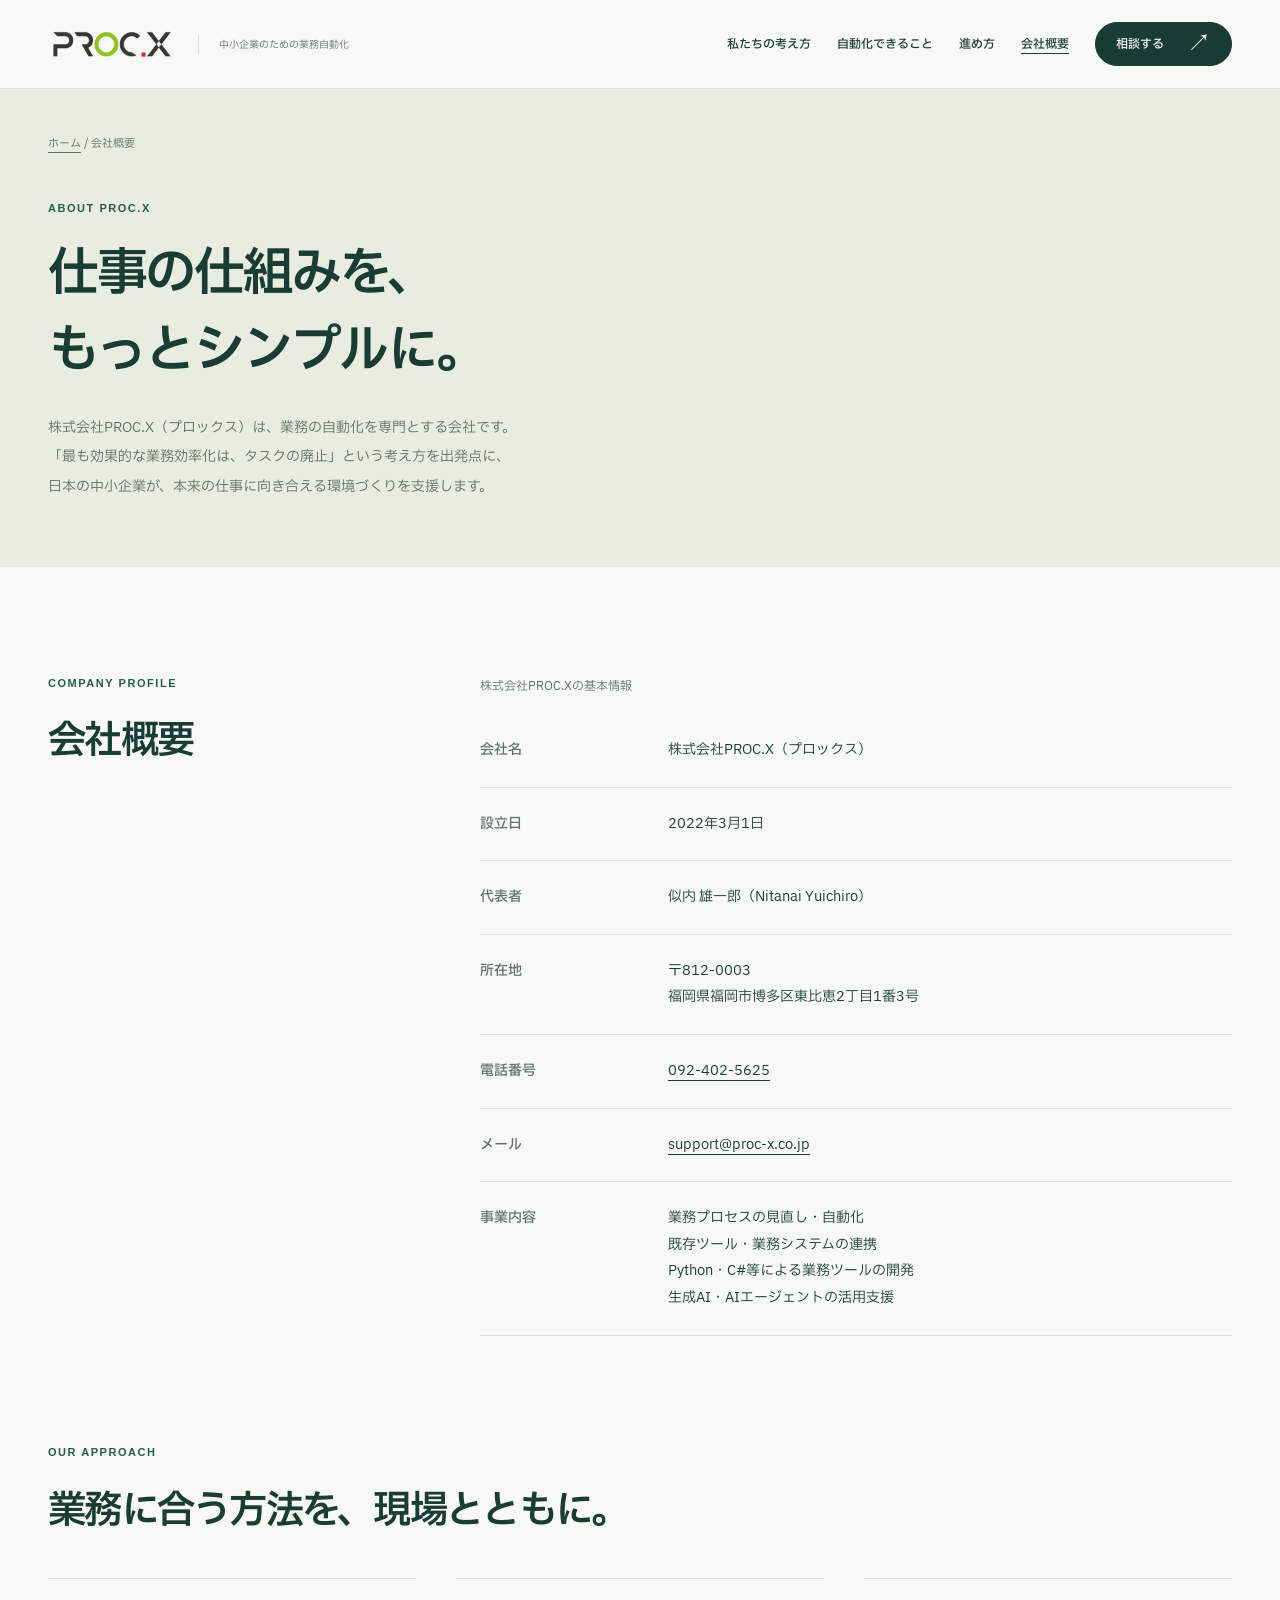
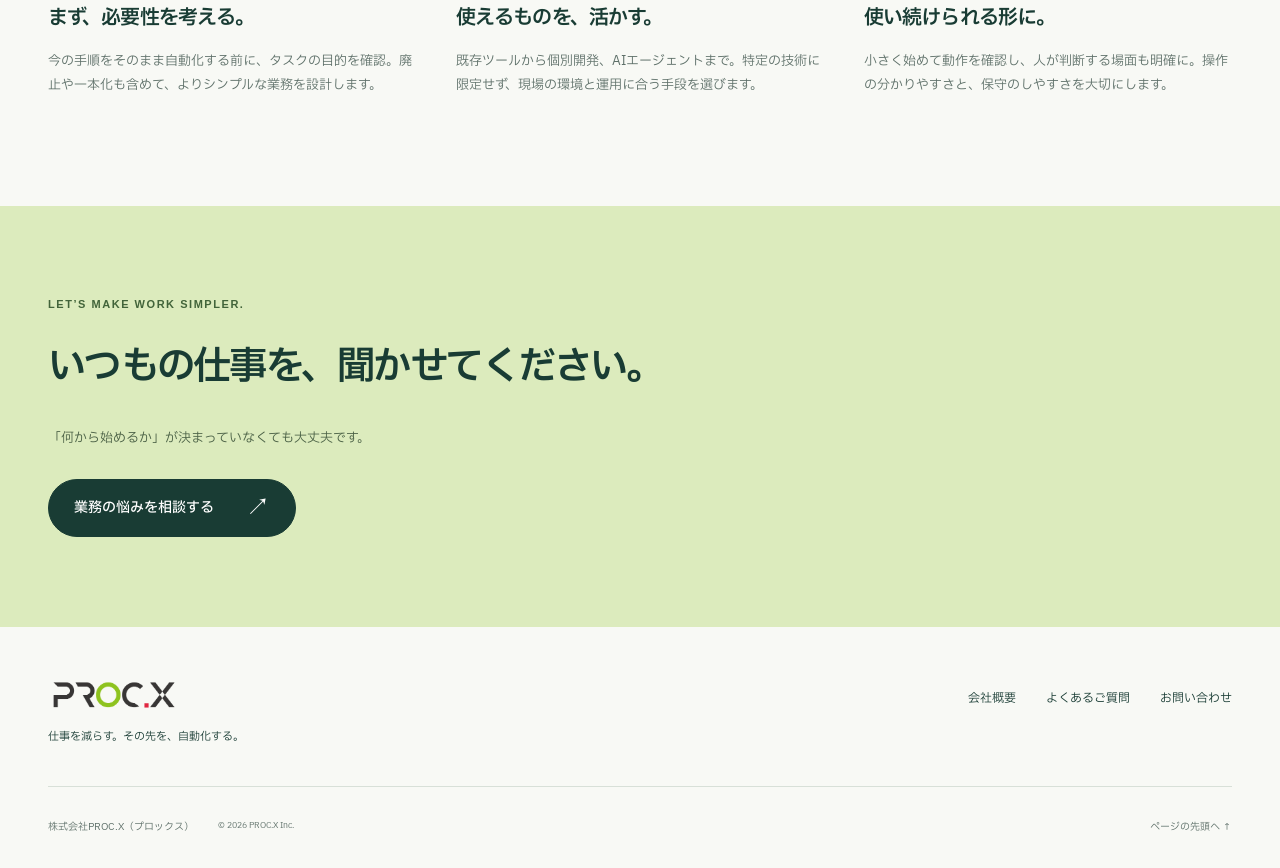
==== commit 04908151: "Refresh site with modern green design and consistent workflow copy" ====
--- a/company.html
+++ b/company.html
@@ -30,8 +30,8 @@
       href="https://fonts.googleapis.com/css2?family=IBM+Plex+Sans+JP:wght@400;500;600;700&display=swap"
       rel="stylesheet"
     />
-    <link rel="stylesheet" href="styles/site.css?v=20260905" />
-    <script src="scripts/main.js?v=20260905" defer></script>
+    <link rel="stylesheet" href="styles/site.css?v=20260912" />
+    <script src="scripts/main.js?v=20260912" defer></script>
   </head>
   <body>
     <a class="skip-link" href="#main">本文へ移動</a>
@@ -56,7 +56,7 @@
           <a href="index.html#philosophy">私たちの考え方</a
           ><a href="index.html#examples">自動化できること</a
           ><a href="index.html#approach">進め方</a
-          ><a href="company.html">会社概要</a
+          ><a href="company.html" aria-current="page">会社概要</a
           ><a class="button button-small" href="index.html#contact"
             >相談する <span aria-hidden="true">↗</span></a
           >
--- a/styles/site.css
+++ b/styles/site.css
@@ -1,16 +1,15 @@
-/* Shared visual system. No runtime dependencies. */
+/* PROC.X — warm paper, forest green, and a clear path through work. */
 :root {
   color-scheme: light;
-  --paper: #f7f8f5;
+  --paper: #f8f9f5;
   --white: #fff;
-  --ink: #172636;
-  --muted: #59646d;
-  --blue: #234ce4;
-  --line: #dce1df;
-  --soft: #eaf0fb;
-  --lime: #e3eeae;
+  --ink: #193c34;
+  --muted: #5e7069;
+  --accent: #245d48;
+  --line: #d8e0d8;
+  --lime: #d4ed94;
   --container: 1200px;
-  font-family: "IBM Plex Sans JP", sans-serif;
+  font-family: "IBM Plex Sans JP", "Yu Gothic", sans-serif;
   font-synthesis: none;
 }
 * {
@@ -18,7 +17,7 @@
 }
 html {
   scroll-behavior: smooth;
-  scroll-padding-top: 100px;
+  scroll-padding-top: 104px;
 }
 body {
   margin: 0;
@@ -28,18 +27,13 @@
   line-height: 1.9;
   -webkit-font-smoothing: antialiased;
 }
-h1,
-h2,
-h3,
-p {
+h1, h2, h3, p {
   margin: 0;
 }
-h1,
-h2,
-h3 {
+h1, h2, h3 {
   line-height: 1.5;
   font-weight: 600;
-  letter-spacing: -0.045em;
+  letter-spacing: -.045em;
 }
 a {
   color: inherit;
@@ -49,14 +43,11 @@
   font: inherit;
   cursor: pointer;
 }
-button,
-a {
+button, a {
   -webkit-tap-highlight-color: transparent;
 }
-button:focus-visible,
-a:focus-visible,
-summary:focus-visible {
-  outline: 3px solid #ce6a20;
+:focus-visible {
+  outline: 3px solid #ba541d;
   outline-offset: 5px;
 }
 img {
@@ -66,7 +57,7 @@
 }
 em {
   font-style: normal;
-  color: var(--blue);
+  color: var(--accent);
 }
 [hidden] {
   display: none !important;
@@ -92,15 +83,15 @@
   font-size: 11px;
   font-weight: 600;
   line-height: 1.6;
-  letter-spacing: 0.13em;
-  color: var(--blue);
+  letter-spacing: .14em;
+  color: var(--accent);
 }
 .status-dot {
   display: inline-block;
   width: 7px;
   height: 7px;
   border-radius: 50%;
-  background: var(--blue);
+  background: var(--accent);
   margin-right: 9px;
   flex-shrink: 0;
 }
@@ -111,55 +102,54 @@
   gap: 32px;
   min-height: 58px;
   padding: 15px 25px;
-  background: var(--blue);
-  border: 1px solid var(--blue);
+  background: var(--ink);
+  border: 1px solid var(--ink);
+  border-radius: 100px;
   color: white;
   text-decoration: none;
-  font-weight: 600;
+  font-weight: 500;
   font-size: 14px;
-  transition:
-    background 0.2s,
-    transform 0.2s;
+  transition: background .2s, transform .2s;
 }
 .button:hover {
-  background: #1636b2;
+  background: #32634d;
   transform: translateY(-2px);
 }
 .button span {
-  font-size: 22px;
+  font-size: 24px;
   line-height: 1;
 }
 .button-small {
-  min-height: 42px;
-  padding: 9px 18px;
+  min-height: 44px;
+  padding: 9px 20px;
   font-size: 12px;
-  gap: 28px;
+  gap: 23px;
 }
 .text-link {
   display: inline-flex;
   align-items: center;
-  gap: 24px;
+  gap: 22px;
   font-size: 13px;
-  font-weight: 600;
+  font-weight: 500;
   text-decoration: none;
   border-bottom: 1px solid var(--ink);
-  padding-bottom: 5px;
+  padding: 10px 0;
 }
 .text-link:hover {
-  color: var(--blue);
-  border-color: var(--blue);
+  color: var(--accent);
 }
 .small-note {
   color: var(--muted);
-  font-size: 11px;
+  font-size: 12px;
   line-height: 1.8;
 }
 .mobile-break {
   display: none;
 }
-/* Header */
+/* Navigation */
 .site-header {
-  background: rgba(247, 248, 245, 0.97);
+  background: #f8f9f5f2;
+  backdrop-filter: blur(16px);
   border-bottom: 1px solid var(--line);
   position: sticky;
   top: 0;
@@ -173,12 +163,11 @@
 }
 .brand {
   display: block;
-  width: 133px;
+  width: 128px;
   flex-shrink: 0;
 }
 .brand-caption {
   font-size: 10px;
-  letter-spacing: 0.025em;
   color: var(--muted);
   padding-left: 20px;
   border-left: 1px solid var(--line);
@@ -186,7 +175,7 @@
 .site-nav {
   display: flex;
   align-items: center;
-  gap: 25px;
+  gap: 26px;
   margin-left: auto;
 }
 .site-nav > a:not(.button) {
@@ -194,215 +183,248 @@
   text-decoration: none;
   font-weight: 500;
 }
-.site-nav > a:hover {
-  color: var(--blue);
-}
-.site-nav > .button:hover {
-  color: white;
+.site-nav > a:not(.button):hover, .site-nav a[aria-current] {
+  text-decoration: underline;
 }
 .nav-toggle {
   display: none;
 }
-/* Hero and the before/after workflow */
+/* Hero: a native, scalable workflow illustration */
 .hero {
-  padding-top: 80px;
+  padding-top: 76px;
+  background: radial-gradient(ellipse at 85% 35%, #e7eedb 0, transparent 55%);
 }
 .hero-grid {
   display: grid;
-  grid-template-columns: 1fr 1fr;
+  grid-template-columns: 1.04fr 1fr;
   gap: 64px;
   align-items: center;
 }
 .hero-copy > .eyebrow {
-  margin-bottom: 26px;
+  margin-bottom: 24px;
   display: flex;
   align-items: center;
 }
 .hero h1 {
-  font-size: clamp(48px, 4.4vw, 66px);
+  font-size: clamp(46px, 4.7vw, 68px);
   line-height: 1.42;
-  letter-spacing: -0.06em;
+  letter-spacing: -.065em;
+}
+.hero h1 em {
+  position: relative;
+}
+.hero h1 em::after {
+  content: "";
+  position: absolute;
+  left: 0;
+  right: .5em;
+  bottom: 2px;
+  height: 7px;
+  background: var(--lime);
+  z-index: -1;
+}
+.hero-copy {
+  isolation: isolate;
 }
 .hero-lead {
-  font-size: 18px;
+  font-size: 17px;
   font-weight: 500;
-  line-height: 1.85;
+  line-height: 1.9;
   margin-top: 25px;
 }
 .hero-description {
   font-size: 13px;
   line-height: 2;
-  margin-top: 16px;
+  margin-top: 14px;
   color: var(--muted);
 }
 .hero-actions {
   display: flex;
   align-items: center;
-  gap: 26px;
-  margin-top: 32px;
+  flex-wrap: wrap;
+  gap: 24px;
+  margin-top: 28px;
 }
 .hero-copy > .small-note {
-  margin-top: 15px;
-}
-.hero-board {
-  background: #eef1ed;
-  padding: 22px 25px 18px;
+  margin-top: 14px;
+  font-size: 11px;
+}
+.workflow-visual {
+  min-width: 0;
+  padding: 26px;
+  border-radius: 26px;
+  background: #e8eddf;
+  border: 1px solid #d7e0cf;
+  box-shadow: 0 24px 70px -40px #193c3450;
+}
+.visual-heading {
+  display: flex;
+  justify-content: space-between;
+  align-items: center;
+  font: 11px Arial,sans-serif;
+  letter-spacing: .13em;
+  margin-bottom: 22px;
+}
+.visual-symbol {
+  font-size: 36px;
+  line-height: 1;
+  color: var(--accent);
+}
+.workflow-stage {
+  border-radius: 15px;
+}
+.stage-before {
+  padding: 20px;
+  border: 1px dashed #aebdab;
+  background: #f8f9f570;
+}
+.stage-caption {
+  display: flex;
+  justify-content: space-between;
+  gap: 14px;
+  font-size: 10px;
+  color: var(--muted);
+}
+.stage-caption > span:first-child {
+  font: 11px Arial,sans-serif;
+  letter-spacing: .12em;
+}
+.scattered-tasks {
+  display: grid;
+  grid-template-columns: 1fr 1fr;
+  gap: 10px;
+  padding: 22px 0 8px;
+}
+.scattered-tasks span {
+  text-align: center;
+  font-size: 12px;
+  background: #fff;
   border: 1px solid var(--line);
-  border-radius: 4px;
-  box-shadow: 16px 16px 0 #e9eddf;
-  transform: rotate(-1deg);
-}
-.board-top {
+  border-radius: 7px;
+  padding: 9px 4px;
+  color: var(--muted);
+}
+.scattered-tasks span:nth-child(2) {
+  transform: rotate(4deg);
+  text-decoration: line-through;
+  text-decoration-color: #879b86;
+}
+.scattered-tasks span:nth-child(3) {
+  transform: rotate(-3deg);
+}
+.flow-bridge {
   display: flex;
   align-items: center;
-  justify-content: space-between;
-  font-size: 12px;
+  gap: 14px;
+  padding: 22px 4px;
+  font-size: 11px;
+}
+.flow-bridge > span:first-child {
+  flex: 1;
+  height: 1px;
+  background: #b7c6ae;
+}
+.flow-bridge b {
   font-weight: 500;
-  gap: 10px;
-  margin-bottom: 20px;
-}
-.board-index {
-  font-family: Arial, sans-serif;
-  font-size: 9px;
-  letter-spacing: 0.1em;
-  color: var(--muted);
-}
-.board-before {
-  padding: 17px 21px;
-  background: var(--white);
-  border: 1px solid var(--line);
-  border-radius: 3px;
-}
-.board-label {
-  font-size: 10px;
-  font-weight: 600;
-  letter-spacing: 0.04em;
-  color: var(--muted);
-  margin-bottom: 11px;
-}
-.task-line {
+}
+.flow-bridge > span:last-child {
+  font-size: 22px;
+}
+.stage-after {
+  background: var(--ink);
+  color: white;
+  padding: 22px;
+}
+.stage-after .stage-caption {
+  color: #d5e3cc;
+}
+.flow-status::before {
+  content: "";
+  display: inline-block;
+  width: 5px;
+  height: 5px;
+  border-radius: 50%;
+  background: var(--lime);
+  margin-right: 6px;
+}
+.flow-route {
   display: flex;
   align-items: center;
   gap: 12px;
-  padding: 10px 0;
-  border-top: 1px solid #edf0ed;
-  font-size: 12px;
-}
-.task-number {
-  font-family: Arial, sans-serif;
+  padding: 23px 0;
+}
+.flow-route small, .human-focus small {
+  display: block;
   font-size: 10px;
-  color: #6c757b;
-}
-.mini-label {
+  color: #c4d5c9;
+  margin-bottom: 4px;
+}
+.flow-route strong {
+  font-size: 13px;
+  font-weight: 500;
+}
+.flow-icon {
+  font-size: 27px;
+  color: var(--lime);
+}
+.route-check {
   margin-left: auto;
-  font-size: 9px;
-  border: 1px solid var(--line);
-  padding: 1px 6px;
-  white-space: nowrap;
-  color: var(--muted);
-}
-.board-divider {
+  color: var(--lime);
+}
+.human-focus {
+  background: var(--lime);
+  border-radius: 10px;
+  padding: 23px 18px;
   display: flex;
   align-items: center;
-  justify-content: center;
-  gap: 30px;
+  gap: 20px;
+  color: var(--ink);
+}
+.human-focus small {
+  color: #425b37;
+}
+.human-focus strong {
+  font-size: 24px;
+  line-height: 1.55;
+  font-weight: 500;
+  letter-spacing: -.04em;
+}
+.focus-icon {
+  font: 52px Arial,sans-serif;
+}
+.visual-footer {
+  display: flex;
+  justify-content: space-between;
+  font: 9px Arial,sans-serif;
+  letter-spacing: .1em;
+  margin-top: 23px;
+}
+.visual-note {
+  margin-top: 12px;
   font-size: 10px;
-  letter-spacing: 0.04em;
-  padding: 15px 0;
-  color: var(--muted);
-}
-.board-divider > span:last-child {
-  color: var(--blue);
-  font-size: 21px;
-}
-.board-after {
-  padding: 18px 21px;
-  background: white;
-  border: 1px solid #cbd7f9;
-  border-radius: 3px;
-}
-.board-after > .board-label {
-  color: var(--blue);
-}
-.result-row {
-  display: flex;
-  gap: 13px;
-  align-items: start;
-  padding: 12px 0;
-  border-top: 1px solid #edf0ed;
-}
-.result-tag {
-  font-size: 9px;
-  font-weight: 500;
-  padding: 2px 6px;
-  min-width: 49px;
-  text-align: center;
-  flex-shrink: 0;
-  margin-top: 2px;
-  border-radius: 2px;
-}
-.eliminated .result-tag {
-  background: #eef0ed;
-  color: #4c5c51;
-}
-.automated .result-tag {
-  background: var(--blue);
-  color: white;
-}
-.human .result-tag {
-  background: var(--lime);
-  color: #334418;
-}
-.result-row strong {
-  font-size: 12px;
-  font-weight: 500;
-}
-.result-row p {
-  font-size: 10px;
-  color: var(--muted);
-  margin-top: 2px;
-}
-.eliminated strong {
-  text-decoration: line-through;
-  text-decoration-color: #748673;
-}
-.board-bottom {
-  display: flex;
-  align-items: center;
-  justify-content: center;
-  margin-top: 18px;
-  font-size: 10px;
-}
-.board-bottom strong {
-  font-weight: 500;
-}
-.board-note {
-  font-size: 8px;
-  color: var(--muted);
-  text-align: center;
-  margin-top: 8px;
+  color: var(--muted);
 }
 .hero-bottom {
   display: flex;
   justify-content: space-between;
   gap: 20px;
   border-top: 1px solid var(--line);
-  margin-top: 72px;
-  padding: 21px 0;
+  margin-top: 64px;
+  padding: 23px 0;
   color: var(--muted);
   font-size: 10px;
-  letter-spacing: 0.045em;
+  letter-spacing: .05em;
 }
 .hero-bottom > span:first-child {
-  font-family: Arial, sans-serif;
-  letter-spacing: 0.12em;
-}
-/* Philosophy */
+  font-family: Arial,sans-serif;
+  letter-spacing: .14em;
+}
+/* Editorial sections */
 .section {
-  padding: 105px 0;
+  padding: 108px 0;
 }
 .section h2 {
-  font-size: clamp(30px, 3vw, 42px);
+  font-size: clamp(28px, 3vw, 42px);
   line-height: 1.6;
 }
 .section-intro {
@@ -421,37 +443,36 @@
 }
 .philosophy {
   background: white;
-  border-top: 1px solid var(--line);
 }
 .principle-grid {
   display: grid;
   grid-template-columns: repeat(3, 1fr);
-  gap: 0;
+  gap: 20px;
   margin-top: 50px;
-  border: 1px solid var(--line);
 }
 .principle {
-  padding: 30px 30px 25px;
-}
-.principle + .principle {
-  border-left: 1px solid var(--line);
+  padding: 30px;
+  border-radius: 18px;
+  background: #f1f3eb;
+}
+.principle:nth-child(2) {
+  background: #e8eddf;
 }
 .principle-top {
   display: flex;
   justify-content: space-between;
   gap: 12px;
-  font-family: Arial, sans-serif;
-  letter-spacing: 0.08em;
-  color: var(--muted);
-  font-size: 9px;
+  font: 10px Arial,sans-serif;
+  letter-spacing: .08em;
+  color: var(--muted);
 }
 .principle h3 {
-  font-size: 37px;
-  margin: 25px 0 17px;
-  letter-spacing: -0.06em;
+  font-size: 36px;
+  margin: 28px 0 17px;
+  letter-spacing: -.06em;
 }
 .principle h3 span {
-  color: var(--blue);
+  color: #668946;
 }
 .principle p {
   font-size: 13px;
@@ -460,7 +481,7 @@
 }
 .principle-example {
   font-size: 10px;
-  border-top: 1px solid var(--line);
+  border-top: 1px solid #cdd5c5;
   padding-top: 22px;
   margin-top: 25px;
 }
@@ -471,13 +492,14 @@
   margin-top: 4px;
 }
 .principle-blue {
-  background: var(--blue);
+  background: var(--ink);
   color: white;
 }
-.principle-blue h3 span,
-.principle-blue p,
-.principle-blue .principle-top {
-  color: white;
+.principle-blue h3 span {
+  color: var(--lime);
+}
+.principle-blue p, .principle-blue .principle-top {
+  color: #d1dfd3;
 }
 .principle-blue .principle-example {
   border-color: #ffffff40;
@@ -492,7 +514,6 @@
   color: var(--ink);
   font-weight: 600;
 }
-/* Interactive examples */
 .section-heading {
   display: flex;
   justify-content: space-between;
@@ -508,47 +529,49 @@
   color: var(--muted);
   line-height: 2;
 }
+/* Before / after explorer */
 .example-picker {
   display: grid;
   grid-template-columns: repeat(3, 1fr);
-  border-bottom: 1px solid var(--line);
-  gap: 16px;
+  gap: 10px;
+  margin-bottom: 20px;
 }
 .example-picker button {
-  border: 0;
+  border: 1px solid var(--line);
+  border-radius: 100px;
   background: transparent;
-  text-align: left;
   color: var(--muted);
   font-size: 13px;
-  padding: 18px 14px;
-  border-bottom: 3px solid transparent;
-  margin-bottom: -1px;
+  padding: 16px 10px;
 }
 .example-picker button[aria-pressed="true"] {
-  color: var(--blue);
-  border-color: var(--blue);
-  font-weight: 600;
+  color: white;
+  background: var(--ink);
+  border-color: var(--ink);
 }
 .example-picker button:hover {
-  background: #edf0e9;
+  box-shadow: inset 0 0 0 1px var(--ink);
 }
 .example-panel {
   display: grid;
-  grid-template-columns: 0.85fr 1.15fr;
+  grid-template-columns: .85fr 1.15fr;
   background: white;
   border: 1px solid var(--line);
-  min-height: 402px;
+  border-radius: 20px;
+  min-height: 430px;
 }
 .example-context {
   padding: 40px;
   border-right: 1px solid var(--line);
+  background: #ecf0e6;
+  border-radius: 20px 0 0 20px;
 }
 .example-category {
   font-size: 11px;
-  color: var(--blue);
+  color: var(--accent);
 }
 .example-context h3 {
-  font-size: 25px;
+  font-size: 26px;
   line-height: 1.7;
   margin: 16px 0;
 }
@@ -558,7 +581,7 @@
   color: var(--muted);
 }
 .example-context > .example-tools {
-  font-size: 10px;
+  font-size: 11px;
   border-top: 1px solid var(--line);
   padding-top: 19px;
   margin-top: 26px;
@@ -569,21 +592,21 @@
 .example-view-switch {
   display: flex;
   justify-content: flex-end;
-  gap: 0;
+  gap: 4px;
   margin-bottom: 13px;
 }
 .example-view-switch button {
-  font-size: 10px;
-  min-height: 38px;
-  padding: 5px 20px;
-  background: #f0f2ef;
-  color: var(--muted);
-  border: 1px solid var(--line);
+  font-size: 11px;
+  min-height: 44px;
+  padding: 7px 20px;
+  background: #f0f2eb;
+  color: var(--muted);
+  border: 0;
+  border-radius: 100px;
 }
 .example-view-switch button[aria-pressed="true"] {
   background: var(--ink);
   color: white;
-  border-color: var(--ink);
 }
 .example-state {
   font-size: 11px;
@@ -611,29 +634,26 @@
   padding: 3px 6px;
   margin-top: 2px;
   flex-shrink: 0;
-}
-.tag-remove {
-  background: #eceeea;
-  color: #4c5c51;
+  border-radius: 5px;
+}
+.tag-remove, .tag-manual {
+  background: #eef0e9;
+  color: #506047;
 }
 .tag-auto {
-  background: var(--blue);
+  background: var(--ink);
   color: white;
 }
 .tag-human {
   background: var(--lime);
   color: #334418;
 }
-.tag-manual {
-  background: #f0f1f0;
-  color: var(--muted);
-}
 .example-steps strong {
   font-size: 13px;
   font-weight: 500;
 }
 .example-steps p {
-  font-size: 11px;
+  font-size: 12px;
   color: var(--muted);
   margin-top: 4px;
   line-height: 1.8;
@@ -643,21 +663,21 @@
   padding-top: 16px;
   font-size: 12px;
   font-weight: 500;
-  color: var(--blue);
+  color: var(--accent);
 }
 .examples .small-note {
-  margin-top: 16px;
-}
-/* Capabilities */
+  margin-top: 20px;
+}
+/* Tools and capabilities */
 .capabilities {
   background: var(--ink);
   color: white;
 }
-.capabilities .eyebrow {
-  color: #b8c7ff;
+.capabilities .eyebrow, .capability-number {
+  color: var(--lime);
 }
 .capabilities .section-heading > p {
-  color: #bdc5cd;
+  color: #c1d0c5;
 }
 .capability-grid {
   display: grid;
@@ -666,26 +686,24 @@
   border-bottom: 1px solid #ffffff30;
 }
 .capability-grid article {
-  padding: 34px 32px 36px 0;
+  padding: 38px 30px 38px 0;
 }
 .capability-grid article + article {
   border-left: 1px solid #ffffff30;
-  padding-left: 32px;
+  padding-left: 30px;
 }
 .capability-number {
-  font-family: Arial, sans-serif;
-  font-size: 10px;
-  letter-spacing: 0.1em;
-  color: #b8c7ff;
+  font: 11px Arial,sans-serif;
+  letter-spacing: .1em;
 }
 .capability-grid h3 {
   font-size: 22px;
-  margin: 22px 0 16px;
+  margin: 27px 0 16px;
 }
 .capability-grid p {
   font-size: 13px;
   line-height: 2;
-  color: #bdc5cd;
+  color: #c1d0c5;
 }
 .tool-tags {
   display: flex;
@@ -695,9 +713,10 @@
 }
 .tool-tags span {
   border: 1px solid #ffffff35;
-  padding: 3px 9px;
+  border-radius: 100px;
+  padding: 4px 12px;
   font-size: 10px;
-  color: #e0e5ea;
+  color: #e0e8de;
 }
 .capabilities-foot {
   display: flex;
@@ -711,10 +730,10 @@
   font-weight: 500;
 }
 .capabilities-foot p {
-  font-size: 11px;
-  color: #bdc5cd;
-}
-/* Process and FAQ */
+  font-size: 12px;
+  color: #c1d0c5;
+}
+/* Process and FAQs */
 .approach .section-intro {
   grid-template-columns: 1fr 1.15fr;
   gap: 90px;
@@ -732,26 +751,31 @@
 }
 .approach-list li {
   display: flex;
-  gap: 26px;
+  gap: 24px;
   border-top: 1px solid var(--line);
-  padding: 26px 0;
+  padding: 27px 0;
 }
 .approach-list li:first-child {
   padding-top: 0;
   border: 0;
 }
 .approach-list li > span {
-  font-family: Arial, sans-serif;
-  font-size: 15px;
-  color: var(--blue);
-  padding-top: 3px;
+  display: grid;
+  place-items: center;
+  flex-shrink: 0;
+  width: 38px;
+  height: 38px;
+  border: 1px solid #cad6c4;
+  border-radius: 50%;
+  font: 12px Arial,sans-serif;
+  color: var(--accent);
 }
 .approach-list h3 {
   font-size: 18px;
-  letter-spacing: -0.03em;
+  letter-spacing: -.03em;
 }
 .approach-list p {
-  font-size: 12px;
+  font-size: 13px;
   color: var(--muted);
   line-height: 2;
   margin-top: 10px;
@@ -760,8 +784,9 @@
   display: grid;
   grid-template-columns: 1fr 2fr;
   gap: 56px;
-  background: #eaf0e1;
-  padding: 32px 40px;
+  background: #e8eedc;
+  border-radius: 16px;
+  padding: 35px 40px;
   margin-top: 44px;
 }
 .human-note .eyebrow {
@@ -769,17 +794,16 @@
   padding-top: 6px;
 }
 .human-note h3 {
-  font-size: 19px;
+  font-size: 20px;
 }
 .human-note p {
-  font-size: 12px;
+  font-size: 13px;
   line-height: 2;
   margin-top: 10px;
   color: #505e4b;
 }
 .faq {
   background: white;
-  border-top: 1px solid var(--line);
 }
 .faq-grid {
   display: grid;
@@ -801,7 +825,7 @@
   align-items: center;
   justify-content: space-between;
   gap: 20px;
-  padding: 23px 0;
+  padding: 25px 0;
   font-size: 14px;
   font-weight: 500;
   cursor: pointer;
@@ -811,10 +835,10 @@
   display: none;
 }
 .faq-list summary::after {
-  content: "＋";
-  font-size: 19px;
+  content: "+";
+  font-size: 21px;
   font-weight: 400;
-  color: var(--blue);
+  color: var(--accent);
   flex-shrink: 0;
 }
 .faq-list details[open] summary::after {
@@ -826,20 +850,20 @@
   color: var(--muted);
   padding: 0 30px 24px 0;
 }
-/* Contact and footer */
+/* Contact */
 .contact-section {
-  background: var(--blue);
-  color: white;
+  background: #dcebbd;
+  color: var(--ink);
   padding: 90px 0;
 }
 .contact-grid {
   display: grid;
   grid-template-columns: 1.3fr 1fr;
   align-items: center;
-  gap: 100px;
+  gap: 85px;
 }
 .contact-section .eyebrow {
-  color: #d9e1ff;
+  color: #42643a;
 }
 .contact-section h2 {
   font-size: clamp(28px, 3vw, 41px);
@@ -848,13 +872,14 @@
 }
 .contact-section h2 + p {
   font-size: 13px;
-  color: #e1e7ff;
+  color: #4a6045;
   line-height: 2;
   margin-top: 25px;
 }
 .contact-card {
-  padding: 30px;
-  background: white;
+  padding: 32px;
+  background: #fcfdf8;
+  border-radius: 18px;
   color: var(--ink);
 }
 .contact-label {
@@ -867,11 +892,10 @@
 }
 .contact-address {
   display: block;
-  font-family: Arial, sans-serif;
-  font-size: 22px;
+  font-family: Arial,sans-serif;
+  font-size: 24px;
   margin: 21px 0 14px;
   text-decoration: none;
-  letter-spacing: 0.01em;
   overflow-wrap: anywhere;
 }
 .contact-card > p:not(.contact-label) {
@@ -883,27 +907,32 @@
   margin-top: 13px;
 }
 .contact-copy button {
-  padding: 7px 0;
+  padding: 10px 0;
+  min-height: 44px;
   background: none;
   border: 0;
-  border-bottom: 1px solid var(--line);
+  text-decoration: underline;
+  text-underline-offset: 5px;
   font-size: 11px;
   color: var(--muted);
 }
 #copy-status {
   display: block;
-  font-size: 10px;
-  color: var(--blue);
+  font-size: 11px;
+  color: var(--accent);
   min-height: 19px;
 }
 .contact-card > .contact-small {
-  font-size: 10px !important;
+  font-size: 11px !important;
   border-top: 1px solid var(--line);
   padding-top: 18px;
   margin-top: 15px;
 }
+.contact-page-button {
+  margin-top: 28px;
+}
 .site-footer {
-  padding: 48px 0 20px;
+  padding: 50px 0 22px;
 }
 .footer-top {
   display: flex;
@@ -925,151 +954,125 @@
 .footer-links a {
   font-size: 12px;
   text-decoration: none;
+  padding-block: 10px;
 }
 .footer-links a:hover {
-  color: var(--blue);
+  text-decoration: underline;
 }
 .footer-bottom {
+  display: flex;
+  gap: 24px;
+  align-items: center;
   border-top: 1px solid var(--line);
+  margin-top: 38px;
   padding-top: 20px;
-  margin-top: 38px;
-  display: flex;
-  gap: 25px;
-  align-items: center;
-  color: var(--muted);
   font-size: 10px;
-}
-.footer-bottom small {
-  font-size: 10px;
+  color: var(--muted);
 }
 .footer-bottom > a {
   margin-left: auto;
   text-decoration: none;
-}
-/* Secondary pages */
+  padding-block: 10px;
+}
+/* Supporting pages */
 .page-hero {
-  padding: 72px 0 65px;
-  border-bottom: 1px solid var(--line);
+  padding: 45px 0 66px;
+  background: #e8eddf;
 }
 .breadcrumbs {
   font-size: 11px;
   color: var(--muted);
-  margin-bottom: 35px;
+  margin-bottom: 45px;
 }
 .page-hero h1 {
-  font-size: clamp(38px, 5vw, 60px);
-  margin: 15px 0 20px;
-}
-.page-hero .section-lead {
-  max-width: 660px;
+  font-size: clamp(35px, 4vw, 54px);
+  margin-top: 20px;
 }
 .company-layout {
   display: grid;
   grid-template-columns: 1fr 2fr;
   gap: 56px;
 }
+.company-layout h2 {
+  margin-top: 18px;
+}
 .profile-table {
   width: 100%;
   border-collapse: collapse;
   text-align: left;
-  font-size: 14px;
-}
-.profile-table th,
-.profile-table td {
-  border-bottom: 1px solid var(--line);
-  padding: 23px 18px;
-  vertical-align: top;
-}
-.profile-table th {
-  width: 25%;
-  font-size: 12px;
-  font-weight: 500;
 }
 .profile-table caption {
   text-align: left;
   font-size: 12px;
   color: var(--muted);
-  margin-bottom: 15px;
+  padding-bottom: 16px;
+}
+.profile-table th, .profile-table td {
+  border-bottom: 1px solid var(--line);
+  padding: 23px 0;
+  font-size: 14px;
+  vertical-align: top;
+}
+.profile-table th {
+  width: 25%;
+  font-weight: 500;
+  color: var(--muted);
 }
 .company-services {
   padding-top: 0;
 }
 .company-services h2 {
-  margin-bottom: 30px;
+  margin-top: 20px;
 }
 .company-service-list {
   display: grid;
-  grid-template-columns: repeat(3, 1fr);
-  gap: 25px;
+  grid-template-columns: repeat(3,1fr);
+  gap: 40px;
+  margin-top: 35px;
 }
 .company-service-list article {
-  border-top: 2px solid var(--blue);
-  padding-top: 25px;
+  padding-top: 24px;
+  border-top: 1px solid var(--line);
 }
 .company-service-list h3 {
   font-size: 20px;
-  margin-bottom: 12px;
+  margin-bottom: 16px;
 }
 .company-service-list p {
   font-size: 13px;
   color: var(--muted);
 }
 .simple-page {
-  min-height: 65vh;
-  padding: 90px 0;
+  padding: 90px 0 110px;
+  min-height: 60vh;
+}
+.simple-page .container {
+  max-width: 850px;
 }
 .simple-page h1 {
-  font-size: clamp(29px, 4vw, 48px);
-  margin: 22px 0;
-}
-.simple-page p {
-  max-width: 640px;
-  color: var(--muted);
-  margin-bottom: 25px;
+  font-size: clamp(28px, 3.4vw, 43px);
+  margin: 20px 0 30px;
+}
+.simple-page p:not(.eyebrow) {
+  margin-top: 20px;
+  color: var(--muted);
 }
 .simple-page .button {
-  margin-top: 15px;
+  margin-top: 32px;
 }
 /* Responsive layouts */
-@media (min-width: 1500px) {
-  .hero {
-    padding-top: 95px;
-  }
-  .hero-grid {
-    gap: 90px;
-  }
-}
 @media (max-width: 1150px) {
-  .container {
-    width: calc(100% - 64px);
-  }
   .brand-caption {
     display: none;
   }
   .hero-grid {
-    gap: 38px;
-  }
-  .hero h1 {
-    font-size: 51px;
-  }
-  .hero-board {
-    padding: 18px;
-  }
-  .hero-actions {
-    gap: 18px;
-  }
-  .hero-actions .button {
-    padding-inline: 18px;
-    gap: 20px;
+    gap: 36px;
   }
   .principle {
     padding: 25px;
   }
   .principle h3 {
-    font-size: 30px;
-  }
-  .contact-grid {
-    gap: 55px;
+    font-size: 31px;
   }
   .example-context {
     padding: 30px;
@@ -1077,13 +1080,16 @@
   .capability-grid h3 {
     font-size: 19px;
   }
+  .contact-grid {
+    gap: 45px;
+  }
 }
 @media (max-width: 850px) {
   html {
-    scroll-padding-top: 86px;
+    scroll-padding-top: 88px;
   }
   .container {
-    width: calc(100% - 44px);
+    width: calc(100% - 48px);
   }
   .header-inner {
     min-height: 72px;
@@ -1097,17 +1103,18 @@
     display: block;
     margin-left: auto;
     border: 1px solid var(--line);
-    padding: 7px 13px;
+    border-radius: 100px;
+    padding: 8px 17px;
     background: transparent;
     color: var(--ink);
-    font-size: 11px;
-    min-height: 38px;
+    font-size: 12px;
+    min-height: 44px;
   }
   .site-nav {
     width: 100%;
     flex-wrap: wrap;
     padding: 12px 0 20px;
-    gap: 18px;
+    gap: 10px 22px;
   }
   .site-header.has-js .site-nav {
     display: none;
@@ -1116,123 +1123,77 @@
     display: flex;
   }
   .site-nav a {
-    padding: 5px;
+    padding-block: 12px;
   }
   .hero {
-    padding-top: 48px;
+    padding-top: 50px;
   }
   .hero-grid {
     grid-template-columns: 1fr;
-    gap: 45px;
+    gap: 44px;
+  }
+  .hero-copy {
+    max-width: 610px;
   }
   .hero h1 {
     font-size: 60px;
   }
-  .hero h1 br:nth-of-type(2) {
-    display: none;
-  }
-  .hero-copy {
-    max-width: 610px;
-  }
-  .hero-lead {
-    font-size: 18px;
-  }
-  .hero-board {
+  .workflow-visual {
     width: 100%;
-    max-width: 600px;
+    max-width: 570px;
     justify-self: center;
-    transform: none;
-    box-shadow: 9px 9px 0 #e9eddf;
-    padding: 23px;
-  }
-  .board-top {
-    font-size: 13px;
-  }
-  .task-line {
-    font-size: 13px;
-  }
-  .result-row strong {
-    font-size: 13px;
-  }
-  .result-row p {
-    font-size: 11px;
-  }
-  .board-note {
-    font-size: 9px;
-  }
-  .board-bottom {
-    font-size: 11px;
   }
   .hero-bottom {
-    margin-top: 52px;
-    font-size: 9px;
+    margin-top: 48px;
   }
   .hero-bottom > span:last-child {
     display: none;
   }
   .section {
-    padding: 72px 0;
-  }
-  .section-intro,
-  .faq-grid,
-  .company-layout {
+    padding: 76px 0;
+  }
+  .section-intro, .faq-grid, .company-layout {
     grid-template-columns: 1fr;
-    gap: 24px;
+    gap: 26px;
   }
   .section h2 {
-    font-size: 33px;
+    font-size: 34px;
   }
   .principle-grid {
+    gap: 12px;
     margin-top: 36px;
   }
   .principle {
-    padding: 24px 18px;
+    padding: 22px 18px;
   }
   .principle-top {
     flex-direction: column;
-    gap: 5px;
+    gap: 8px;
   }
   .principle h3 {
-    font-size: 26px;
-  }
-  .principle p {
-    font-size: 12px;
-  }
-  .principle-example strong {
-    font-size: 11px;
+    font-size: 28px;
   }
   .section-heading {
     align-items: start;
     flex-direction: column;
     gap: 20px;
   }
+  .example-panel {
+    grid-template-columns: 1fr;
+  }
+  .example-context {
+    border-right: 0;
+    border-bottom: 1px solid var(--line);
+    border-radius: 20px 20px 0 0;
+  }
   .example-context h3 {
-    font-size: 23px;
-  }
-  .example-panel {
-    grid-template-columns: 1fr 1.2fr;
-  }
-  .example-context,
-  .example-change {
-    padding: 25px;
-  }
-  .example-picker button {
-    font-size: 12px;
-    padding-inline: 5px;
-  }
-  .step-tag {
-    min-width: 55px;
-    font-size: 9px;
-  }
-  .example-steps li {
-    gap: 10px;
+    font-size: 26px;
   }
   .capability-grid {
     grid-template-columns: 1fr;
   }
-  .capability-grid article,
-  .capability-grid article + article {
-    padding: 28px 0;
+  .capability-grid article, .capability-grid article + article {
+    padding: 30px 0;
     border-left: 0;
   }
   .capability-grid article + article {
@@ -1240,10 +1201,10 @@
   }
   .capability-grid h3 {
     font-size: 23px;
-    margin: 13px 0;
+    margin: 15px 0;
   }
   .tool-tags {
-    margin-top: 16px;
+    margin-top: 17px;
   }
   .capabilities-foot {
     flex-direction: column;
@@ -1256,18 +1217,18 @@
   }
   .human-note {
     grid-template-columns: 1fr;
-    gap: 13px;
-    padding: 25px;
+    gap: 15px;
+    padding: 28px;
   }
   .contact-grid {
     grid-template-columns: 1fr;
-    gap: 34px;
+    gap: 36px;
   }
   .contact-section {
     padding: 65px 0;
   }
   .contact-card {
-    max-width: 510px;
+    max-width: 540px;
     width: 100%;
   }
   .contact-section h2 {
@@ -1275,7 +1236,7 @@
   }
   .company-service-list {
     grid-template-columns: 1fr;
-    gap: 30px;
+    gap: 24px;
   }
 }
 @media (max-width: 560px) {
@@ -1283,202 +1244,165 @@
     width: calc(100% - 40px);
   }
   .hero {
-    padding-top: 37px;
+    padding-top: 34px;
   }
   .hero-copy > .eyebrow {
     font-size: 9px;
-    margin-bottom: 23px;
-    letter-spacing: 0.09em;
+    letter-spacing: .08em;
+    margin-bottom: 22px;
   }
   .hero h1 {
-    font-size: clamp(37px, 10.8vw, 58px);
-  }
-  .hero h1 br:nth-of-type(2) {
-    display: block;
+    font-size: clamp(36px, 10.8vw, 58px);
   }
   .hero-lead {
     font-size: 16px;
-    margin-top: 23px;
+    margin-top: 24px;
   }
   .hero-description {
-    font-size: 12px;
+    font-size: 13px;
   }
   .mobile-break {
     display: block;
   }
   .hero-actions {
-    gap: 21px;
-    flex-wrap: wrap;
-    margin-top: 25px;
+    gap: 15px;
+    margin-top: 24px;
   }
   .hero-actions .button {
     font-size: 12px;
-    min-height: 53px;
-    gap: 26px;
+    min-height: 54px;
+    gap: 24px;
+    padding-inline: 22px;
   }
   .hero-actions .text-link {
-    font-size: 11px;
+    font-size: 12px;
     gap: 12px;
   }
-  .hero-copy > .small-note {
+  .workflow-visual {
+    padding: 20px 16px;
+    border-radius: 20px;
+  }
+  .visual-heading {
+    margin-bottom: 17px;
+  }
+  .stage-before {
+    padding: 16px;
+  }
+  .stage-after {
+    padding: 18px 14px;
+  }
+  .stage-caption {
+    font-size: 9px;
+    gap: 8px;
+  }
+  .flow-route {
+    gap: 8px;
+  }
+  .flow-route strong {
+    font-size: 12px;
+  }
+  .human-focus {
+    gap: 14px;
+    padding: 22px 14px;
+  }
+  .human-focus strong {
+    font-size: 23px;
+  }
+  .focus-icon {
+    font-size: 40px;
+  }
+  .visual-note {
     font-size: 10px;
   }
-  .hero-board {
-    padding: 16px 13px;
-  }
-  .board-top {
-    font-size: 11px;
-    margin-bottom: 15px;
-  }
-  .board-index {
-    font-size: 8px;
-  }
-  .board-before,
-  .board-after {
-    padding: 13px;
-  }
-  .task-line {
-    font-size: 11px;
-    gap: 8px;
-  }
-  .mini-label {
-    font-size: 8px;
-    padding: 1px 4px;
-  }
-  .task-number {
-    font-size: 9px;
-  }
-  .result-row {
-    gap: 10px;
-  }
-  .result-row strong {
-    font-size: 11px;
-  }
-  .result-row p {
-    font-size: 10px;
-  }
-  .board-bottom {
-    font-size: 10px;
-    align-items: baseline;
-    text-align: center;
-  }
-  .board-bottom .status-dot {
-    width: 5px;
-    height: 5px;
-    margin-right: 5px;
-  }
-  .board-note {
-    font-size: 8px;
-  }
   .section {
-    padding: 59px 0;
+    padding: 60px 0;
   }
   .section h2 {
     font-size: 27px;
   }
   .section-lead {
-    font-size: 12px;
+    font-size: 13px;
   }
   .principle-grid {
     grid-template-columns: 1fr;
   }
   .principle {
-    padding: 25px;
-  }
-  .principle + .principle {
-    border-left: 0;
-    border-top: 1px solid var(--line);
+    padding: 27px;
   }
   .principle-top {
     flex-direction: row;
   }
   .principle h3 {
     font-size: 35px;
-    margin: 15px 0 12px;
-  }
-  .principle p {
-    font-size: 13px;
+    margin: 19px 0 13px;
   }
   .principle-example {
-    margin-top: 18px;
-    padding-top: 15px;
-  }
-  .principle-example strong {
-    font-size: 12px;
-    display: inline;
-    margin-left: 7px;
+    margin-top: 20px;
+    padding-top: 16px;
   }
   .philosophy-note {
     text-align: left;
-    font-size: 12px;
+    font-size: 13px;
     line-height: 2;
   }
   .section-heading {
     gap: 16px;
-    margin-bottom: 25px;
-  }
-  .section-heading > p {
-    font-size: 12px;
+    margin-bottom: 28px;
   }
   .example-picker {
     gap: 5px;
   }
   .example-picker button {
-    font-size: 10px;
-    padding: 14px 2px;
-    letter-spacing: -0.04em;
-  }
-  .example-panel {
-    grid-template-columns: 1fr;
+    font-size: 11px;
+    padding: 13px 2px;
+    letter-spacing: -.04em;
   }
   .example-context {
-    border-right: 0;
-    border-bottom: 1px solid var(--line);
     padding: 24px;
   }
   .example-context h3 {
-    font-size: 24px;
-  }
-  .example-context > .example-tools {
-    margin-top: 18px;
-    padding-top: 15px;
+    font-size: 23px;
   }
   .example-change {
     padding: 22px;
   }
+  .example-steps li {
+    gap: 10px;
+  }
+  .step-tag {
+    min-width: 56px;
+    font-size: 9px;
+  }
   .example-steps strong {
     font-size: 12px;
   }
   .example-outcome {
+    font-size: 12px;
+  }
+  .examples .small-note {
     font-size: 11px;
-  }
-  .examples .small-note {
-    font-size: 10px;
   }
   .approach-list h3 {
     font-size: 16px;
   }
   .approach-list li {
-    gap: 18px;
+    gap: 15px;
   }
   .human-note {
     padding: 24px;
   }
   .faq-list summary {
     font-size: 13px;
-    padding: 21px 0;
-  }
-  .faq-list details p {
-    font-size: 12px;
+    padding: 22px 0;
   }
   .contact-section h2 {
-    font-size: clamp(25px, 6.6vw, 35px);
+    font-size: clamp(24px, 6.6vw, 35px);
   }
   .contact-card {
     padding: 25px;
   }
   .contact-address {
-    font-size: 21px;
+    font-size: 22px;
   }
   .footer-top {
     flex-direction: column;
@@ -1499,8 +1423,7 @@
     width: 100%;
     margin: 6px 0 0;
   }
-  .profile-table th,
-  .profile-table td {
+  .profile-table th, .profile-table td {
     display: block;
     width: 100%;
     padding: 12px 0;
@@ -1514,33 +1437,24 @@
     font-size: 13px;
   }
   .page-hero {
-    padding: 38px 0;
+    padding: 32px 0 45px;
   }
   .page-hero h1 {
     font-size: clamp(27px, 8.4vw, 36px);
   }
   .company-services {
     padding-top: 0;
+  }
+  .simple-page {
+    padding: 60px 0 75px;
   }
 }
 @media (prefers-reduced-motion: reduce) {
   html {
     scroll-behavior: auto;
   }
-  *,
-  *::before,
-  *::after {
+  *, *::before, *::after {
     transition: none !important;
     animation: none !important;
   }
 }
-.contact-page-button {
-  margin-top: 28px;
-  background: white;
-  color: var(--blue);
-  border-color: white;
-}
-.contact-page-button:hover {
-  color: white;
-  border-color: #ffffff80;
-}
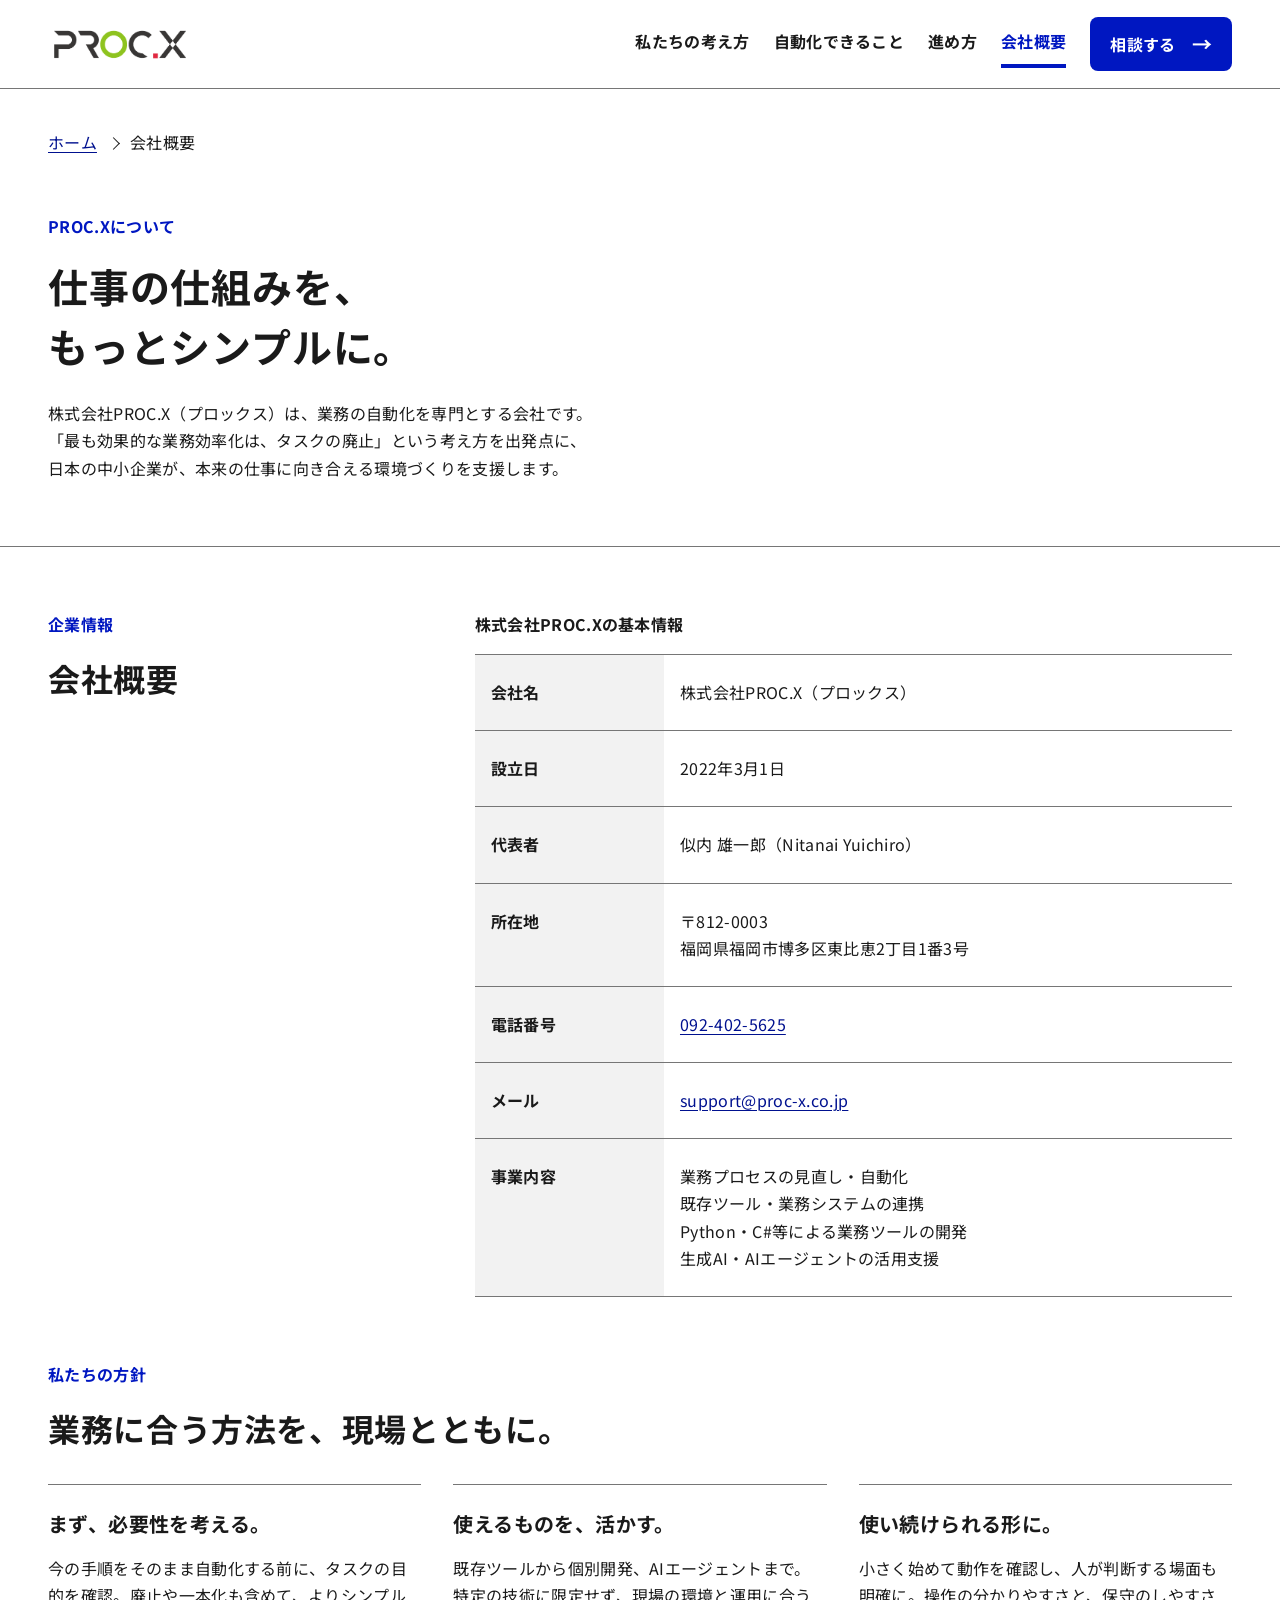
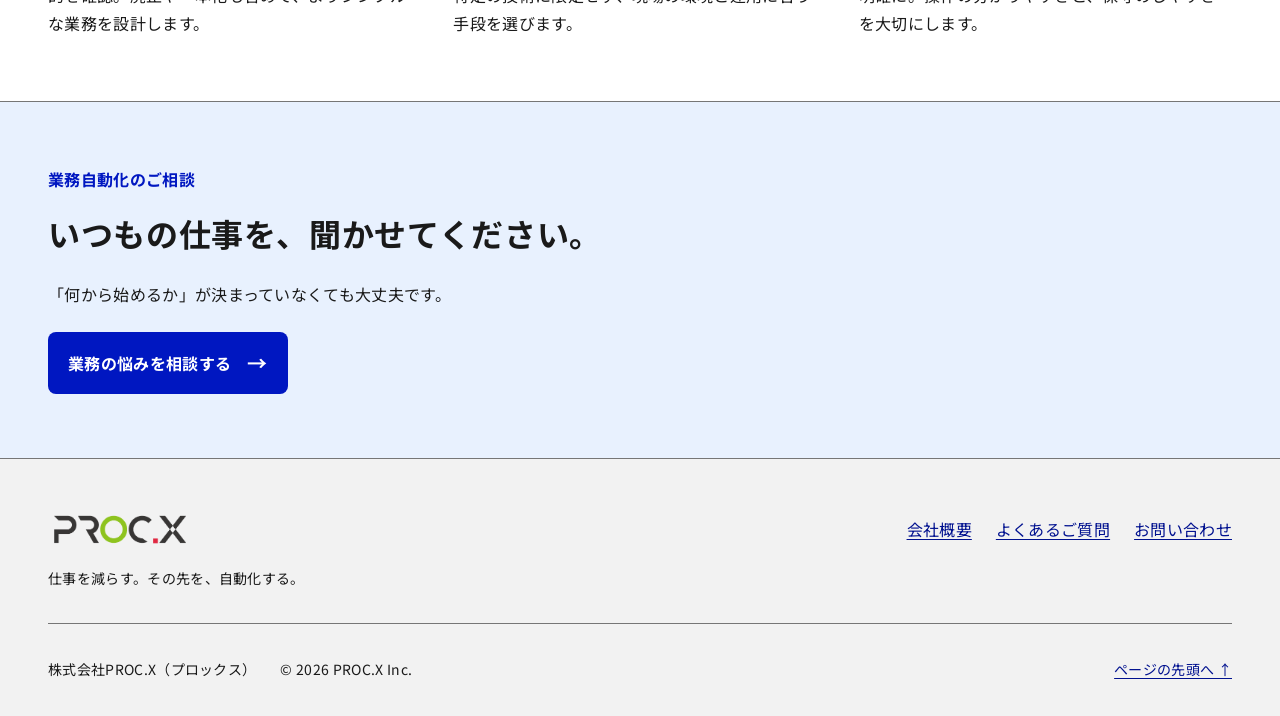
==== commit c01d065d: "Align site design and accessible interactions with DADS guidance" ====
--- a/company.html
+++ b/company.html
@@ -27,11 +27,11 @@
     <link rel="preconnect" href="https://fonts.googleapis.com" />
     <link rel="preconnect" href="https://fonts.gstatic.com" crossorigin />
     <link
-      href="https://fonts.googleapis.com/css2?family=IBM+Plex+Sans+JP:wght@400;500;600;700&display=swap"
+      href="https://fonts.googleapis.com/css2?family=Noto+Sans+JP:wght@400;700&display=swap"
       rel="stylesheet"
     />
-    <link rel="stylesheet" href="styles/site.css?v=20260912" />
-    <script src="scripts/main.js?v=20260912" defer></script>
+    <link rel="stylesheet" href="styles/site.css?v=20261004" />
+    <script src="scripts/main.js?v=20261004" defer></script>
   </head>
   <body>
     <a class="skip-link" href="#main">本文へ移動</a>
@@ -50,7 +50,7 @@
           aria-expanded="false"
           aria-controls="site-nav"
         >
-          メニュー
+          <span class="menu-icon" aria-hidden="true"></span><span class="menu-label">メニュー</span>
         </button>
         <nav class="site-nav" id="site-nav" aria-label="メインナビゲーション">
           <a href="index.html#philosophy">私たちの考え方</a
@@ -58,16 +58,16 @@
           ><a href="index.html#approach">進め方</a
           ><a href="company.html" aria-current="page">会社概要</a
           ><a class="button button-small" href="index.html#contact"
-            >相談する <span aria-hidden="true">↗</span></a
+            >相談する <span aria-hidden="true">→</span></a
           >
         </nav>
       </div>
     </header>
-    <main id="main">
+    <main id="main" tabindex="-1">
       <section class="page-hero">
         <div class="container">
-          <p class="breadcrumbs"><a href="index.html">ホーム</a> / 会社概要</p>
-          <p class="eyebrow">ABOUT PROC.X</p>
+          <nav class="breadcrumbs" aria-label="パンくずリスト"><ol><li><a href="index.html">ホーム</a></li><li aria-current="page">会社概要</li></ol></nav>
+          <p class="eyebrow">PROC.Xについて</p>
           <h1>仕事の仕組みを、<br />もっとシンプルに。</h1>
           <p class="section-lead">
             株式会社PROC.X（プロックス）は、業務の自動化を専門とする会社です。<br />「最も効果的な業務効率化は、タスクの廃止」という考え方を出発点に、<br />日本の中小企業が、本来の仕事に向き合える環境づくりを支援します。
@@ -77,7 +77,7 @@
       <section class="section">
         <div class="container company-layout">
           <div>
-            <p class="eyebrow">COMPANY PROFILE</p>
+            <p class="eyebrow">企業情報</p>
             <h2>会社概要</h2>
           </div>
           <table class="profile-table">
@@ -123,7 +123,7 @@
       </section>
       <section class="section company-services">
         <div class="container">
-          <p class="eyebrow">OUR APPROACH</p>
+          <p class="eyebrow">私たちの方針</p>
           <h2>業務に合う方法を、現場とともに。</h2>
           <div class="company-service-list">
             <article>
@@ -149,11 +149,11 @@
       </section>
       <section class="contact-section">
         <div class="container">
-          <p class="eyebrow">LET’S MAKE WORK SIMPLER.</p>
+          <p class="eyebrow">業務自動化のご相談</p>
           <h2>いつもの仕事を、聞かせてください。</h2>
           <p>「何から始めるか」が決まっていなくても大丈夫です。</p>
           <a class="button contact-page-button" href="index.html#contact"
-            >業務の悩みを相談する <span aria-hidden="true">↗</span></a
+            >業務の悩みを相談する <span aria-hidden="true">→</span></a
           >
         </div>
       </section>
@@ -180,7 +180,7 @@
       <div class="container footer-bottom">
         <span>株式会社PROC.X（プロックス）</span
         ><small>© 2026 PROC.X Inc.</small
-        ><a href="index.html#main">ページの先頭へ ↑</a>
+        ><a href="#main">ページの先頭へ ↑</a>
       </div>
     </footer>
   </body>
--- a/styles/site.css
+++ b/styles/site.css
@@ -1,15 +1,34 @@
-/* PROC.X — warm paper, forest green, and a clear path through work. */
+/* PROC.X style guide based on DADS beta v2.18.0.
+   Sources and adaptation notes: README.md and THIRD_PARTY_NOTICES.md. */
 :root {
   color-scheme: light;
-  --paper: #f8f9f5;
-  --white: #fff;
-  --ink: #193c34;
-  --muted: #5e7069;
-  --accent: #245d48;
-  --line: #d8e0d8;
-  --lime: #d4ed94;
-  --container: 1200px;
-  font-family: "IBM Plex Sans JP", "Yu Gothic", sans-serif;
+  --blue-50: #e8f1fe;
+  --blue-100: #d9e6ff;
+  --blue-900: #0017c1;
+  --blue-1000: #00118f;
+  --blue-1200: #000060;
+  --gray-50: #f2f2f2;
+  --gray-100: #e6e6e6;
+  --gray-420: #949494;
+  --gray-536: #767676;
+  --gray-600: #666666;
+  --gray-800: #333333;
+  --gray-900: #1a1a1a;
+  --focus: #ffd43d;
+  --visited: #8b008b;
+  --paper: #fff;
+  --ink: var(--gray-900);
+  --muted: var(--gray-600);
+  --accent: var(--blue-900);
+  --line: var(--gray-536);
+  --container: 75rem;
+  --space-1: .5rem;
+  --space-2: 1rem;
+  --space-3: 1.5rem;
+  --space-4: 2rem;
+  --space-6: 3rem;
+  --space-8: 4rem;
+  font-family: "Noto Sans JP", -apple-system, BlinkMacSystemFont, "Yu Gothic", sans-serif;
   font-synthesis: none;
 }
 * {
@@ -17,38 +36,63 @@
 }
 html {
   scroll-behavior: smooth;
-  scroll-padding-top: 104px;
+  scroll-padding-top: 7rem;
 }
 body {
   margin: 0;
   background: var(--paper);
   color: var(--ink);
-  font-size: 15px;
-  line-height: 1.9;
-  -webkit-font-smoothing: antialiased;
+  font-size: 1rem;
+  line-height: 1.7;
+  letter-spacing: .02em;
 }
 h1, h2, h3, p {
   margin: 0;
 }
 h1, h2, h3 {
+  font-weight: 700;
   line-height: 1.5;
-  font-weight: 600;
-  letter-spacing: -.045em;
+  letter-spacing: .02em;
+  overflow-wrap: anywhere;
 }
 a {
-  color: inherit;
-  text-underline-offset: 5px;
+  color: var(--blue-1000);
+  text-decoration: underline;
+  text-decoration-thickness: 1px;
+  text-underline-offset: .2em;
+  overflow-wrap: anywhere;
+}
+a:visited {
+  color: var(--visited);
+}
+a:hover {
+  color: var(--blue-900);
+  text-decoration-thickness: 3px;
+}
+a:active {
+  color: #c74700;
 }
 button {
   font: inherit;
+  letter-spacing: inherit;
   cursor: pointer;
 }
-button, a {
+a, button, summary {
   -webkit-tap-highlight-color: transparent;
 }
 :focus-visible {
-  outline: 3px solid #ba541d;
-  outline-offset: 5px;
+  outline: .25rem solid #000;
+  outline-offset: .125rem;
+  box-shadow: 0 0 0 .125rem var(--focus);
+}
+a:not(.button):focus-visible, summary:focus-visible {
+  border-radius: .25rem;
+  background-color: var(--focus);
+  color: var(--ink);
+}
+main:focus {
+  outline: none;
+  box-shadow: none;
 }
 img {
   display: block;
@@ -63,93 +107,88 @@
   display: none !important;
 }
 .container {
-  width: min(var(--container), calc(100% - 96px));
+  width: min(var(--container), calc(100% - 6rem));
   margin-inline: auto;
+}
+.container > *, .example-panel > * {
+  min-width: 0;
 }
 .skip-link {
   position: fixed;
-  top: -80px;
-  left: 16px;
+  top: -8rem;
+  left: 1rem;
   z-index: 100;
-  padding: 12px 20px;
-  background: var(--ink);
+  padding: 1rem;
+  background: white;
+}
+.skip-link:focus {
+  top: 1rem;
+}
+.eyebrow {
+  color: var(--accent);
+  font-size: 1rem;
+  font-weight: 700;
+  letter-spacing: .02em;
+  margin-bottom: 1rem;
+}
+.small-note {
+  color: var(--muted);
+  font-size: .875rem;
+  line-height: 1.7;
+}
+.button, .example-view-switch button {
+  display: inline-flex;
+  align-items: center;
+  justify-content: center;
+  gap: 1rem;
+  max-width: 100%;
+  min-width: 8.5rem;
+  min-height: 3.5rem;
+  border: 4px double transparent;
+  border-radius: .5rem;
+  padding: .75rem 1rem;
+  background: var(--accent);
   color: white;
-}
-.skip-link:focus {
-  top: 10px;
-}
-.eyebrow {
-  font-family: Arial, sans-serif;
-  font-size: 11px;
-  font-weight: 600;
-  line-height: 1.6;
-  letter-spacing: .14em;
-  color: var(--accent);
-}
-.status-dot {
-  display: inline-block;
-  width: 7px;
-  height: 7px;
-  border-radius: 50%;
-  background: var(--accent);
-  margin-right: 9px;
+  font-size: 1rem;
+  font-weight: 700;
+  line-height: 1.5;
+  text-decoration: none;
+  text-align: center;
+}
+.button:visited {
+  color: white;
+}
+.button:hover {
+  background: var(--blue-1000);
+  color: white;
+  text-decoration: underline;
+  text-decoration-thickness: 1px;
+}
+.button:active {
+  background: var(--blue-1200);
+}
+.button span {
   flex-shrink: 0;
-}
-.button {
-  display: inline-flex;
-  align-items: center;
-  justify-content: space-between;
-  gap: 32px;
-  min-height: 58px;
-  padding: 15px 25px;
-  background: var(--ink);
-  border: 1px solid var(--ink);
-  border-radius: 100px;
-  color: white;
-  text-decoration: none;
-  font-weight: 500;
-  font-size: 14px;
-  transition: background .2s, transform .2s;
-}
-.button:hover {
-  background: #32634d;
-  transform: translateY(-2px);
-}
-.button span {
-  font-size: 24px;
-  line-height: 1;
+  font-size: 1.25rem;
 }
 .button-small {
-  min-height: 44px;
-  padding: 9px 20px;
-  font-size: 12px;
-  gap: 23px;
+  min-width: 6rem;
+  min-height: 3rem;
+  padding: .5rem 1rem;
 }
 .text-link {
   display: inline-flex;
   align-items: center;
-  gap: 22px;
-  font-size: 13px;
-  font-weight: 500;
-  text-decoration: none;
-  border-bottom: 1px solid var(--ink);
-  padding: 10px 0;
-}
-.text-link:hover {
-  color: var(--accent);
-}
-.small-note {
-  color: var(--muted);
-  font-size: 12px;
-  line-height: 1.8;
+  gap: .5rem;
+  min-height: 2.75rem;
+  padding: .5rem 0;
 }
 .mobile-break {
   display: none;
 }
-/* Navigation */
+/* Header: a consistent, non-modal navigation across all three pages. */
 .site-header {
-  background: #f8f9f5f2;
-  backdrop-filter: blur(16px);
+  background: white;
   border-bottom: 1px solid var(--line);
   position: sticky;
   top: 0;
@@ -157,461 +196,341 @@
 }
 .header-inner {
   display: flex;
-  align-items: center;
-  gap: 22px;
-  min-height: 88px;
+  flex-wrap: wrap;
+  align-items: center;
+  gap: 2rem;
+  min-height: 5.5rem;
 }
 .brand {
-  display: block;
-  width: 128px;
+  display: flex;
+  align-items: center;
+  min-height: 2.75rem;
+  width: 9rem;
   flex-shrink: 0;
 }
 .brand-caption {
-  font-size: 10px;
-  color: var(--muted);
-  padding-left: 20px;
-  border-left: 1px solid var(--line);
+  display: none;
 }
 .site-nav {
   display: flex;
-  align-items: center;
-  gap: 26px;
+  flex-wrap: wrap;
+  align-items: center;
+  gap: 1.5rem;
   margin-left: auto;
 }
 .site-nav > a:not(.button) {
-  font-size: 12px;
+  display: inline-flex;
+  align-items: center;
+  min-height: 3rem;
+  color: var(--ink);
+  font-size: 1rem;
+  font-weight: 700;
   text-decoration: none;
-  font-weight: 500;
-}
-.site-nav > a:not(.button):hover, .site-nav a[aria-current] {
+  padding: .5rem 0;
+  border-bottom: 4px solid transparent;
+}
+.site-nav > a:not(.button):hover {
   text-decoration: underline;
+}
+.site-nav > a[aria-current="page"] {
+  color: var(--accent);
+  border-bottom-color: var(--accent);
 }
 .nav-toggle {
   display: none;
 }
-/* Hero: a native, scalable workflow illustration */
+/* Introduction and an accessible, text-based workflow example. */
 .hero {
-  padding-top: 76px;
-  background: radial-gradient(ellipse at 85% 35%, #e7eedb 0, transparent 55%);
+  padding-top: var(--space-8);
 }
 .hero-grid {
   display: grid;
-  grid-template-columns: 1.04fr 1fr;
-  gap: 64px;
-  align-items: center;
-}
-.hero-copy > .eyebrow {
-  margin-bottom: 24px;
-  display: flex;
-  align-items: center;
+  grid-template-columns: 1fr 1fr;
+  gap: var(--space-8);
+  align-items: start;
 }
 .hero h1 {
-  font-size: clamp(46px, 4.7vw, 68px);
-  line-height: 1.42;
-  letter-spacing: -.065em;
-}
-.hero h1 em {
-  position: relative;
-}
-.hero h1 em::after {
-  content: "";
-  position: absolute;
-  left: 0;
-  right: .5em;
-  bottom: 2px;
-  height: 7px;
-  background: var(--lime);
-  z-index: -1;
-}
-.hero-copy {
-  isolation: isolate;
+  font-size: 3rem;
+  line-height: 1.5;
 }
 .hero-lead {
-  font-size: 17px;
-  font-weight: 500;
-  line-height: 1.9;
-  margin-top: 25px;
+  margin-top: 2rem;
+  font-size: 1.25rem;
+  line-height: 1.6;
+  font-weight: 700;
 }
 .hero-description {
-  font-size: 13px;
-  line-height: 2;
-  margin-top: 14px;
-  color: var(--muted);
+  margin-top: 1.5rem;
+  font-size: 1rem;
+  line-height: 1.7;
 }
 .hero-actions {
   display: flex;
   align-items: center;
   flex-wrap: wrap;
-  gap: 24px;
-  margin-top: 28px;
+  gap: 1.5rem;
+  margin-top: 2rem;
 }
 .hero-copy > .small-note {
-  margin-top: 14px;
-  font-size: 11px;
+  margin-top: 1rem;
 }
 .workflow-visual {
-  min-width: 0;
-  padding: 26px;
-  border-radius: 26px;
-  background: #e8eddf;
-  border: 1px solid #d7e0cf;
-  box-shadow: 0 24px 70px -40px #193c3450;
-}
-.visual-heading {
-  display: flex;
-  justify-content: space-between;
-  align-items: center;
-  font: 11px Arial,sans-serif;
-  letter-spacing: .13em;
-  margin-bottom: 22px;
-}
-.visual-symbol {
-  font-size: 36px;
-  line-height: 1;
-  color: var(--accent);
-}
-.workflow-stage {
-  border-radius: 15px;
-}
-.stage-before {
-  padding: 20px;
-  border: 1px dashed #aebdab;
-  background: #f8f9f570;
-}
-.stage-caption {
-  display: flex;
-  justify-content: space-between;
-  gap: 14px;
-  font-size: 10px;
-  color: var(--muted);
-}
-.stage-caption > span:first-child {
-  font: 11px Arial,sans-serif;
-  letter-spacing: .12em;
-}
-.scattered-tasks {
+  border: 1px solid var(--line);
+  border-top: .25rem solid var(--accent);
+  padding: 2rem;
+  background: white;
+}
+.workflow-visual h2 {
+  font-size: 1.5rem;
+  margin-bottom: 1.5rem;
+}
+.workflow-before {
+  padding: 1rem;
+  background: var(--gray-50);
+}
+.workflow-before h3 {
+  font-size: 1rem;
+  margin-bottom: .5rem;
+}
+.workflow-before p {
+  font-size: 1rem;
+}
+.workflow-list {
+  list-style: none;
+  padding: 0;
+  margin: 1.5rem 0;
+}
+.workflow-list li {
+  display: flex;
+  gap: 1rem;
+  align-items: start;
+  padding-block: 1rem;
+  border-bottom: 1px solid var(--line);
+}
+.workflow-list li:first-child {
+  padding-top: 0;
+}
+.workflow-number {
   display: grid;
-  grid-template-columns: 1fr 1fr;
-  gap: 10px;
-  padding: 22px 0 8px;
-}
-.scattered-tasks span {
-  text-align: center;
-  font-size: 12px;
-  background: #fff;
-  border: 1px solid var(--line);
-  border-radius: 7px;
-  padding: 9px 4px;
-  color: var(--muted);
-}
-.scattered-tasks span:nth-child(2) {
-  transform: rotate(4deg);
-  text-decoration: line-through;
-  text-decoration-color: #879b86;
-}
-.scattered-tasks span:nth-child(3) {
-  transform: rotate(-3deg);
-}
-.flow-bridge {
-  display: flex;
-  align-items: center;
-  gap: 14px;
-  padding: 22px 4px;
-  font-size: 11px;
-}
-.flow-bridge > span:first-child {
-  flex: 1;
-  height: 1px;
-  background: #b7c6ae;
-}
-.flow-bridge b {
-  font-weight: 500;
-}
-.flow-bridge > span:last-child {
-  font-size: 22px;
-}
-.stage-after {
-  background: var(--ink);
+  place-items: center;
+  flex-shrink: 0;
+  width: 2rem;
+  height: 2rem;
+  background: var(--accent);
   color: white;
-  padding: 22px;
-}
-.stage-after .stage-caption {
-  color: #d5e3cc;
-}
-.flow-status::before {
-  content: "";
-  display: inline-block;
-  width: 5px;
-  height: 5px;
+  border: 1px solid transparent;
   border-radius: 50%;
-  background: var(--lime);
-  margin-right: 6px;
-}
-.flow-route {
-  display: flex;
-  align-items: center;
-  gap: 12px;
-  padding: 23px 0;
-}
-.flow-route small, .human-focus small {
-  display: block;
-  font-size: 10px;
-  color: #c4d5c9;
-  margin-bottom: 4px;
-}
-.flow-route strong {
-  font-size: 13px;
-  font-weight: 500;
-}
-.flow-icon {
-  font-size: 27px;
-  color: var(--lime);
-}
-.route-check {
-  margin-left: auto;
-  color: var(--lime);
-}
-.human-focus {
-  background: var(--lime);
-  border-radius: 10px;
-  padding: 23px 18px;
-  display: flex;
-  align-items: center;
-  gap: 20px;
-  color: var(--ink);
-}
-.human-focus small {
-  color: #425b37;
-}
-.human-focus strong {
-  font-size: 24px;
-  line-height: 1.55;
-  font-weight: 500;
-  letter-spacing: -.04em;
-}
-.focus-icon {
-  font: 52px Arial,sans-serif;
-}
-.visual-footer {
-  display: flex;
-  justify-content: space-between;
-  font: 9px Arial,sans-serif;
-  letter-spacing: .1em;
-  margin-top: 23px;
-}
-.visual-note {
-  margin-top: 12px;
-  font-size: 10px;
-  color: var(--muted);
-}
-.hero-bottom {
-  display: flex;
-  justify-content: space-between;
-  gap: 20px;
-  border-top: 1px solid var(--line);
-  margin-top: 64px;
-  padding: 23px 0;
-  color: var(--muted);
-  font-size: 10px;
-  letter-spacing: .05em;
-}
-.hero-bottom > span:first-child {
-  font-family: Arial,sans-serif;
-  letter-spacing: .14em;
-}
-/* Editorial sections */
+  font-weight: 700;
+}
+.workflow-list h3 {
+  font-size: 1rem;
+}
+.workflow-list p {
+  margin-top: .25rem;
+}
+.workflow-outcome {
+  padding: 1rem;
+  background: var(--blue-50);
+  margin-bottom: 1rem;
+}
+.page-index {
+  border-block: 1px solid var(--line);
+  margin-top: var(--space-8);
+  padding-block: 1.5rem;
+  display: flex;
+  gap: 2rem;
+  align-items: baseline;
+}
+.page-index p {
+  font-weight: 700;
+  flex-shrink: 0;
+}
+.page-index ul {
+  list-style: none;
+  display: flex;
+  flex-wrap: wrap;
+  gap: .5rem 1.5rem;
+  padding: 0;
+  margin: 0;
+}
+.page-index a {
+  display: inline-flex;
+  align-items: center;
+  min-height: 2.75rem;
+}
+/* Sections follow an 8px spacing scale and a clear heading hierarchy. */
 .section {
-  padding: 108px 0;
+  padding: var(--space-8) 0;
 }
 .section h2 {
-  font-size: clamp(28px, 3vw, 42px);
-  line-height: 1.6;
+  font-size: 2rem;
 }
 .section-intro {
   display: grid;
   grid-template-columns: 1fr 2fr;
-  gap: 56px;
+  gap: var(--space-6);
 }
 .section-intro > .eyebrow {
-  padding-top: 12px;
+  padding-top: .5rem;
 }
 .section-lead {
-  font-size: 14px;
-  color: var(--muted);
-  line-height: 2.1;
-  margin-top: 22px;
-}
-.philosophy {
-  background: white;
+  margin-top: 1.5rem;
+  line-height: 1.7;
 }
 .principle-grid {
   display: grid;
-  grid-template-columns: repeat(3, 1fr);
-  gap: 20px;
-  margin-top: 50px;
+  grid-template-columns: repeat(3, minmax(0,1fr));
+  gap: 1.5rem;
+  margin-top: 2.5rem;
 }
 .principle {
-  padding: 30px;
-  border-radius: 18px;
-  background: #f1f3eb;
-}
-.principle:nth-child(2) {
-  background: #e8eddf;
+  padding: 2rem;
+  border: 1px solid var(--line);
+  border-radius: .5rem;
+  background: white;
 }
 .principle-top {
   display: flex;
   justify-content: space-between;
-  gap: 12px;
-  font: 10px Arial,sans-serif;
-  letter-spacing: .08em;
+  gap: 1rem;
   color: var(--muted);
 }
 .principle h3 {
-  font-size: 36px;
-  margin: 28px 0 17px;
-  letter-spacing: -.06em;
+  font-size: 1.75rem;
+  margin: 1.5rem 0 1rem;
 }
 .principle h3 span {
-  color: #668946;
-}
-.principle p {
-  font-size: 13px;
-  color: var(--muted);
-  line-height: 2;
+  color: var(--accent);
 }
 .principle-example {
-  font-size: 10px;
-  border-top: 1px solid #cdd5c5;
-  padding-top: 22px;
-  margin-top: 25px;
+  border-top: 1px solid var(--line);
+  padding-top: 1.5rem;
+  margin-top: 1.5rem;
 }
 .principle-example strong {
   display: block;
-  font-size: 12px;
-  font-weight: 500;
-  margin-top: 4px;
-}
-.principle-blue {
-  background: var(--ink);
-  color: white;
-}
-.principle-blue h3 span {
-  color: var(--lime);
-}
-.principle-blue p, .principle-blue .principle-top {
-  color: #d1dfd3;
-}
-.principle-blue .principle-example {
-  border-color: #ffffff40;
+  margin-top: .5rem;
+}
+.principle-highlight {
+  border-top: .25rem solid var(--accent);
+  padding-top: calc(2rem - 3px);
 }
 .philosophy-note {
-  text-align: center;
-  font-size: 14px;
-  margin-top: 32px;
-  color: var(--muted);
-}
-.philosophy-note strong {
-  color: var(--ink);
-  font-weight: 600;
+  margin-top: 2rem;
 }
 .section-heading {
   display: flex;
   justify-content: space-between;
   align-items: end;
-  gap: 40px;
-  margin-bottom: 42px;
-}
-.section-heading h2 {
-  margin-top: 17px;
+  gap: 2.5rem;
+  margin-bottom: 2rem;
 }
 .section-heading > p {
-  font-size: 13px;
-  color: var(--muted);
-  line-height: 2;
-}
-/* Before / after explorer */
+  max-width: 28rem;
+}
+.examples {
+  background: var(--gray-50);
+}
+/* DADS-style tabs; a shared panel is labelled by the active tab. */
 .example-picker {
-  display: grid;
-  grid-template-columns: repeat(3, 1fr);
-  gap: 10px;
-  margin-bottom: 20px;
+  display: flex;
+  align-items: stretch;
+  gap: .5rem;
 }
 .example-picker button {
+  position: relative;
+  flex: 1;
+  min-width: 0;
+  min-height: 3.5rem;
   border: 1px solid var(--line);
-  border-radius: 100px;
-  background: transparent;
-  color: var(--muted);
-  font-size: 13px;
-  padding: 16px 10px;
-}
-.example-picker button[aria-pressed="true"] {
-  color: white;
-  background: var(--ink);
-  border-color: var(--ink);
+  border-top: .25rem solid var(--line);
+  border-bottom: 0;
+  border-radius: .5rem .5rem 0 0;
+  padding: 1rem;
+  background: var(--gray-50);
+  color: var(--ink);
+  font-size: 1rem;
+  font-weight: 700;
+  line-height: 1.5;
+}
+.example-picker button[aria-selected="true"] {
+  z-index: 1;
+  border-top-color: var(--accent);
+  background: white;
+  color: var(--accent);
+}
+.example-picker button[aria-selected="true"]::after {
+  content: "";
+  position: absolute;
+  bottom: -1px;
+  left: 0;
+  right: 0;
+  border-bottom: 2px solid white;
 }
 .example-picker button:hover {
-  box-shadow: inset 0 0 0 1px var(--ink);
+  text-decoration: underline;
+  background: var(--blue-50);
 }
 .example-panel {
   display: grid;
-  grid-template-columns: .85fr 1.15fr;
+  grid-template-columns: .9fr 1.1fr;
   background: white;
   border: 1px solid var(--line);
-  border-radius: 20px;
-  min-height: 430px;
 }
 .example-context {
-  padding: 40px;
+  padding: 2rem;
   border-right: 1px solid var(--line);
-  background: #ecf0e6;
-  border-radius: 20px 0 0 20px;
 }
 .example-category {
-  font-size: 11px;
+  display: inline-block;
+  padding: .25rem .5rem;
+  background: var(--blue-50);
+  color: var(--blue-1000);
+  font-size: 1rem;
+}
+.example-context h3 {
+  font-size: 1.5rem;
+  line-height: 1.5;
+  margin: 1.5rem 0;
+}
+.example-context > .example-tools {
+  margin-top: 1.5rem;
+  border-top: 1px solid var(--line);
+  padding-top: 1.5rem;
+  font-size: .875rem;
+  color: var(--muted);
+}
+.example-change {
+  padding: 2rem;
+}
+.example-view-switch {
+  display: flex;
+  flex-wrap: wrap;
+  gap: 1rem;
+  margin-bottom: 1.5rem;
+}
+.example-view-switch button {
+  min-width: 6rem;
+  min-height: 3rem;
+  border: 1px solid var(--accent);
+  padding: .5rem 1rem;
+  background: white;
   color: var(--accent);
 }
-.example-context h3 {
-  font-size: 26px;
-  line-height: 1.7;
-  margin: 16px 0;
-}
-.example-context > p {
-  font-size: 13px;
-  line-height: 2;
-  color: var(--muted);
-}
-.example-context > .example-tools {
-  font-size: 11px;
-  border-top: 1px solid var(--line);
-  padding-top: 19px;
-  margin-top: 26px;
-}
-.example-change {
-  padding: 28px 35px;
-}
-.example-view-switch {
-  display: flex;
-  justify-content: flex-end;
-  gap: 4px;
-  margin-bottom: 13px;
-}
-.example-view-switch button {
-  font-size: 11px;
-  min-height: 44px;
-  padding: 7px 20px;
-  background: #f0f2eb;
-  color: var(--muted);
-  border: 0;
-  border-radius: 100px;
-}
 .example-view-switch button[aria-pressed="true"] {
-  background: var(--ink);
+  background: var(--accent);
   color: white;
+  text-decoration: underline;
+  text-decoration-thickness: 2px;
+}
+.example-view-switch button:hover {
+  background: var(--blue-50);
+  color: var(--blue-1000);
+  text-decoration: underline;
 }
 .example-state {
-  font-size: 11px;
-  color: var(--muted);
-  margin-bottom: 12px;
+  margin-bottom: 1rem;
+  font-weight: 700;
 }
 .example-steps {
   list-style: none;
@@ -620,129 +539,98 @@
 }
 .example-steps li {
   display: flex;
-  gap: 15px;
+  gap: 1rem;
   align-items: start;
   border-top: 1px solid var(--line);
-  padding: 15px 0;
+  padding: 1rem 0;
 }
 .step-tag {
-  font-size: 10px;
-  min-width: 61px;
+  display: inline-block;
+  flex-shrink: 0;
+  min-width: 5rem;
+  border: 1px solid var(--line);
+  border-radius: .25rem;
+  text-align: center;
+  padding: .25rem .5rem;
+  font-size: .875rem;
   white-space: nowrap;
-  text-align: center;
-  display: inline-block;
-  padding: 3px 6px;
-  margin-top: 2px;
-  flex-shrink: 0;
-  border-radius: 5px;
 }
 .tag-remove, .tag-manual {
-  background: #eef0e9;
-  color: #506047;
+  background: var(--gray-50);
+  color: var(--gray-800);
 }
 .tag-auto {
-  background: var(--ink);
+  background: var(--accent);
   color: white;
+  border-color: var(--accent);
 }
 .tag-human {
-  background: var(--lime);
-  color: #334418;
+  background: var(--blue-50);
+  color: var(--blue-1000);
+  border-color: var(--blue-1000);
 }
 .example-steps strong {
-  font-size: 13px;
-  font-weight: 500;
+  font-size: 1rem;
 }
 .example-steps p {
-  font-size: 12px;
-  color: var(--muted);
-  margin-top: 4px;
-  line-height: 1.8;
+  margin-top: .5rem;
 }
 .example-outcome {
   border-top: 1px solid var(--line);
-  padding-top: 16px;
-  font-size: 12px;
-  font-weight: 500;
-  color: var(--accent);
+  padding-top: 1rem;
+  color: var(--blue-1000);
+  font-weight: 700;
 }
 .examples .small-note {
-  margin-top: 20px;
-}
-/* Tools and capabilities */
-.capabilities {
-  background: var(--ink);
-  color: white;
-}
-.capabilities .eyebrow, .capability-number {
-  color: var(--lime);
-}
-.capabilities .section-heading > p {
-  color: #c1d0c5;
-}
+  margin-top: 1.5rem;
+}
+/* Services remain reading content rather than interactive-looking controls. */
 .capability-grid {
   display: grid;
-  grid-template-columns: repeat(3, 1fr);
-  border-top: 1px solid #ffffff30;
-  border-bottom: 1px solid #ffffff30;
+  grid-template-columns: repeat(3,minmax(0,1fr));
+  gap: 2rem;
 }
 .capability-grid article {
-  padding: 38px 30px 38px 0;
-}
-.capability-grid article + article {
-  border-left: 1px solid #ffffff30;
-  padding-left: 30px;
+  border-top: .25rem solid var(--accent);
+  padding-top: 1.5rem;
 }
 .capability-number {
-  font: 11px Arial,sans-serif;
-  letter-spacing: .1em;
+  color: var(--accent);
+  font-weight: 700;
 }
 .capability-grid h3 {
-  font-size: 22px;
-  margin: 27px 0 16px;
-}
-.capability-grid p {
-  font-size: 13px;
-  line-height: 2;
-  color: #c1d0c5;
+  font-size: 1.5rem;
+  margin: 1rem 0 1.5rem;
 }
 .tool-tags {
   display: flex;
   flex-wrap: wrap;
-  gap: 6px;
-  margin-top: 25px;
+  gap: .5rem;
+  margin-top: 1.5rem;
 }
 .tool-tags span {
-  border: 1px solid #ffffff35;
-  border-radius: 100px;
-  padding: 4px 12px;
-  font-size: 10px;
-  color: #e0e8de;
+  background: var(--gray-50);
+  border-left: 2px solid var(--line);
+  padding: .25rem .5rem;
+  font-size: .875rem;
 }
 .capabilities-foot {
-  display: flex;
-  justify-content: space-between;
-  align-items: center;
-  gap: 30px;
-  padding-top: 30px;
-}
-.capabilities-foot strong {
-  font-size: 14px;
-  font-weight: 500;
+  margin-top: 2.5rem;
+  padding: 1.5rem;
+  border-left: .25rem solid var(--accent);
+  background: var(--blue-50);
 }
 .capabilities-foot p {
-  font-size: 12px;
-  color: #c1d0c5;
-}
-/* Process and FAQs */
+  margin-top: .5rem;
+}
+.approach {
+  border-top: 1px solid var(--line);
+}
 .approach .section-intro {
-  grid-template-columns: 1fr 1.15fr;
-  gap: 90px;
-}
-.approach h2 {
-  margin-top: 18px;
+  grid-template-columns: 1fr 1.2fr;
 }
 .approach .text-link {
-  margin-top: 25px;
+  margin-top: 1.5rem;
 }
 .approach-list {
   list-style: none;
@@ -751,68 +639,57 @@
 }
 .approach-list li {
   display: flex;
-  gap: 24px;
+  gap: 1.5rem;
   border-top: 1px solid var(--line);
-  padding: 27px 0;
+  padding: 1.5rem 0;
 }
 .approach-list li:first-child {
   padding-top: 0;
-  border: 0;
+  border-top: 0;
 }
 .approach-list li > span {
   display: grid;
   place-items: center;
   flex-shrink: 0;
-  width: 38px;
-  height: 38px;
-  border: 1px solid #cad6c4;
+  width: 2.5rem;
+  height: 2.5rem;
+  border: 1px solid var(--accent);
+  color: var(--accent);
   border-radius: 50%;
-  font: 12px Arial,sans-serif;
-  color: var(--accent);
+  font-weight: 700;
 }
 .approach-list h3 {
-  font-size: 18px;
-  letter-spacing: -.03em;
+  font-size: 1.25rem;
 }
 .approach-list p {
-  font-size: 13px;
-  color: var(--muted);
-  line-height: 2;
-  margin-top: 10px;
+  margin-top: 1rem;
 }
 .human-note {
   display: grid;
   grid-template-columns: 1fr 2fr;
-  gap: 56px;
-  background: #e8eedc;
-  border-radius: 16px;
-  padding: 35px 40px;
-  margin-top: 44px;
+  gap: 2rem;
+  background: var(--blue-50);
+  border-left: .25rem solid var(--accent);
+  padding: 2rem;
+  margin-top: 2rem;
 }
 .human-note .eyebrow {
-  color: #526240;
-  padding-top: 6px;
+  margin-bottom: 0;
 }
 .human-note h3 {
-  font-size: 20px;
+  font-size: 1.5rem;
 }
 .human-note p {
-  font-size: 13px;
-  line-height: 2;
-  margin-top: 10px;
-  color: #505e4b;
-}
+  margin-top: 1rem;
+}
+/* FAQ: native details/summary with a visible, circular chevron. */
 .faq {
-  background: white;
+  border-top: 1px solid var(--line);
 }
 .faq-grid {
   display: grid;
   grid-template-columns: 1fr 2fr;
-  gap: 56px;
-}
-.faq h2 {
-  font-size: 29px;
-  margin-top: 20px;
+  gap: 3rem;
 }
 .faq-list details {
   border-bottom: 1px solid var(--line);
@@ -821,300 +698,317 @@
   border-top: 1px solid var(--line);
 }
 .faq-list summary {
-  display: flex;
-  align-items: center;
-  justify-content: space-between;
-  gap: 20px;
-  padding: 25px 0;
-  font-size: 14px;
-  font-weight: 500;
+  position: relative;
+  display: block;
+  min-height: 3rem;
+  padding: 1rem 1rem 1rem 3.25rem;
+  font-size: 1.125rem;
   cursor: pointer;
   list-style: none;
 }
+.faq-list summary::marker {
+  content: "";
+}
 .faq-list summary::-webkit-details-marker {
   display: none;
 }
-.faq-list summary::after {
-  content: "+";
-  font-size: 21px;
-  font-weight: 400;
-  color: var(--accent);
-  flex-shrink: 0;
-}
-.faq-list details[open] summary::after {
-  content: "−";
+.faq-list summary:hover {
+  background: var(--gray-50);
+}
+.accordion-icon {
+  position: absolute;
+  top: 1rem;
+  left: .375rem;
+  width: 2rem;
+  height: 2rem;
+  border: 1px solid currentColor;
+  border-radius: 50%;
+  background: white;
+  color: var(--blue-1000);
+}
+.accordion-icon::after {
+  content: "";
+  position: absolute;
+  width: .625rem;
+  height: .625rem;
+  left: .625rem;
+  top: .5rem;
+  border-right: 2px solid currentColor;
+  border-bottom: 2px solid currentColor;
+  transform: rotate(45deg);
+}
+details[open] .accordion-icon {
+  transform: rotate(180deg);
 }
 .faq-list details p {
-  font-size: 13px;
-  line-height: 2;
-  color: var(--muted);
-  padding: 0 30px 24px 0;
-}
-/* Contact */
+  padding: .5rem 1rem 1.5rem 3.25rem;
+}
+/* Contact and footer */
 .contact-section {
-  background: #dcebbd;
-  color: var(--ink);
-  padding: 90px 0;
+  padding: var(--space-8) 0;
+  background: var(--blue-50);
+  border-top: 1px solid var(--line);
 }
 .contact-grid {
   display: grid;
-  grid-template-columns: 1.3fr 1fr;
-  align-items: center;
-  gap: 85px;
-}
-.contact-section .eyebrow {
-  color: #42643a;
+  grid-template-columns: 1fr 1fr;
+  gap: var(--space-8);
+  align-items: start;
 }
 .contact-section h2 {
-  font-size: clamp(28px, 3vw, 41px);
-  line-height: 1.7;
-  margin-top: 21px;
+  font-size: 2rem;
 }
 .contact-section h2 + p {
-  font-size: 13px;
-  color: #4a6045;
-  line-height: 2;
-  margin-top: 25px;
+  margin-top: 1.5rem;
 }
 .contact-card {
-  padding: 32px;
-  background: #fcfdf8;
-  border-radius: 18px;
-  color: var(--ink);
+  border: 1px solid var(--line);
+  border-radius: .5rem;
+  background: white;
+  padding: 2rem;
 }
 .contact-label {
-  font-size: 12px;
-  font-weight: 500;
-  margin-bottom: 20px;
+  margin-bottom: 1.5rem;
+  font-weight: 700;
 }
 .contact-card .button {
   width: 100%;
 }
 .contact-address {
   display: block;
-  font-family: Arial,sans-serif;
-  font-size: 24px;
-  margin: 21px 0 14px;
-  text-decoration: none;
-  overflow-wrap: anywhere;
-}
-.contact-card > p:not(.contact-label) {
-  font-size: 12px;
-  color: var(--muted);
-  line-height: 1.9;
+  margin: 1.5rem 0;
+  font-size: 1.25rem;
 }
 .contact-copy {
-  margin-top: 13px;
+  margin-top: 1rem;
 }
 .contact-copy button {
-  padding: 10px 0;
-  min-height: 44px;
-  background: none;
-  border: 0;
+  display: inline-flex;
+  align-items: center;
+  min-height: 3rem;
+  max-width: 100%;
+  padding: .5rem 1rem;
+  border: 1px solid var(--accent);
+  border-radius: .5rem;
+  background: white;
+  color: var(--accent);
+  font-weight: 700;
+}
+.contact-copy button:hover {
+  background: var(--blue-50);
   text-decoration: underline;
-  text-underline-offset: 5px;
-  font-size: 11px;
-  color: var(--muted);
 }
 #copy-status {
   display: block;
-  font-size: 11px;
-  color: var(--accent);
-  min-height: 19px;
+  min-height: 1.7em;
+  margin-top: .5rem;
 }
 .contact-card > .contact-small {
-  font-size: 11px !important;
   border-top: 1px solid var(--line);
-  padding-top: 18px;
-  margin-top: 15px;
+  padding-top: 1.5rem;
+  margin-top: 1.5rem;
+  color: var(--muted);
+  font-size: .875rem;
 }
 .contact-page-button {
-  margin-top: 28px;
+  margin-top: 1.5rem;
 }
 .site-footer {
-  padding: 50px 0 22px;
+  padding: 3rem 0 1.5rem;
+  background: var(--gray-50);
+  border-top: 1px solid var(--line);
 }
 .footer-top {
   display: flex;
   justify-content: space-between;
   align-items: start;
-  gap: 30px;
-}
-.footer-top .brand {
-  width: 132px;
+  gap: 2rem;
 }
 .footer-top p {
-  font-size: 11px;
-  margin-top: 15px;
+  font-size: .875rem;
+  margin-top: 1rem;
 }
 .footer-links {
   display: flex;
-  gap: 30px;
+  flex-wrap: wrap;
+  gap: .5rem 1.5rem;
 }
 .footer-links a {
-  font-size: 12px;
-  text-decoration: none;
-  padding-block: 10px;
-}
-.footer-links a:hover {
-  text-decoration: underline;
+  display: inline-flex;
+  align-items: center;
+  min-height: 2.75rem;
 }
 .footer-bottom {
   display: flex;
-  gap: 24px;
+  flex-wrap: wrap;
+  gap: 1rem 1.5rem;
   align-items: center;
   border-top: 1px solid var(--line);
-  margin-top: 38px;
-  padding-top: 20px;
-  font-size: 10px;
-  color: var(--muted);
+  margin-top: 2rem;
+  padding-top: 1.5rem;
+  font-size: .875rem;
+}
+.footer-bottom small {
+  font-size: inherit;
 }
 .footer-bottom > a {
+  display: inline-flex;
+  align-items: center;
   margin-left: auto;
-  text-decoration: none;
-  padding-block: 10px;
+  min-height: 2.75rem;
 }
 /* Supporting pages */
 .page-hero {
-  padding: 45px 0 66px;
-  background: #e8eddf;
+  padding: 2rem 0 4rem;
+  border-bottom: 1px solid var(--line);
 }
 .breadcrumbs {
-  font-size: 11px;
-  color: var(--muted);
-  margin-bottom: 45px;
+  margin-bottom: 3rem;
+}
+.breadcrumbs ol {
+  display: flex;
+  flex-wrap: wrap;
+  gap: .5rem;
+  padding: 0;
+  margin: 0;
+  list-style: none;
+}
+.breadcrumbs li {
+  display: flex;
+  align-items: center;
+  gap: .5rem;
+}
+.breadcrumbs li + li::before {
+  content: "";
+  width: .5rem;
+  height: .5rem;
+  border-top: 1px solid currentColor;
+  border-right: 1px solid currentColor;
+  transform: rotate(45deg);
+  margin-inline: .25rem;
+}
+.breadcrumbs a {
+  display: inline-flex;
+  align-items: center;
+  min-height: 2.75rem;
 }
 .page-hero h1 {
-  font-size: clamp(35px, 4vw, 54px);
-  margin-top: 20px;
+  font-size: 2.5rem;
 }
 .company-layout {
   display: grid;
   grid-template-columns: 1fr 2fr;
-  gap: 56px;
-}
-.company-layout h2 {
-  margin-top: 18px;
+  gap: 3rem;
 }
 .profile-table {
   width: 100%;
   border-collapse: collapse;
   text-align: left;
+  border-block: 1px solid var(--line);
 }
 .profile-table caption {
   text-align: left;
-  font-size: 12px;
-  color: var(--muted);
-  padding-bottom: 16px;
+  font-weight: 700;
+  padding-bottom: 1rem;
 }
 .profile-table th, .profile-table td {
   border-bottom: 1px solid var(--line);
-  padding: 23px 0;
-  font-size: 14px;
+  padding: 1.5rem 1rem;
   vertical-align: top;
 }
 .profile-table th {
   width: 25%;
-  font-weight: 500;
-  color: var(--muted);
+  background: var(--gray-50);
+  font-weight: 700;
 }
 .company-services {
   padding-top: 0;
 }
-.company-services h2 {
-  margin-top: 20px;
-}
 .company-service-list {
   display: grid;
-  grid-template-columns: repeat(3,1fr);
-  gap: 40px;
-  margin-top: 35px;
+  grid-template-columns: repeat(3,minmax(0,1fr));
+  gap: 2rem;
+  margin-top: 2rem;
 }
 .company-service-list article {
-  padding-top: 24px;
+  padding-top: 1.5rem;
   border-top: 1px solid var(--line);
 }
 .company-service-list h3 {
-  font-size: 20px;
-  margin-bottom: 16px;
-}
-.company-service-list p {
-  font-size: 13px;
-  color: var(--muted);
+  font-size: 1.25rem;
+  margin-bottom: 1rem;
 }
 .simple-page {
-  padding: 90px 0 110px;
+  padding: 4rem 0;
   min-height: 60vh;
 }
 .simple-page .container {
-  max-width: 850px;
+  max-width: 50rem;
 }
 .simple-page h1 {
-  font-size: clamp(28px, 3.4vw, 43px);
-  margin: 20px 0 30px;
+  font-size: 2.5rem;
+  margin-bottom: 2rem;
 }
 .simple-page p:not(.eyebrow) {
-  margin-top: 20px;
-  color: var(--muted);
+  margin-top: 1.5rem;
 }
 .simple-page .button {
-  margin-top: 32px;
-}
-/* Responsive layouts */
-@media (max-width: 1150px) {
-  .brand-caption {
-    display: none;
-  }
-  .hero-grid {
-    gap: 36px;
-  }
-  .principle {
-    padding: 25px;
-  }
-  .principle h3 {
-    font-size: 31px;
-  }
-  .example-context {
-    padding: 30px;
-  }
-  .capability-grid h3 {
-    font-size: 19px;
-  }
-  .contact-grid {
-    gap: 45px;
-  }
-}
-@media (max-width: 850px) {
-  html {
-    scroll-padding-top: 88px;
-  }
+  margin-top: 2rem;
+}
+/* Mobile navigation opens inline; no focus trap or hidden focusable content. */
+@media (max-width: 69.999rem) {
   .container {
-    width: calc(100% - 48px);
+    width: calc(100% - 4rem);
   }
   .header-inner {
-    min-height: 72px;
+    min-height: 5rem;
     flex-wrap: wrap;
     gap: 0;
   }
-  .brand {
-    width: 118px;
-  }
   .site-header.has-js .nav-toggle {
+    display: inline-flex;
+    align-items: center;
+    gap: .5rem;
+    min-height: 3rem;
+    border: 1px solid var(--accent);
+    border-radius: .5rem;
+    padding: .5rem 1rem;
+    margin-left: auto;
+    background: white;
+    color: var(--accent);
+    font-weight: 700;
+  }
+  .menu-icon {
+    position: relative;
     display: block;
-    margin-left: auto;
-    border: 1px solid var(--line);
-    border-radius: 100px;
-    padding: 8px 17px;
-    background: transparent;
-    color: var(--ink);
-    font-size: 12px;
-    min-height: 44px;
+    width: 1.25rem;
+    height: 1rem;
+    border-block: 2px solid currentColor;
+  }
+  .menu-icon::before {
+    content: "";
+    position: absolute;
+    inset: calc(50% - 1px) 0 auto;
+    border-top: 2px solid currentColor;
+  }
+  .nav-open .menu-icon {
+    border: 0;
+  }
+  .nav-open .menu-icon::before, .nav-open .menu-icon::after {
+    content: "";
+    position: absolute;
+    inset: calc(50% - 1px) 0 auto;
+    border-top: 2px solid currentColor;
+    transform: rotate(45deg);
+  }
+  .nav-open .menu-icon::after {
+    transform: rotate(-45deg);
   }
   .site-nav {
     width: 100%;
+    padding: 1rem 0;
     flex-wrap: wrap;
-    padding: 12px 0 20px;
-    gap: 10px 22px;
+    gap: .5rem 1.5rem;
   }
   .site-header.has-js .site-nav {
     display: none;
@@ -1122,61 +1016,54 @@
   .site-header.has-js.nav-open .site-nav {
     display: flex;
   }
-  .site-nav a {
-    padding-block: 12px;
-  }
-  .hero {
-    padding-top: 50px;
-  }
   .hero-grid {
+    gap: 2rem;
+  }
+  .hero h1 {
+    font-size: 2.5rem;
+  }
+  .workflow-visual {
+    padding: 1.5rem;
+  }
+  .page-index {
+    flex-direction: column;
+    gap: .5rem;
+  }
+  .principle {
+    padding: 1.5rem;
+  }
+  .principle-highlight {
+    padding-top: calc(1.5rem - 3px);
+  }
+  .principle h3 {
+    font-size: 1.5rem;
+  }
+  .contact-grid {
+    gap: 2rem;
+  }
+}
+@media (max-width: 53.999rem) {
+  .hero-grid, .section-intro, .approach .section-intro, .faq-grid, .company-layout, .contact-grid {
     grid-template-columns: 1fr;
-    gap: 44px;
+    gap: 2rem;
   }
   .hero-copy {
-    max-width: 610px;
-  }
-  .hero h1 {
-    font-size: 60px;
+    max-width: 40rem;
   }
   .workflow-visual {
+    max-width: 40rem;
     width: 100%;
-    max-width: 570px;
-    justify-self: center;
-  }
-  .hero-bottom {
-    margin-top: 48px;
-  }
-  .hero-bottom > span:last-child {
-    display: none;
-  }
-  .section {
-    padding: 76px 0;
-  }
-  .section-intro, .faq-grid, .company-layout {
+  }
+  .principle-grid, .capability-grid, .company-service-list {
     grid-template-columns: 1fr;
-    gap: 26px;
-  }
-  .section h2 {
-    font-size: 34px;
-  }
-  .principle-grid {
-    gap: 12px;
-    margin-top: 36px;
-  }
-  .principle {
-    padding: 22px 18px;
-  }
-  .principle-top {
+  }
+  .section-heading {
     flex-direction: column;
-    gap: 8px;
-  }
-  .principle h3 {
-    font-size: 28px;
-  }
-  .section-heading {
     align-items: start;
-    flex-direction: column;
-    gap: 20px;
+    gap: 1.5rem;
+  }
+  .section-heading > p {
+    max-width: none;
   }
   .example-panel {
     grid-template-columns: 1fr;
@@ -1184,277 +1071,145 @@
   .example-context {
     border-right: 0;
     border-bottom: 1px solid var(--line);
-    border-radius: 20px 20px 0 0;
-  }
-  .example-context h3 {
-    font-size: 26px;
-  }
-  .capability-grid {
-    grid-template-columns: 1fr;
-  }
-  .capability-grid article, .capability-grid article + article {
-    padding: 30px 0;
-    border-left: 0;
-  }
-  .capability-grid article + article {
-    border-top: 1px solid #ffffff30;
-  }
-  .capability-grid h3 {
-    font-size: 23px;
-    margin: 15px 0;
-  }
-  .tool-tags {
-    margin-top: 17px;
-  }
-  .capabilities-foot {
-    flex-direction: column;
-    align-items: start;
-    gap: 10px;
-  }
-  .approach .section-intro {
-    grid-template-columns: 1fr;
-    gap: 42px;
   }
   .human-note {
     grid-template-columns: 1fr;
-    gap: 15px;
-    padding: 28px;
-  }
-  .contact-grid {
-    grid-template-columns: 1fr;
-    gap: 36px;
-  }
-  .contact-section {
-    padding: 65px 0;
-  }
-  .contact-card {
-    max-width: 540px;
-    width: 100%;
-  }
-  .contact-section h2 {
-    font-size: 35px;
-  }
-  .company-service-list {
-    grid-template-columns: 1fr;
-    gap: 24px;
-  }
-}
-@media (max-width: 560px) {
-  .container {
-    width: calc(100% - 40px);
-  }
-  .hero {
-    padding-top: 34px;
-  }
-  .hero-copy > .eyebrow {
-    font-size: 9px;
-    letter-spacing: .08em;
-    margin-bottom: 22px;
-  }
-  .hero h1 {
-    font-size: clamp(36px, 10.8vw, 58px);
-  }
-  .hero-lead {
-    font-size: 16px;
-    margin-top: 24px;
-  }
-  .hero-description {
-    font-size: 13px;
-  }
-  .mobile-break {
-    display: block;
-  }
-  .hero-actions {
-    gap: 15px;
-    margin-top: 24px;
-  }
-  .hero-actions .button {
-    font-size: 12px;
-    min-height: 54px;
-    gap: 24px;
-    padding-inline: 22px;
-  }
-  .hero-actions .text-link {
-    font-size: 12px;
-    gap: 12px;
-  }
-  .workflow-visual {
-    padding: 20px 16px;
-    border-radius: 20px;
-  }
-  .visual-heading {
-    margin-bottom: 17px;
-  }
-  .stage-before {
-    padding: 16px;
-  }
-  .stage-after {
-    padding: 18px 14px;
-  }
-  .stage-caption {
-    font-size: 9px;
-    gap: 8px;
-  }
-  .flow-route {
-    gap: 8px;
-  }
-  .flow-route strong {
-    font-size: 12px;
-  }
-  .human-focus {
-    gap: 14px;
-    padding: 22px 14px;
-  }
-  .human-focus strong {
-    font-size: 23px;
-  }
-  .focus-icon {
-    font-size: 40px;
-  }
-  .visual-note {
-    font-size: 10px;
-  }
-  .section {
-    padding: 60px 0;
-  }
-  .section h2 {
-    font-size: 27px;
-  }
-  .section-lead {
-    font-size: 13px;
-  }
-  .principle-grid {
-    grid-template-columns: 1fr;
-  }
-  .principle {
-    padding: 27px;
-  }
-  .principle-top {
-    flex-direction: row;
-  }
-  .principle h3 {
-    font-size: 35px;
-    margin: 19px 0 13px;
-  }
-  .principle-example {
-    margin-top: 20px;
-    padding-top: 16px;
-  }
-  .philosophy-note {
-    text-align: left;
-    font-size: 13px;
-    line-height: 2;
-  }
-  .section-heading {
-    gap: 16px;
-    margin-bottom: 28px;
-  }
-  .example-picker {
-    gap: 5px;
-  }
-  .example-picker button {
-    font-size: 11px;
-    padding: 13px 2px;
-    letter-spacing: -.04em;
-  }
-  .example-context {
-    padding: 24px;
-  }
-  .example-context h3 {
-    font-size: 23px;
-  }
-  .example-change {
-    padding: 22px;
-  }
-  .example-steps li {
-    gap: 10px;
-  }
-  .step-tag {
-    min-width: 56px;
-    font-size: 9px;
-  }
-  .example-steps strong {
-    font-size: 12px;
-  }
-  .example-outcome {
-    font-size: 12px;
-  }
-  .examples .small-note {
-    font-size: 11px;
-  }
-  .approach-list h3 {
-    font-size: 16px;
-  }
-  .approach-list li {
-    gap: 15px;
-  }
-  .human-note {
-    padding: 24px;
-  }
-  .faq-list summary {
-    font-size: 13px;
-    padding: 22px 0;
-  }
-  .contact-section h2 {
-    font-size: clamp(24px, 6.6vw, 35px);
-  }
-  .contact-card {
-    padding: 25px;
-  }
-  .contact-address {
-    font-size: 22px;
+    gap: 1rem;
   }
   .footer-top {
     flex-direction: column;
-    gap: 25px;
+    gap: 2rem;
+  }
+}
+@media (max-width: 35.999rem) {
+  .site-header {
+    position: static;
+  }
+  html {
+    scroll-padding-top: 6rem;
+  }
+  .container {
+    width: calc(100% - 2rem);
+  }
+  .hero {
+    padding-top: 2rem;
+  }
+  .hero h1 {
+    font-size: 2rem;
+  }
+  .hero-lead {
+    font-size: 1.125rem;
+  }
+  .hero-actions {
+    align-items: start;
+    flex-direction: column;
+    gap: 1rem;
+  }
+  .hero-actions .button {
+    width: 100%;
+  }
+  .hero-description br, .hero-lead br, .section-lead br, .section-heading > p br {
+    display: none;
+  }
+  .workflow-visual {
+    padding: 1rem;
+  }
+  .workflow-list li {
+    gap: .75rem;
+  }
+  .page-index {
+    margin-top: 2rem;
+  }
+  .page-index ul {
+    flex-direction: column;
+    gap: .25rem;
+  }
+  .section, .contact-section {
+    padding-block: 3rem;
+  }
+  .section h2, .contact-section h2 {
+    font-size: 1.5rem;
+  }
+  .principle h3 {
+    font-size: 1.5rem;
+  }
+  .example-picker {
+    gap: .25rem;
+  }
+  .example-picker button {
+    padding: .75rem .25rem;
+    overflow-wrap: anywhere;
+  }
+  .example-context, .example-change {
+    padding: 1rem;
+  }
+  .example-steps li {
+    flex-direction: column;
+    gap: .5rem;
+  }
+  .human-note {
+    padding: 1.5rem;
+  }
+  .faq-list summary {
+    padding: 1rem .5rem 1rem 2.5rem;
+    font-size: 1rem;
+  }
+  .accordion-icon {
+    left: 0;
+    width: 1.75rem;
+    height: 1.75rem;
+  }
+  .accordion-icon::after {
+    left: .5rem;
+    top: .375rem;
+  }
+  .faq-list details p {
+    padding: .5rem .5rem 1.5rem 2.5rem;
+  }
+  .contact-card {
+    padding: 1.5rem;
+  }
+  .contact-address {
+    font-size: 1.125rem;
   }
   .footer-links {
-    gap: 24px;
-    flex-wrap: wrap;
-  }
-  .footer-links a {
-    font-size: 11px;
-  }
-  .footer-bottom {
-    flex-wrap: wrap;
-    gap: 9px 17px;
+    gap: .5rem 1rem;
   }
   .footer-bottom > a {
     width: 100%;
-    margin: 6px 0 0;
-  }
-  .profile-table th, .profile-table td {
-    display: block;
-    width: 100%;
-    padding: 12px 0;
-  }
-  .profile-table th {
-    border: 0;
-    padding-top: 24px;
-    padding-bottom: 0;
-  }
-  .profile-table td {
-    font-size: 13px;
+    margin-left: 0;
   }
   .page-hero {
-    padding: 32px 0 45px;
-  }
-  .page-hero h1 {
-    font-size: clamp(27px, 8.4vw, 36px);
+    padding-block: 1.5rem 3rem;
+  }
+  .page-hero h1, .simple-page h1 {
+    font-size: 1.75rem;
   }
   .company-services {
     padding-top: 0;
   }
-  .simple-page {
-    padding: 60px 0 75px;
+  .profile-table th {
+    width: 28%;
+  }
+  .profile-table th, .profile-table td {
+    padding: 1rem .5rem;
+    overflow-wrap: anywhere;
   }
 }
 @media (prefers-reduced-motion: reduce) {
   html {
     scroll-behavior: auto;
   }
-  *, *::before, *::after {
-    transition: none !important;
-    animation: none !important;
-  }
-}
+}
+@media (forced-colors: active) {
+  .button, .workflow-number {
+    border-color: ButtonText;
+  }
+  .example-picker button[aria-selected="true"] {
+    border-top-color: Highlight;
+  }
+  .example-view-switch button[aria-pressed="true"] {
+    outline: 2px solid Highlight;
+    outline-offset: -4px;
+  }
+}
